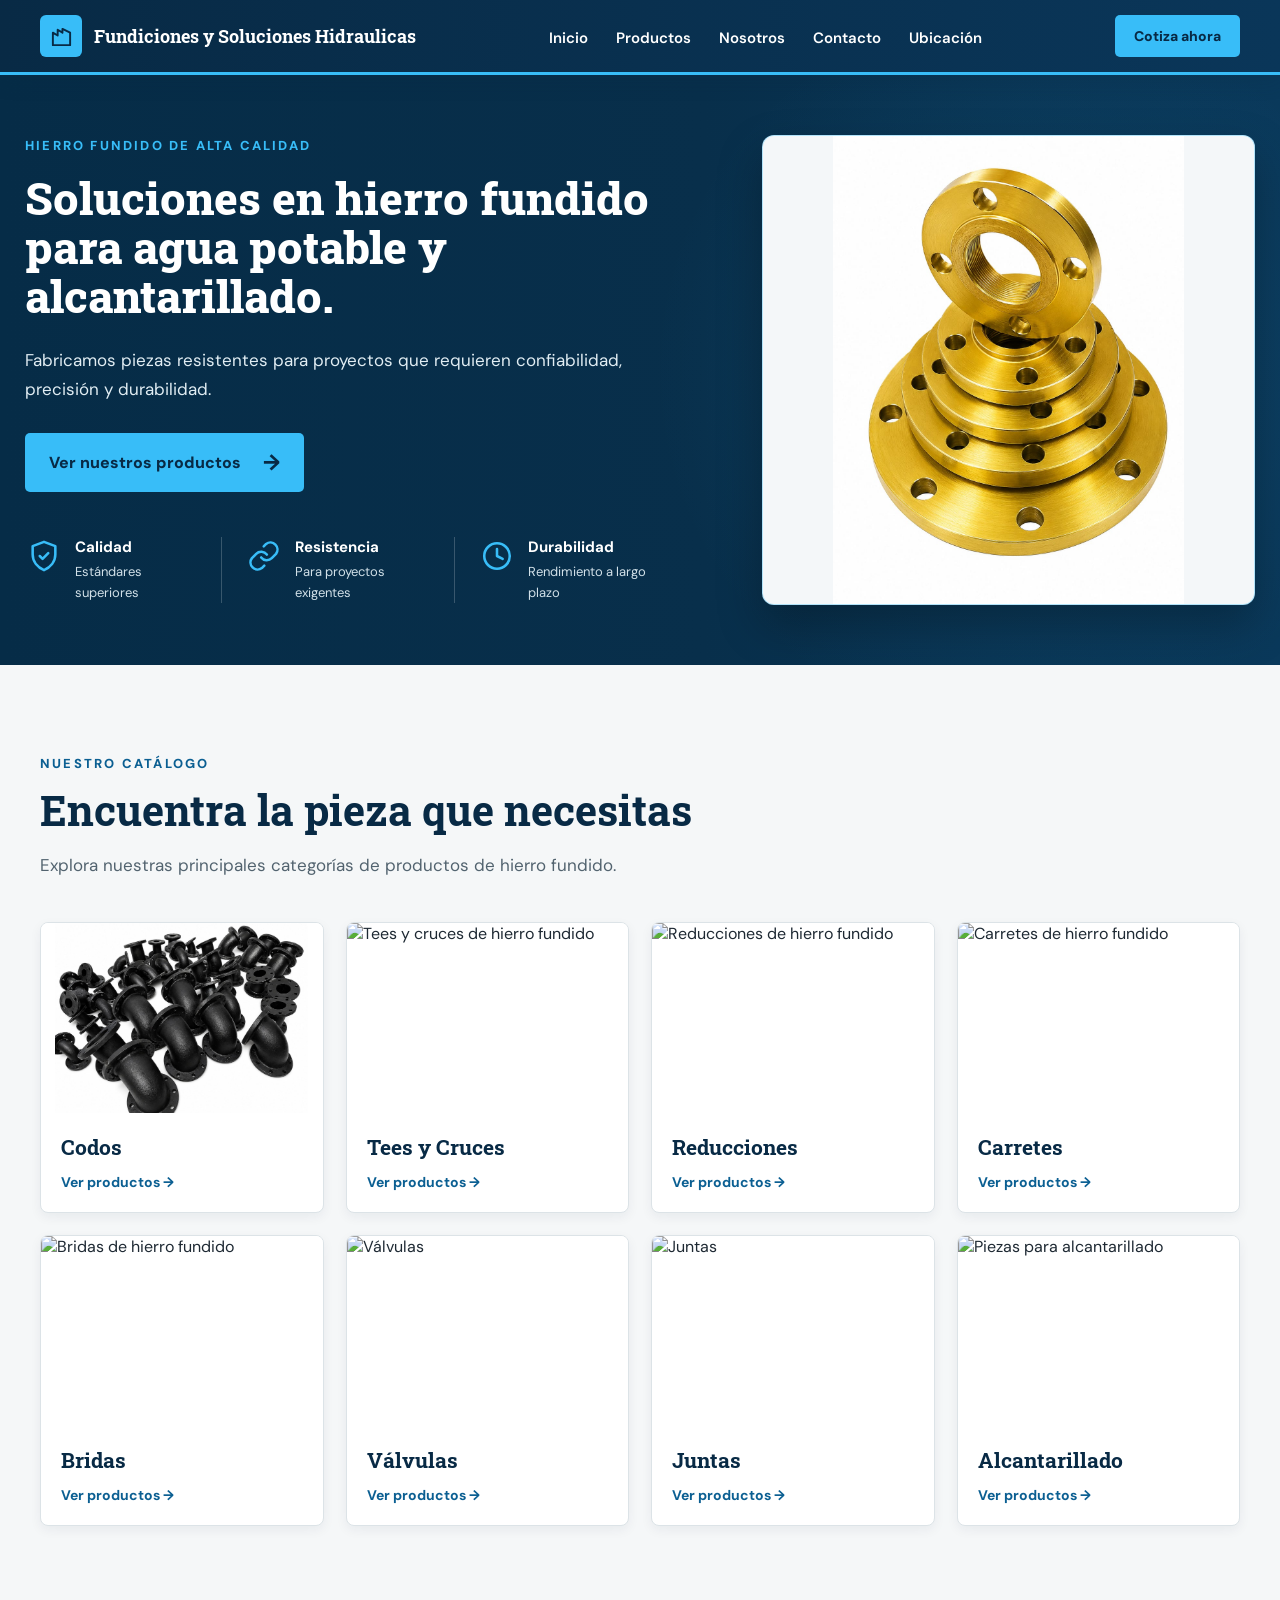
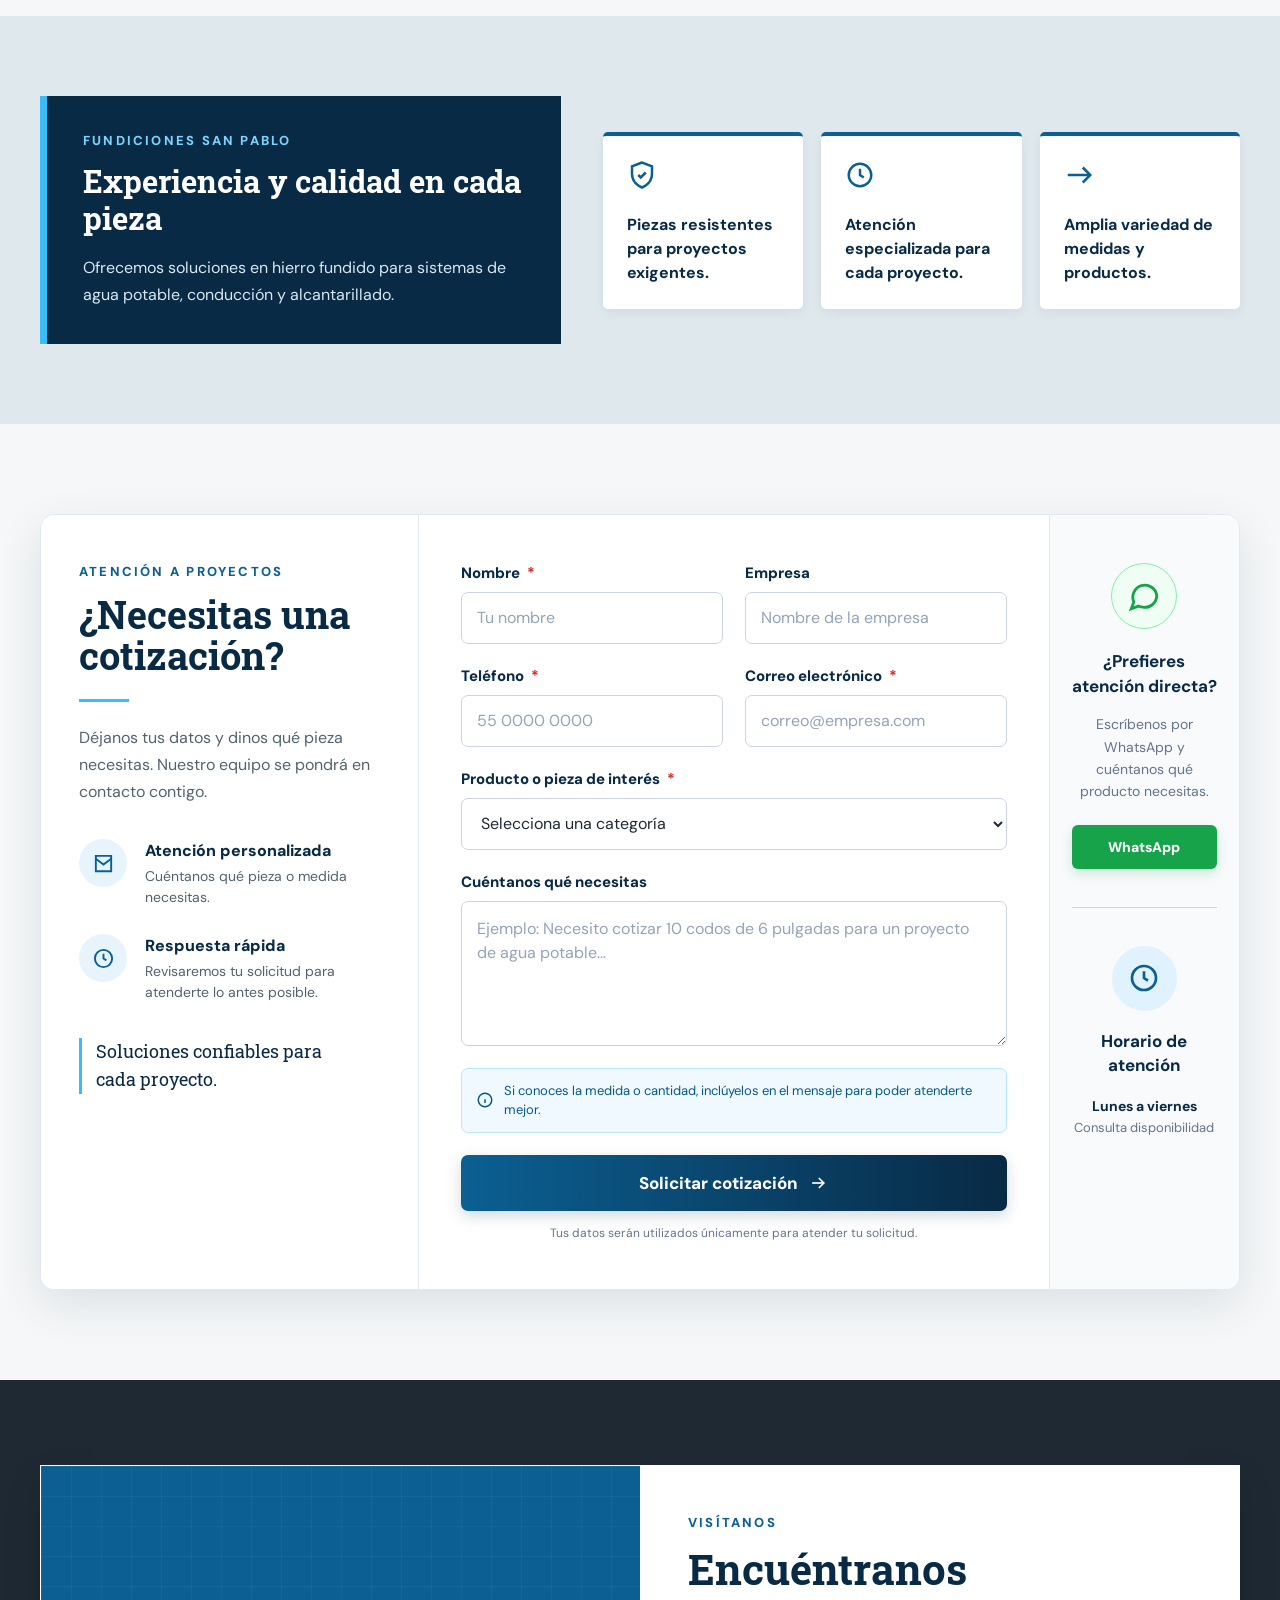
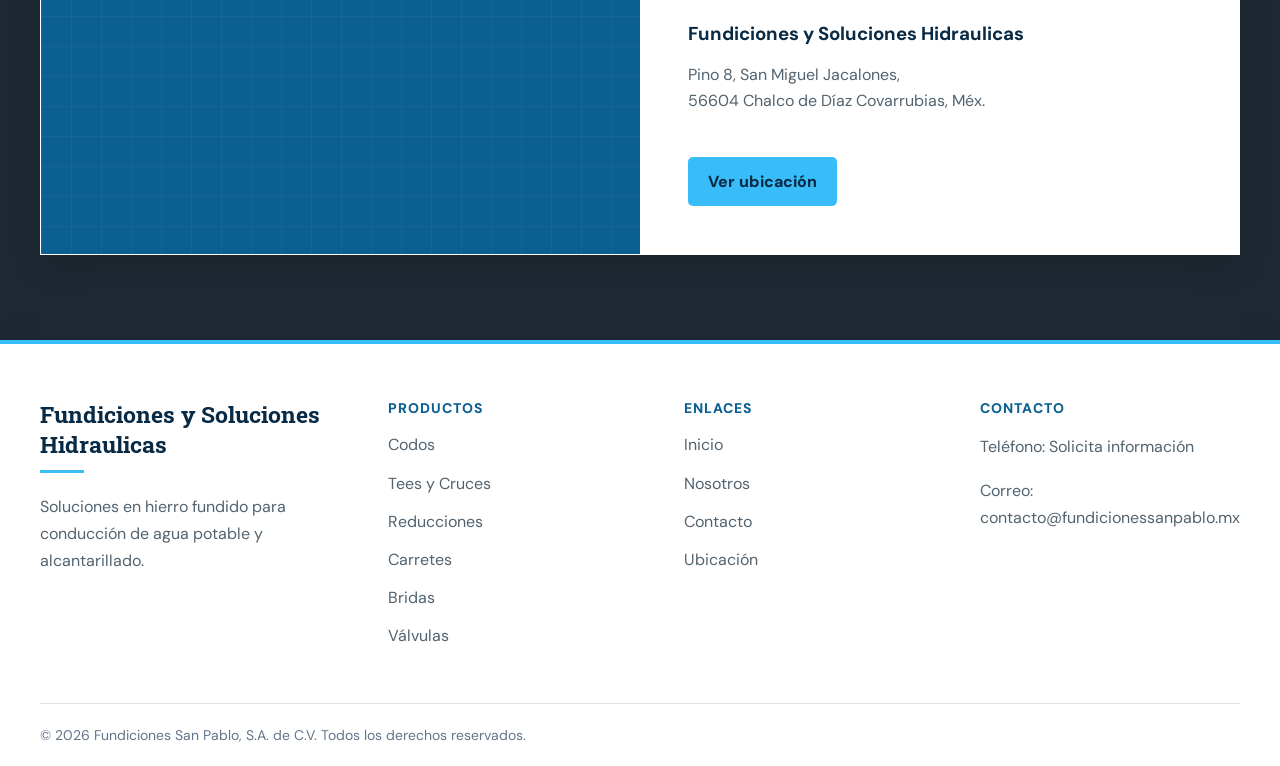
==== index.html @ 9ff3d766 "primer avance" ====
<!DOCTYPE html>
<html lang="es">

<head>
    <meta charset="UTF-8">
    <meta name="viewport" content="width=device-width, initial-scale=1.0">

    <title>Fundiciones y Soluciones Hidraulicas</title>

    <link rel="preconnect" href="https://fonts.googleapis.com">
    <link rel="preconnect" href="https://fonts.gstatic.com" crossorigin>

    <link href="https://fonts.googleapis.com/css2?family=DM+Sans:wght@400;500;600;700;800&family=Roboto+Slab:wght@600;700;800&display=swap"
        rel="stylesheet">

    <link rel="stylesheet" href="styles.css">
</head>


<body>


<!-- =====================================================
     NAVEGACIÓN
===================================================== -->

<header class="site-header">

    <nav class="navbar">

        <a href="#inicio" class="brand">

            <div class="brand-icon">

                <svg xmlns="http://www.w3.org/2000/svg"
                    fill="none"
                    viewBox="0 0 24 24"
                    stroke="currentColor"
                    stroke-width="2">

                    <path
                        stroke-linecap="round"
                        stroke-linejoin="round"
                        d="M3 21V8l5 3V5l5 3V4l8 4v13H3z"
                    />

                </svg>

            </div>

            <span class="brand-name">
                Fundiciones y Soluciones Hidraulicas
            </span>

        </a>


        <div class="desktop-menu">

            <a href="#inicio">
                Inicio
            </a>

            <a href="#productos">
                Productos
            </a>

            <a href="#nosotros">
                Nosotros
            </a>

            <a href="#contacto">
                Contacto
            </a>

            <a href="#ubicacion">
                Ubicación
            </a>

        </div>


        <a href="#contacto" class="btn-cotizacion">
            Cotiza ahora
        </a>


        <button
            class="menu-button"
            id="menu-button"
            aria-label="Abrir menú">

            <svg xmlns="http://www.w3.org/2000/svg"
                fill="none"
                viewBox="0 0 24 24"
                stroke="currentColor"
                stroke-width="2">

                <path
                    stroke-linecap="round"
                    d="M4 6h16M4 12h16M4 18h16"
                />

            </svg>

        </button>

    </nav>


    <div class="mobile-menu" id="mobile-menu">

        <a href="#inicio">
            Inicio
        </a>

        <a href="#productos">
            Productos
        </a>

        <a href="#nosotros">
            Nosotros
        </a>

        <a href="#contacto">
            Contacto
        </a>

        <a href="#ubicacion">
            Ubicación
        </a>

    </div>

</header>



<!-- =====================================================
     PORTADA / HERO
===================================================== -->

<section id="inicio" class="hero">

    <div class="hero-overlay"></div>


    <div class="hero-container">


        <!-- TEXTO -->

        <div class="hero-content">

            <p class="hero-eyebrow">
                HIERRO FUNDIDO DE ALTA CALIDAD
            </p>


            <h1>
                Soluciones en hierro fundido para
                agua potable y alcantarillado.
            </h1>


            <p class="hero-description">

                Fabricamos piezas resistentes para proyectos
                que requieren confiabilidad, precisión
                y durabilidad.

            </p>


            <a href="#productos" class="hero-button">

                Ver nuestros productos

                <span>
                    →
                </span>

            </a>



            <!-- BENEFICIOS -->

            <div class="hero-benefits">


                <div class="hero-benefit">

                    <div class="benefit-icon">

                        <svg viewBox="0 0 24 24">

                            <path
                                d="M12 2 4 5v6c0 5 3.5 9 8 11 4.5-2 8-6 8-11V5z"
                            />

                            <path
                                d="m9 12 2 2 4-4"
                            />

                        </svg>

                    </div>


                    <div>

                        <strong>
                            Calidad
                        </strong>

                        <p>
                            Estándares superiores
                        </p>

                    </div>

                </div>



                <div class="hero-benefit">

                    <div class="benefit-icon">

                        <svg viewBox="0 0 24 24">

                            <path
                                d="M10 13a5 5 0 0 0 7.5.5l3-3a5 5 0 0 0-7-7l-1.7 1.7"
                            />

                            <path
                                d="M14 11a5 5 0 0 0-7.5-.5l-3 3a5 5 0 0 0 7 7l1.7-1.7"
                            />

                        </svg>

                    </div>


                    <div>

                        <strong>
                            Resistencia
                        </strong>

                        <p>
                            Para proyectos exigentes
                        </p>

                    </div>

                </div>



                <div class="hero-benefit">

                    <div class="benefit-icon">

                        <svg viewBox="0 0 24 24">

                            <circle
                                cx="12"
                                cy="12"
                                r="9"
                            />

                            <path
                                d="M12 7v5l4 2"
                            />

                        </svg>

                    </div>


                    <div>

                        <strong>
                            Durabilidad
                        </strong>

                        <p>
                            Rendimiento a largo plazo
                        </p>

                    </div>

                </div>


            </div>

        </div>



        <!-- IMAGEN -->

        <div class="hero-bg">

            <img
                src="imagenes/portada.jpeg"
                alt="Bridas industriales Fundiciones San Pablo"
            >

        </div>


    </div>

</section>



<!-- =====================================================
     PRODUCTOS
===================================================== -->

<section id="productos" class="productos">

    <div class="container">


        <div class="section-header">

            <p class="section-eyebrow">
                Nuestro catálogo
            </p>

            <h2>
                Encuentra la pieza que necesitas
            </h2>

            <p>
                Explora nuestras principales categorías
                de productos de hierro fundido.
            </p>

        </div>



        <div class="category-grid">


            <!-- CODOS -->

            <a
                class="category-card"
                href="catalogo.html#conexiones-codos-de-90">

                <img
                    src="imagenes/codos.jpeg"
                    alt="Codos de hierro fundido"
                >

                <div class="category-info">

                    <h3>
                        Codos
                    </h3>

                    <span>
                        Ver productos →
                    </span>

                </div>

            </a>



            <!-- TEES Y CRUCES -->

            <a
                class="category-card"
                href="catalogo.html#conexiones-tees-rectas">

                <img
                    src="imagenes/tees.jpeg"
                    alt="Tees y cruces de hierro fundido"
                >

                <div class="category-info">

                    <h3>
                        Tees y Cruces
                    </h3>

                    <span>
                        Ver productos →
                    </span>

                </div>

            </a>



            <!-- REDUCCIONES -->

            <a
                class="category-card"
                href="catalogo.html#conexiones-reducciones-concentricas">

                <img
                    src="imagenes/reducciones.jpeg"
                    alt="Reducciones de hierro fundido"
                >

                <div class="category-info">

                    <h3>
                        Reducciones
                    </h3>

                    <span>
                        Ver productos →
                    </span>

                </div>

            </a>



            <!-- CARRETES -->

            <a
                class="category-card"
                href="catalogo.html#conexiones-carretes-cortos">

                <img
                    src="imagenes/carretes.jpeg"
                    alt="Carretes de hierro fundido"
                >

                <div class="category-info">

                    <h3>
                        Carretes
                    </h3>

                    <span>
                        Ver productos →
                    </span>

                </div>

            </a>



            <!-- BRIDAS -->

            <a
                class="category-card"
                href="catalogo.html#conexiones-bridas">

                <img
                    src="imagenes/bridas.jpeg"
                    alt="Bridas de hierro fundido"
                >

                <div class="category-info">

                    <h3>
                        Bridas
                    </h3>

                    <span>
                        Ver productos →
                    </span>

                </div>

            </a>



            <!-- VÁLVULAS -->

            <a
                class="category-card"
                href="catalogo.html#valvulas">

                <img
                    src="imagenes/valvulas.jpeg"
                    alt="Válvulas"
                >

                <div class="category-info">

                    <h3>
                        Válvulas
                    </h3>

                    <span>
                        Ver productos →
                    </span>

                </div>

            </a>



            <!-- JUNTAS -->

            <a
                class="category-card"
                href="catalogo.html#conexiones-juntas-gibault">

                <img
                    src="imagenes/juntas.jpeg"
                    alt="Juntas"
                >

                <div class="category-info">

                    <h3>
                        Juntas
                    </h3>

                    <span>
                        Ver productos →
                    </span>

                </div>

            </a>



            <!-- ALCANTARILLADO -->

            <a
                class="category-card"
                href="catalogo.html#pozos-coladeras-y-accesorios">

                <img
                    src="imagenes/alcantarillado.jpeg"
                    alt="Piezas para alcantarillado"
                >

                <div class="category-info">

                    <h3>
                        Alcantarillado
                    </h3>

                    <span>
                        Ver productos →
                    </span>

                </div>

            </a>


        </div>

    </div>

</section>



<!-- =====================================================
     NOSOTROS
===================================================== -->

<section id="nosotros" class="nosotros">

    <div class="container nosotros-container">


        <div class="nosotros-main">

            <p class="section-eyebrow">
                Fundiciones San Pablo
            </p>

            <h2>
                Experiencia y calidad en cada pieza
            </h2>

            <p>
                Ofrecemos soluciones en hierro fundido
                para sistemas de agua potable,
                conducción y alcantarillado.
            </p>

        </div>



        <div class="beneficios">


            <div class="beneficio">

                <svg
                    width="30"
                    height="30"
                    viewBox="0 0 24 24"
                    fill="none"
                    stroke="currentColor"
                    stroke-width="2">

                    <path
                        d="M12 2 4 5v6c0 5 3.5 9 8 11 4.5-2 8-6 8-11V5z"
                    />

                    <path
                        d="m9 12 2 2 4-4"
                    />

                </svg>

                <p>
                    Piezas resistentes para proyectos exigentes.
                </p>

            </div>



            <div class="beneficio">

                <svg
                    width="30"
                    height="30"
                    viewBox="0 0 24 24"
                    fill="none"
                    stroke="currentColor"
                    stroke-width="2">

                    <circle
                        cx="12"
                        cy="12"
                        r="9"
                    />

                    <path
                        d="M12 7v5l3 2"
                    />

                </svg>

                <p>
                    Atención especializada para cada proyecto.
                </p>

            </div>



            <div class="beneficio">

                <svg
                    width="30"
                    height="30"
                    viewBox="0 0 24 24"
                    fill="none"
                    stroke="currentColor"
                    stroke-width="2">

                    <path
                        d="M3 12h18"
                    />

                    <path
                        d="m15 6 6 6-6 6"
                    />

                </svg>

                <p>
                    Amplia variedad de medidas y productos.
                </p>

            </div>


        </div>

    </div>

</section>



<!-- =====================================================
     CONTACTO
===================================================== -->

<section id="contacto" class="contacto">

    <div class="container">


        <div class="cotizacion-card">


            <!-- INFORMACIÓN -->

            <div class="cotizacion-info">

                <p class="section-eyebrow">
                    Atención a proyectos
                </p>

                <h2>
                    ¿Necesitas una cotización?
                </h2>

                <div class="title-line"></div>


                <p class="cotizacion-intro">

                    Déjanos tus datos y dinos qué pieza
                    necesitas. Nuestro equipo se pondrá
                    en contacto contigo.

                </p>



                <div class="contact-benefit">

                    <div class="contact-benefit-icon">

                        <svg
                            viewBox="0 0 24 24"
                            fill="none"
                            stroke="currentColor"
                            stroke-width="2">

                            <path
                                d="M4 4h16v16H4z"
                            />

                            <path
                                d="m4 7 8 6 8-6"
                            />

                        </svg>

                    </div>


                    <div>

                        <h3>
                            Atención personalizada
                        </h3>

                        <p>
                            Cuéntanos qué pieza o medida necesitas.
                        </p>

                    </div>

                </div>



                <div class="contact-benefit">

                    <div class="contact-benefit-icon">

                        <svg
                            viewBox="0 0 24 24"
                            fill="none"
                            stroke="currentColor"
                            stroke-width="2">

                            <circle
                                cx="12"
                                cy="12"
                                r="9"
                            />

                            <path
                                d="M12 7v5l3 2"
                            />

                        </svg>

                    </div>


                    <div>

                        <h3>
                            Respuesta rápida
                        </h3>

                        <p>
                            Revisaremos tu solicitud para
                            atenderte lo antes posible.
                        </p>

                    </div>

                </div>



                <div class="contact-phrase">

                    <span></span>

                    <p>
                        Soluciones confiables para cada proyecto.
                    </p>

                </div>

            </div>



            <!-- FORMULARIO -->

            <div class="cotizacion-form-area">


                <form
                    class="quote-form"
                    id="quote-form">


                    <div class="form-group">

                        <label for="nombre">

                            Nombre

                            <span>
                                *
                            </span>

                        </label>

                        <input
                            type="text"
                            id="nombre"
                            name="nombre"
                            placeholder="Tu nombre"
                            required
                        >

                    </div>



                    <div class="form-group">

                        <label for="empresa">
                            Empresa
                        </label>

                        <input
                            type="text"
                            id="empresa"
                            name="empresa"
                            placeholder="Nombre de la empresa"
                        >

                    </div>



                    <div class="form-group">

                        <label for="telefono">

                            Teléfono

                            <span>
                                *
                            </span>

                        </label>

                        <input
                            type="tel"
                            id="telefono"
                            name="telefono"
                            placeholder="55 0000 0000"
                            required
                        >

                    </div>



                    <div class="form-group">

                        <label for="correo">

                            Correo electrónico

                            <span>
                                *
                            </span>

                        </label>

                        <input
                            type="email"
                            id="correo"
                            name="correo"
                            placeholder="correo@empresa.com"
                            required
                        >

                    </div>



                    <div class="form-group full">

                        <label for="producto">

                            Producto o pieza de interés

                            <span>
                                *
                            </span>

                        </label>


                        <select
                            id="producto"
                            name="producto"
                            required>

                            <option value="">
                                Selecciona una categoría
                            </option>

                            <option value="Codos">
                                Codos
                            </option>

                            <option value="Tees y Cruces">
                                Tees y Cruces
                            </option>

                            <option value="Reducciones">
                                Reducciones
                            </option>

                            <option value="Carretes">
                                Carretes
                            </option>

                            <option value="Bridas">
                                Bridas
                            </option>

                            <option value="Válvulas">
                                Válvulas
                            </option>

                            <option value="Juntas">
                                Juntas
                            </option>

                            <option value="Alcantarillado">
                                Alcantarillado
                            </option>

                            <option value="Otro">
                                Otro producto
                            </option>

                        </select>

                    </div>



                    <div class="form-group full">

                        <label for="mensaje">
                            Cuéntanos qué necesitas
                        </label>

                        <textarea
                            id="mensaje"
                            name="mensaje"
                            placeholder="Ejemplo: Necesito cotizar 10 codos de 6 pulgadas para un proyecto de agua potable..."
                        ></textarea>

                    </div>



                    <div class="form-help full">

                        <svg
                            viewBox="0 0 24 24"
                            fill="none"
                            stroke="currentColor"
                            stroke-width="2">

                            <circle
                                cx="12"
                                cy="12"
                                r="9"
                            />

                            <path
                                d="M12 11v5"
                            />

                            <path
                                d="M12 8h.01"
                            />

                        </svg>

                        <p>
                            Si conoces la medida o cantidad,
                            inclúyelos en el mensaje para
                            poder atenderte mejor.
                        </p>

                    </div>



                    <div class="full">

                        <button
                            type="submit"
                            class="btn-submit">

                            Solicitar cotización

                            <svg
                                viewBox="0 0 24 24"
                                fill="none"
                                stroke="currentColor"
                                stroke-width="2">

                                <path
                                    d="M5 12h14"
                                />

                                <path
                                    d="m13 6 6 6-6 6"
                                />

                            </svg>

                        </button>


                        <p class="privacy-message">

                            Tus datos serán utilizados únicamente
                            para atender tu solicitud.

                        </p>

                    </div>


                </form>


            </div>



            <!-- WHATSAPP -->

            <aside class="contact-sidebar">


                <div class="whatsapp-box">

                    <div class="whatsapp-icon">

                        <svg
                            viewBox="0 0 24 24"
                            fill="none"
                            stroke="currentColor"
                            stroke-width="2">

                            <path
                                d="M21 11.5a8.4 8.4 0 0 1-9 8.5 9.5 9.5 0 0 1-4-.9L3 21l1.8-4.8A8.5 8.5 0 1 1 21 11.5z"
                            />

                        </svg>

                    </div>


                    <h3>
                        ¿Prefieres atención directa?
                    </h3>

                    <p>
                        Escríbenos por WhatsApp y cuéntanos
                        qué producto necesitas.
                    </p>


                    <a href="#" class="btn-whatsapp">
                        WhatsApp
                    </a>

                </div>



                <div class="sidebar-divider"></div>



                <div class="schedule-box">

                    <div class="schedule-icon">

                        <svg
                            viewBox="0 0 24 24"
                            fill="none"
                            stroke="currentColor"
                            stroke-width="2">

                            <circle
                                cx="12"
                                cy="12"
                                r="9"
                            />

                            <path
                                d="M12 7v5l3 2"
                            />

                        </svg>

                    </div>


                    <h3>
                        Horario de atención
                    </h3>

                    <strong>
                        Lunes a viernes
                    </strong>

                    <p>
                        Consulta disponibilidad
                    </p>

                </div>


            </aside>


        </div>

    </div>

</section>



<!-- =====================================================
     UBICACIÓN
===================================================== -->

<section id="ubicacion" class="ubicacion">

    <div class="container ubicacion-container">


<div class="map-placeholder">

    <iframe
        src="https://www.google.com/maps?q=Pino+8,+San+Miguel+Jacalones,+56604+Chalco+de+D%C3%ADaz+Covarrubias,+M%C3%A9x.&output=embed"
        width="100%"
        height="100%"
        style="border:0;"
        allowfullscreen=""
        loading="lazy"
        referrerpolicy="no-referrer-when-downgrade">
    </iframe>

</div>



        <div class="ubicacion-info">

            <p class="section-eyebrow">
                Visítanos
            </p>

            <h2>
                Encuéntranos
            </h2>

            <h3>
                Fundiciones y Soluciones Hidraulicas 
            </h3>

<p>
    Pino 8, San Miguel Jacalones,<br>
    56604 Chalco de Díaz Covarrubias, Méx.
</p>

            <a
                href="#"
                class="btn-primary">

                Ver ubicación

            </a>

        </div>


    </div>

</section>



<!-- =====================================================
     FOOTER
===================================================== -->

<footer class="site-footer">

    <div class="container footer-grid">


        <div>

            <h2>
                Fundiciones y Soluciones Hidraulicas
            </h2>

            <p>
                Soluciones en hierro fundido para
                conducción de agua potable y alcantarillado.
            </p>

        </div>



        <div>

            <h3>
                Productos
            </h3>

            <ul>

                <li>
                    <a href="catalogo.html#conexiones-codos-de-90">
                        Codos
                    </a>
                </li>

                <li>
                    <a href="catalogo.html#conexiones-tees-rectas">
                        Tees y Cruces
                    </a>
                </li>

                <li>
                    <a href="catalogo.html#conexiones-reducciones-concentricas">
                        Reducciones
                    </a>
                </li>

                <li>
                    <a href="catalogo.html#conexiones-carretes-cortos">
                        Carretes
                    </a>
                </li>

                <li>
                    <a href="catalogo.html#conexiones-bridas">
                        Bridas
                    </a>
                </li>

                <li>
                    <a href="catalogo.html#valvulas">
                        Válvulas
                    </a>
                </li>

            </ul>

        </div>



        <div>

            <h3>
                Enlaces
            </h3>

            <ul>

                <li>
                    <a href="#inicio">
                        Inicio
                    </a>
                </li>

                <li>
                    <a href="#nosotros">
                        Nosotros
                    </a>
                </li>

                <li>
                    <a href="#contacto">
                        Contacto
                    </a>
                </li>

                <li>
                    <a href="#ubicacion">
                        Ubicación
                    </a>
                </li>

            </ul>

        </div>



        <div>

            <h3>
                Contacto
            </h3>

            <p>
                Teléfono: Solicita información
            </p>

            <p>
                Correo:
                contacto@fundicionessanpablo.mx
            </p>

        </div>


    </div>



    <div class="footer-bottom">

        <p>
            © 2026 Fundiciones San Pablo, S.A. de C.V.
            Todos los derechos reservados.
        </p>

    </div>

</footer>



<!-- =====================================================
     JAVASCRIPT
===================================================== -->

<script>

const menuButton =
    document.getElementById("menu-button");

const mobileMenu =
    document.getElementById("mobile-menu");


if (menuButton && mobileMenu) {

    menuButton.addEventListener(
        "click",
        function () {

            mobileMenu.classList.toggle(
                "active"
            );

        }
    );


    document
        .querySelectorAll(".mobile-menu a")
        .forEach(function (link) {

            link.addEventListener(
                "click",
                function () {

                    mobileMenu.classList.remove(
                        "active"
                    );

                }
            );

        });

}



const quoteForm =
    document.getElementById("quote-form");


if (quoteForm) {

    quoteForm.addEventListener(
        "submit",
        function (event) {

            event.preventDefault();

            alert(
                "Gracias. Tu solicitud de cotización ha sido registrada."
            );

        }
    );

}

</script>


</body>

</html>
---- styles.css ----
/* =========================================================
   FUNDICIONES SAN PABLO
   STYLES.CSS COMPLETO
========================================================= */


/* =========================================================
   VARIABLES
========================================================= */

:root {
    --navy: #082A45;
    --navy-light: #0A3659;
    --blue: #0B5F92;
    --blue-light: #1687E8;
    --sky: #38BDF8;
    --sky-light: #E8F4FB;
    --steel: #1E2933;
    --gray: #52636F;
    --gray-light: #64748B;
    --background: #F5F7F8;
    --line: #DCE3E7;
    --white: #FFFFFF;
    --green: #16A34A;
    --green-dark: #15803D;
}


/* =========================================================
   RESET
========================================================= */

* {
    box-sizing: border-box;
}

html {
    scroll-behavior: smooth;
}

body {
    margin: 0;
    font-family: "DM Sans", sans-serif;
    color: var(--steel);
    background: var(--background);
}

img {
    display: block;
    max-width: 100%;
}

a {
    text-decoration: none;
    color: inherit;
}

button,
input,
textarea,
select {
    font: inherit;
}

button {
    cursor: pointer;
}

.container {
    width: min(1200px, calc(100% - 40px));
    margin: 0 auto;
}

.hidden {
    display: none !important;
}


/* =========================================================
   NAVEGACIÓN
========================================================= */

.site-header {
    position: sticky;
    top: 0;
    z-index: 1000;

    background: linear-gradient(
        90deg,
        #082A45 0%,
        #0A3659 100%
    );

    border-bottom: 3px solid var(--sky);

    box-shadow:
        0 5px 20px rgba(8, 42, 69, 0.18);
}

.navbar {
    width: min(1200px, calc(100% - 40px));
    min-height: 72px;
    margin: 0 auto;

    display: flex;
    align-items: center;
    justify-content: space-between;

    gap: 25px;
}


/* MARCA */

.brand {
    display: flex;
    align-items: center;
    gap: 12px;

    color: white;
}

.brand-icon {
    width: 42px;
    height: 42px;

    display: flex;
    align-items: center;
    justify-content: center;

    border-radius: 6px;

    background: var(--sky);
    color: var(--navy);
}

.brand-icon svg {
    width: 23px;
    height: 23px;
}

.brand-name {
    font-family: "Roboto Slab", serif;
    font-size: 18px;
    font-weight: 700;
}


/* MENÚ */

.desktop-menu {
    display: flex;
    align-items: center;
    gap: 28px;
}

.desktop-menu a {
    position: relative;

    padding: 26px 0 23px;

    color: white;

    font-size: 15px;
    font-weight: 600;

    transition: color 0.2s ease;
}

.desktop-menu a::after {
    content: "";

    position: absolute;
    left: 0;
    right: 0;
    bottom: 16px;

    height: 2px;

    transform: scaleX(0);

    background: var(--sky);

    transition: transform 0.2s ease;
}

.desktop-menu a:hover {
    color: #7DD3FC;
}

.desktop-menu a:hover::after {
    transform: scaleX(1);
}


/* BOTÓN COTIZAR */

.btn-cotizacion {
    display: inline-flex;
    align-items: center;
    justify-content: center;

    padding: 12px 19px;

    border-radius: 5px;

    background: var(--sky);
    color: var(--navy);

    font-size: 14px;
    font-weight: 800;

    transition:
        background 0.2s ease,
        transform 0.2s ease;
}

.btn-cotizacion:hover {
    background: #7DD3FC;
    transform: translateY(-2px);
}


/* MENÚ MÓVIL */

.menu-button {
    display: none;

    padding: 8px;

    border: 0;

    background: transparent;
    color: white;
}

.menu-button svg {
    width: 27px;
    height: 27px;
}

.mobile-menu {
    display: none;
    flex-direction: column;

    gap: 14px;

    padding: 18px 20px 24px;

    border-top: 1px solid rgba(255, 255, 255, 0.12);

    background: var(--navy);
}

.mobile-menu a {
    padding: 7px 0;

    color: white;

    font-weight: 600;
}

.mobile-menu a:hover {
    color: var(--sky);
}


/* =========================================================
   HERO / PORTADA
========================================================= */

.hero {
    position: relative;

    width: 100%;
    min-height: 590px;

    overflow: hidden;

    background: linear-gradient(
        90deg,
        #062C47 0%,
        #082F4B 55%,
        #0A395B 100%
    );
}


/* EFECTO DE FONDO */

.hero-overlay {
    position: absolute;
    inset: 0;

    z-index: 1;

    pointer-events: none;

    background: radial-gradient(
        circle at 80% 50%,
        rgba(56, 189, 248, 0.10),
        transparent 35%
    );
}


/* GRID PRINCIPAL */

.hero-container {
    position: relative;
    z-index: 2;

    width: min(1280px, calc(100% - 50px));
    min-height: 590px;

    margin: 0 auto;

    display: grid;

    grid-template-columns:
        1.15fr
        0.85fr;

    align-items: center;

    gap: 70px;
}


/* CONTENIDO */

.hero-content {
    width: 100%;
    max-width: 690px;
}


/* TEXTO SUPERIOR */

.hero-eyebrow {
    margin: 0 0 20px;

    color: var(--sky);

    font-size: 13px;
    font-weight: 800;

    text-transform: uppercase;

    letter-spacing: 2.2px;
}


/* TÍTULO */

.hero-content h1 {
    margin: 0 0 25px;

    color: white;

    font-family: "Roboto Slab", serif;

    font-size: clamp(
        40px,
        3.5vw,
        56px
    );

    font-weight: 800;

    line-height: 1.09;
}


/* DESCRIPCIÓN */

.hero-description {
    max-width: 610px;

    margin: 0 0 30px;

    color: #E1EDF3;

    font-size: 17px;

    line-height: 1.7;
}


/* BOTÓN HERO */

.hero-button {
    display: inline-flex;

    align-items: center;
    justify-content: center;

    gap: 22px;

    padding: 15px 24px;

    border-radius: 5px;

    background: var(--sky);

    color: var(--navy);

    font-size: 16px;
    font-weight: 800;

    transition:
        background 0.25s ease,
        transform 0.25s ease,
        box-shadow 0.25s ease;
}

.hero-button span {
    font-size: 22px;
}

.hero-button:hover {
    background: #65CBF6;

    transform: translateY(-2px);

    box-shadow:
        0 10px 25px rgba(0, 0, 0, 0.25);
}


/* =========================================================
   IMAGEN HERO
========================================================= */

.hero-bg {
    position: relative;

    width: 100%;
    height: 470px;

    z-index: 2;

    display: flex;
    align-items: center;
    justify-content: center;

    overflow: hidden;

    border: 1px solid rgba(56, 189, 248, 0.35);
    border-radius: 12px;

    background: #F4F7F9;

    box-shadow:
        0 20px 45px rgba(0, 0, 0, 0.28);
}

.hero-bg img {
    position: static;

    width: 100%;
    height: 100%;

    transform: none;

    object-fit: contain;
    object-position: center;
}


/* =========================================================
   BENEFICIOS HERO
========================================================= */

.hero-benefits {
    display: flex;
    align-items: stretch;

    margin-top: 45px;
}

.hero-benefit {
    display: flex;
    align-items: flex-start;

    gap: 12px;

    min-width: 170px;

    padding: 0 23px;

    border-right:
        1px solid rgba(255, 255, 255, 0.20);
}

.hero-benefit:first-child {
    padding-left: 0;
}

.hero-benefit:last-child {
    border-right: none;
}

.benefit-icon {
    width: 38px;
    height: 38px;

    flex-shrink: 0;

    display: flex;
    align-items: center;
    justify-content: center;
}

.benefit-icon svg {
    width: 34px;
    height: 34px;

    fill: none;

    stroke: var(--sky);

    stroke-width: 1.8;

    stroke-linecap: round;
    stroke-linejoin: round;
}

.hero-benefit strong {
    display: block;

    margin-bottom: 5px;

    color: white;

    font-size: 15px;
}

.hero-benefit p {
    margin: 0;

    color: #D1E0E8;

    font-size: 13px;

    line-height: 1.55;
}


/* =========================================================
   TÍTULOS GENERALES
========================================================= */

.section-eyebrow {
    margin: 0 0 14px;

    color: var(--blue);

    font-size: 13px;
    font-weight: 800;

    text-transform: uppercase;

    letter-spacing: 0.17em;
}

.section-header {
    max-width: 720px;

    margin-bottom: 42px;
}

.section-header h2,
.catalogo-interno h2,
.contacto h2,
.ubicacion h2 {
    margin: 0;

    font-family: "Roboto Slab", serif;

    color: var(--navy);

    font-size: clamp(
        30px,
        4vw,
        42px
    );

    line-height: 1.15;
}

.section-header p:last-child {
    margin-top: 17px;

    color: var(--gray);

    font-size: 17px;

    line-height: 1.7;
}


/* =========================================================
   PRODUCTOS
========================================================= */

.productos {
    padding: 90px 0;

    background: var(--background);
}

.category-grid {
    display: grid;

    grid-template-columns:
        repeat(4, 1fr);

    gap: 22px;
}

.category-card {
    position: relative;

    overflow: hidden;

    padding: 0;

    border: 1px solid var(--line);

    border-radius: 8px;

    background: white;

    text-align: left;

    box-shadow:
        0 4px 12px rgba(8, 42, 69, 0.06);

    transition:
        transform 0.25s ease,
        box-shadow 0.25s ease,
        border-color 0.25s ease;
}

.category-card:hover {
    transform: translateY(-6px);

    border-color: #B7D6E8;

    box-shadow:
        0 15px 30px rgba(8, 42, 69, 0.13);
}

.category-card img {
    width: 100%;
    height: 190px;

    object-fit: contain;

    background: white;

    transition: transform 0.35s ease;
}

.category-card:hover img {
    transform: scale(1.04);
}

.category-info {
    padding: 20px;
}

.category-info h3 {
    margin: 0;

    color: var(--navy);

    font-family: "Roboto Slab", serif;

    font-size: 21px;
}

.category-info span {
    display: inline-block;

    margin-top: 12px;

    color: var(--blue);

    font-size: 14px;
    font-weight: 700;
}


/* =========================================================
   CATÁLOGO INTERNO
========================================================= */

.catalogo-interno {
    padding: 80px 0;

    background: white;
}

.btn-back {
    padding: 11px 17px;

    border: 1px solid #CBD5E1;

    border-radius: 5px;

    background: white;

    color: var(--navy);

    font-weight: 700;

    transition:
        background 0.2s ease,
        border-color 0.2s ease;
}

.btn-back:hover {
    border-color: var(--blue);

    background: #F0F9FF;
}

.breadcrumb {
    margin: 28px 0 12px;

    color: #64748B;

    font-size: 14px;
}

#catalog-description {
    max-width: 700px;

    color: var(--gray);

    line-height: 1.7;
}


/* BUSCADOR */

.search-box {
    max-width: 650px;

    display: flex;
    align-items: center;

    gap: 10px;

    margin-top: 30px;

    padding: 0 15px;

    border: 1px solid #CBD5E1;

    border-radius: 7px;

    background: white;

    transition:
        border-color 0.2s ease,
        box-shadow 0.2s ease;
}

.search-box:focus-within {
    border-color: var(--blue);

    box-shadow:
        0 0 0 4px rgba(11, 95, 146, 0.08);
}

.search-box svg {
    width: 19px;

    color: var(--blue);
}

.search-box input {
    width: 100%;

    padding: 15px 0;

    border: 0;

    outline: none;

    background: transparent;
}


/* FILTROS */

.filters {
    display: flex;
    flex-wrap: wrap;

    gap: 10px;

    margin-top: 20px;
}

.filters button {
    padding: 10px 16px;

    border: 1px solid #CBD5E1;

    border-radius: 5px;

    background: white;

    color: var(--navy);

    font-size: 14px;
    font-weight: 700;
}

.filters button:hover {
    border-color: var(--blue);

    background: var(--sky-light);
}


/* PRODUCT GRID */

.product-grid {
    display: grid;

    grid-template-columns:
        repeat(4, 1fr);

    gap: 22px;

    margin-top: 36px;
}

.product-card {
    overflow: hidden;

    border: 1px solid var(--line);

    border-radius: 8px;

    background: white;

    box-shadow:
        0 4px 12px rgba(8, 42, 69, 0.05);
}

.product-card img {
    width: 100%;
    height: 190px;

    object-fit: contain;

    background: white;
}

.product-info {
    padding: 20px;
}

.product-info h3 {
    margin: 0;

    color: var(--navy);

    font-family: "Roboto Slab", serif;

    font-size: 20px;
}

.product-info p {
    color: #475569;

    line-height: 1.5;
}

.detail-button {
    margin-top: 8px;

    padding: 10px 15px;

    border: 0;

    border-radius: 5px;

    background: var(--blue);

    color: white;

    font-weight: 700;
}

.detail-button:hover {
    background: var(--navy);
}

.no-results {
    margin-top: 30px;

    text-align: center;

    color: #64748B;

    font-weight: 600;
}


/* =========================================================
   NOSOTROS
========================================================= */

.nosotros {
    padding: 80px 0;

    background: #DFE8ED;
}

.nosotros-container {
    display: grid;

    grid-template-columns:
        0.9fr
        1.1fr;

    gap: 42px;

    align-items: center;
}

.nosotros-main {
    padding: 36px;

    border-left:
        7px solid var(--sky);

    background: var(--navy);

    color: white;
}

.nosotros-main .section-eyebrow {
    color: #7DD3FC;
}

.nosotros-main h2 {
    margin: 12px 0;

    font-family: "Roboto Slab", serif;

    font-size: 31px;

    line-height: 1.2;
}

.nosotros-main p:last-child {
    margin-bottom: 0;

    color: #D9E8F0;

    line-height: 1.7;
}

.beneficios {
    display: grid;

    grid-template-columns:
        repeat(3, 1fr);

    gap: 18px;
}

.beneficio {
    min-height: 170px;

    padding: 24px;

    border-top:
        4px solid var(--blue);

    border-radius: 5px;

    background: white;

    box-shadow:
        0 4px 12px rgba(8, 42, 69, 0.06);
}

.beneficio svg {
    color: var(--blue);
}

.beneficio p {
    margin: 18px 0 0;

    color: var(--navy);

    font-weight: 700;

    line-height: 1.5;
}


/* =========================================================
   CONTACTO
========================================================= */

.contacto {
    padding: 90px 0;

    background: #F5F7F8;
}

.cotizacion-card {
    display: grid;

    grid-template-columns:
        minmax(260px, 0.9fr)
        minmax(500px, 1.5fr)
        minmax(190px, 0.45fr);

    overflow: hidden;

    border: 1px solid #E2E8F0;

    border-radius: 14px;

    background: white;

    box-shadow:
        0 15px 45px rgba(8, 42, 69, 0.10);
}


/* INFORMACIÓN IZQUIERDA */

.cotizacion-info {
    padding: 48px 38px;

    background: white;

    border-right:
        1px solid #E2E8F0;
}

.cotizacion-info h2 {
    max-width: 360px;

    margin: 0;

    color: var(--navy);

    font-family: "Roboto Slab", serif;

    font-size: clamp(
        34px,
        3vw,
        47px
    );

    line-height: 1.08;
}

.title-line {
    width: 50px;
    height: 3px;

    margin: 22px 0;

    background: var(--sky);
}

.cotizacion-intro {
    margin: 0 0 34px;

    color: var(--gray);

    font-size: 16px;

    line-height: 1.7;
}

.contact-benefit {
    display: grid;

    grid-template-columns:
        50px 1fr;

    gap: 16px;

    align-items: start;

    margin-bottom: 26px;
}

.contact-benefit-icon {
    width: 48px;
    height: 48px;

    display: flex;
    align-items: center;
    justify-content: center;

    border-radius: 50%;

    background: #E8F4FB;

    color: var(--blue);
}

.contact-benefit-icon svg {
    width: 23px;
    height: 23px;
}

.contact-benefit h3 {
    margin: 1px 0 5px;

    color: var(--navy);

    font-size: 16px;
    font-weight: 800;
}

.contact-benefit p {
    margin: 0;

    color: var(--gray);

    font-size: 14px;

    line-height: 1.5;
}

.contact-phrase {
    display: flex;

    align-items: stretch;

    gap: 14px;

    margin-top: 35px;
}

.contact-phrase span {
    display: block;

    width: 3px;

    background: var(--sky);
}

.contact-phrase p {
    max-width: 230px;

    margin: 0;

    color: var(--navy);

    font-family: "Roboto Slab", serif;

    font-size: 18px;

    line-height: 1.55;
}


/* =========================================================
   FORMULARIO
========================================================= */

.cotizacion-form-area {
    padding: 48px 42px;

    background: white;
}

.quote-form {
    display: grid;

    grid-template-columns:
        repeat(2, 1fr);

    gap: 22px;
}

.form-group {
    display: flex;

    flex-direction: column;
}

.form-group.full,
.full {
    grid-column:
        1 / -1;
}

.form-group label {
    display: flex;

    align-items: center;

    gap: 7px;

    margin-bottom: 9px;

    color: var(--navy);

    font-size: 15px;

    font-weight: 800;
}

.form-group label span {
    color: #DC2626;
}

.form-group input,
.form-group select,
.form-group textarea {
    width: 100%;

    border: 1px solid #CBD5E1;

    border-radius: 7px;

    background: white;

    color: var(--steel);

    outline: none;

    transition:
        border-color 0.2s ease,
        box-shadow 0.2s ease,
        background 0.2s ease;
}

.form-group input,
.form-group select {
    height: 52px;

    padding: 0 15px;
}

.form-group textarea {
    min-height: 145px;

    padding: 15px;

    resize: vertical;

    line-height: 1.5;
}

.form-group input::placeholder,
.form-group textarea::placeholder {
    color: #94A3B8;
}

.form-group input:focus,
.form-group select:focus,
.form-group textarea:focus {
    border-color: var(--blue);

    background: #FBFDFF;

    box-shadow:
        0 0 0 4px rgba(11, 95, 146, 0.08);
}


/* AYUDA */

.form-help {
    display: flex;

    align-items: center;

    gap: 10px;

    padding: 12px 14px;

    border: 1px solid #BAE6FD;

    border-radius: 7px;

    background: #F0F9FF;

    color: #075985;
}

.form-help svg {
    width: 18px;
    min-width: 18px;
}

.form-help p {
    margin: 0;

    font-size: 13px;

    line-height: 1.5;
}


/* BOTÓN */

.btn-submit {
    width: 100%;

    min-height: 56px;

    display: flex;

    align-items: center;
    justify-content: center;

    gap: 10px;

    border: 0;

    border-radius: 7px;

    background: linear-gradient(
        90deg,
        var(--blue),
        var(--navy)
    );

    color: white;

    font-size: 17px;

    font-weight: 800;

    box-shadow:
        0 5px 15px rgba(8, 42, 69, 0.18);

    transition:
        transform 0.2s ease,
        box-shadow 0.2s ease;
}

.btn-submit:hover {
    transform: translateY(-2px);

    box-shadow:
        0 9px 23px rgba(8, 42, 69, 0.24);
}

.btn-submit svg {
    width: 20px;
}

.privacy-message {
    margin: 14px 0 0;

    text-align: center;

    color: #64748B;

    font-size: 12px;
}


/* =========================================================
   WHATSAPP
========================================================= */

.contact-sidebar {
    padding: 48px 22px;

    border-left:
        1px solid #E2E8F0;

    background: #F8FAFC;

    text-align: center;
}

.whatsapp-box {
    display: flex;

    flex-direction: column;

    align-items: center;
}

.whatsapp-icon {
    width: 66px;
    height: 66px;

    display: flex;

    align-items: center;
    justify-content: center;

    margin-bottom: 20px;

    border:
        1px solid #86EFAC;

    border-radius: 50%;

    background: #F0FDF4;

    color: var(--green);
}

.whatsapp-icon svg {
    width: 34px;
    height: 34px;
}

.whatsapp-box h3,
.schedule-box h3 {
    margin: 0;

    color: var(--navy);

    font-size: 17px;

    line-height: 1.45;
}

.whatsapp-box p {
    margin: 15px 0 22px;

    color: #64748B;

    font-size: 14px;

    line-height: 1.6;
}

.btn-whatsapp {
    width: 100%;

    display: flex;

    align-items: center;
    justify-content: center;

    padding: 13px 12px;

    border-radius: 6px;

    background: var(--green);

    color: white;

    font-size: 14px;

    font-weight: 800;

    box-shadow:
        0 5px 12px rgba(22, 163, 74, 0.18);

    transition:
        transform 0.2s ease,
        background 0.2s ease;
}

.btn-whatsapp:hover {
    background: var(--green-dark);

    transform: translateY(-2px);
}

.sidebar-divider {
    height: 1px;

    margin: 38px 0;

    background: #CBD5E1;
}

.schedule-box {
    display: flex;

    flex-direction: column;

    align-items: center;
}

.schedule-icon {
    width: 65px;
    height: 65px;

    display: flex;

    align-items: center;
    justify-content: center;

    margin-bottom: 18px;

    border-radius: 50%;

    background: #E0F2FE;

    color: var(--blue);
}

.schedule-icon svg {
    width: 32px;
    height: 32px;
}

.schedule-box strong {
    margin-top: 19px;

    color: var(--navy);

    font-size: 14px;
}

.schedule-box p {
    margin: 4px 0 0;

    color: #64748B;

    font-size: 13px;
}


/* =========================================================
   BENEFICIOS CONTACTO
========================================================= */

.contact-features {
    display: grid;

    grid-template-columns:
        repeat(4, 1fr);

    margin-top: 22px;

    padding: 22px 25px;

    border:
        1px solid #E2E8F0;

    border-radius: 10px;

    background: white;

    box-shadow:
        0 8px 25px rgba(8, 42, 69, 0.06);
}

.contact-feature {
    display: flex;

    align-items: center;
    justify-content: center;

    gap: 13px;

    padding: 4px 22px;

    border-right:
        1px solid #E2E8F0;
}

.contact-feature:last-child {
    border-right: 0;
}

.contact-feature > div {
    width: 43px;
    height: 43px;

    min-width: 43px;

    display: flex;

    align-items: center;
    justify-content: center;

    border-radius: 50%;

    background: #E8F4FB;

    color: var(--blue);
}

.contact-feature svg {
    width: 21px;
}

.contact-feature section {
    display: flex;

    flex-direction: column;
}

.contact-feature strong {
    color: var(--navy);

    font-size: 14px;
}

.contact-feature span {
    margin-top: 3px;

    color: #64748B;

    font-size: 12px;
}


/* =========================================================
   UBICACIÓN
========================================================= */

.ubicacion {
    padding: 85px 0;

    background: var(--steel);
}

.ubicacion-container {
    display: grid;

    grid-template-columns:
        1fr 1fr;

    overflow: hidden;

    border:
        1px solid rgba(255, 255, 255, 0.15);

    background: white;

    box-shadow:
        0 15px 35px rgba(0, 0, 0, 0.12);
}

.map-placeholder {
    position: relative;

    min-height: 380px;

    display: flex;

    align-items: center;
    justify-content: center;

    background:
        linear-gradient(
            rgba(255, 255, 255, 0.04) 1px,
            transparent 1px
        ),
        linear-gradient(
            90deg,
            rgba(255, 255, 255, 0.04) 1px,
            transparent 1px
        ),
        var(--blue);

    background-size:
        30px 30px;
}

.map-icon {
    width: 90px;
    height: 90px;

    display: flex;

    align-items: center;
    justify-content: center;

    border: 4px solid white;

    border-radius: 50%;

    background: var(--sky);

    color: var(--navy);
}

.map-icon svg {
    width: 38px;
    height: 38px;
}

.map-placeholder > p {
    position: absolute;

    left: 20px;
    right: 20px;
    bottom: 20px;

    margin: 0;

    padding: 14px;

    background:
        rgba(8, 42, 69, 0.94);

    color: white;

    font-weight: 600;
}

.ubicacion-info {
    padding: 48px;

    background: white;
}

.ubicacion-info h3 {
    margin: 28px 0 8px;

    color: var(--navy);
}

.ubicacion-info p:not(.section-eyebrow) {
    color: var(--gray);

    line-height: 1.6;
}


/* BOTÓN GENÉRICO */

.btn-primary {
    display: inline-flex;

    align-items: center;
    justify-content: center;

    width: fit-content;

    margin-top: 28px;

    padding: 14px 20px;

    border-radius: 5px;

    background: var(--sky);

    color: var(--navy);

    font-weight: 800;

    transition:
        background 0.2s ease,
        transform 0.2s ease;
}

.btn-primary:hover {
    background: #7DD3FC;

    transform: translateY(-2px);
}


/* =========================================================
   FOOTER
========================================================= */

.site-footer {
    padding: 55px 0 0;

    background: white;

    color: var(--navy);

    border-top:
        4px solid var(--sky);

    box-shadow:
        0 -8px 28px rgba(8, 42, 69, 0.06);
}

.footer-grid {
    display: grid;

    grid-template-columns:
        1.2fr
        1fr
        1fr
        1fr;

    gap: 40px;
}

.footer-grid h2,
.footer-grid h3 {
    margin-top: 0;

    font-family: "Roboto Slab", serif;
}

.footer-grid h2 {
    position: relative;

    padding-bottom: 14px;

    color: var(--navy);

    font-size: 23px;
}

.footer-grid h2::after {
    content: "";

    position: absolute;

    left: 0;
    bottom: 0;

    width: 44px;
    height: 3px;

    background: var(--sky);
}

.footer-grid h3 {
    color: var(--blue);

    font-family: "DM Sans", sans-serif;

    font-size: 14px;

    font-weight: 800;

    text-transform: uppercase;

    letter-spacing: 0.08em;
}

.footer-grid p,
.footer-grid li,
.footer-grid a {
    color: var(--gray);

    line-height: 1.7;
}

.footer-grid ul {
    margin: 0;

    padding: 0;

    list-style: none;
}

.footer-grid li {
    margin-bottom: 7px;
}

.footer-grid a {
    display: inline-block;

    margin-bottom: 4px;

    transition:
        color 0.2s ease,
        transform 0.2s ease;
}

.footer-grid a:hover {
    color: var(--blue);

    transform: translateX(3px);
}

.footer-bottom {
    width: min(
        1200px,
        calc(100% - 40px)
    );

    margin: 42px auto 0;

    padding: 22px 0;

    border-top:
        1px solid var(--line);
}

.footer-bottom p {
    margin: 0;

    color: #64748B;

    font-size: 14px;
}


/* =========================================================
   RESPONSIVE 1150PX
========================================================= */

@media (max-width: 1150px) {

    .cotizacion-card {
        grid-template-columns:
            0.8fr
            1.4fr;
    }

    .contact-sidebar {
        grid-column:
            1 / -1;

        display: grid;

        grid-template-columns:
            1fr
            1px
            1fr;

        gap: 30px;

        align-items: center;

        padding: 30px;
    }

    .sidebar-divider {
        width: 1px;
        height: 150px;

        margin: 0;

        justify-self: center;
    }

    .btn-whatsapp {
        max-width: 260px;
    }

    .contact-features {
        grid-template-columns:
            repeat(2, 1fr);

        gap: 20px;
    }

    .contact-feature {
        border-right: 0;
    }

}


/* =========================================================
   RESPONSIVE 1024PX
========================================================= */

@media (max-width: 1024px) {

    .desktop-menu,
    .btn-cotizacion {
        display: none;
    }

    .menu-button {
        display: block;
    }

    .mobile-menu.active {
        display: flex;
    }


    /* HERO */

    .hero {
        min-height: auto;
    }

    .hero-container {
        min-height: auto;

        padding: 70px 0;

        grid-template-columns:
            1fr 0.85fr;

        gap: 40px;
    }

    .hero-content h1 {
        font-size: 44px;
    }

    .hero-bg {
        height: 420px;
    }

    .hero-benefits {
        flex-wrap: wrap;

        gap: 22px;
    }

    .hero-benefit {
        padding:
            0 18px;
    }


    /* RESTO */

    .category-grid,
    .product-grid {
        grid-template-columns:
            repeat(2, 1fr);
    }

    .nosotros-container,
    .ubicacion-container {
        grid-template-columns:
            1fr;
    }

    .beneficios {
        grid-template-columns:
            repeat(3, 1fr);
    }

    .footer-grid {
        grid-template-columns:
            repeat(2, 1fr);
    }

}


/* =========================================================
   RESPONSIVE 850PX
========================================================= */

@media (max-width: 850px) {

    .hero-container {
        grid-template-columns:
            1fr;
    }

    .hero-content {
        max-width: 700px;
    }

    .hero-bg {
        width: 100%;
        max-width: 600px;

        height: 450px;

        margin: 0 auto;
    }


    .cotizacion-card {
        grid-template-columns:
            1fr;
    }

    .cotizacion-info {
        border-right: 0;

        border-bottom:
            1px solid #E2E8F0;
    }

    .contact-sidebar {
        grid-column:
            auto;
    }

}


/* =========================================================
   RESPONSIVE 700PX
========================================================= */

@media (max-width: 700px) {

    .container,
    .navbar,
    .hero-container,
    .footer-bottom {
        width: min(
            100% - 28px,
            1200px
        );
    }

    .brand-name {
        font-size: 15px;
    }

    .brand-icon {
        width: 38px;
        height: 38px;
    }


    /* HERO */

    .hero-container {
        padding:
            60px 0 50px;
    }

    .hero-eyebrow {
        font-size: 12px;
    }

    .hero-content h1 {
        font-size: 38px;
    }

    .hero-description {
        font-size: 16px;
    }

    .hero-bg {
        height: 380px;
    }

    .hero-benefits {
        flex-direction: column;

        gap: 20px;

        margin-top: 38px;
    }

    .hero-benefit,
    .hero-benefit:first-child {
        width: 100%;

        padding:
            0 0 18px;

        border-right: 0;

        border-bottom:
            1px solid rgba(255, 255, 255, 0.18);
    }

    .hero-benefit:last-child {
        border-bottom: 0;
    }


    /* RESTO */

    .category-grid,
    .product-grid,
    .beneficios,
    .footer-grid {
        grid-template-columns:
            1fr;
    }

    .productos,
    .catalogo-interno,
    .nosotros,
    .ubicacion {
        padding:
            60px 0;
    }

    .ubicacion-info {
        padding:
            32px 25px;
    }

    .map-placeholder {
        min-height:
            300px;
    }

    .footer-grid {
        gap: 30px;
    }

}


/* =========================================================
   RESPONSIVE 650PX
========================================================= */

@media (max-width: 650px) {

    .contacto {
        padding:
            55px 0;
    }

    .cotizacion-info,
    .cotizacion-form-area {
        padding:
            35px 24px;
    }

    .quote-form {
        grid-template-columns:
            1fr;
    }

    .form-group.full,
    .full {
        grid-column:
            auto;
    }

    .contact-sidebar {
        display: block;
    }

    .sidebar-divider {
        width: 100%;
        height: 1px;

        margin:
            35px 0;
    }

    .contact-features {
        grid-template-columns:
            1fr;

        padding:
            22px;
    }

    .contact-feature {
        justify-content:
            flex-start;

        padding:
            10px;
    }

    .cotizacion-info h2 {
        font-size:
            34px;
    }

}
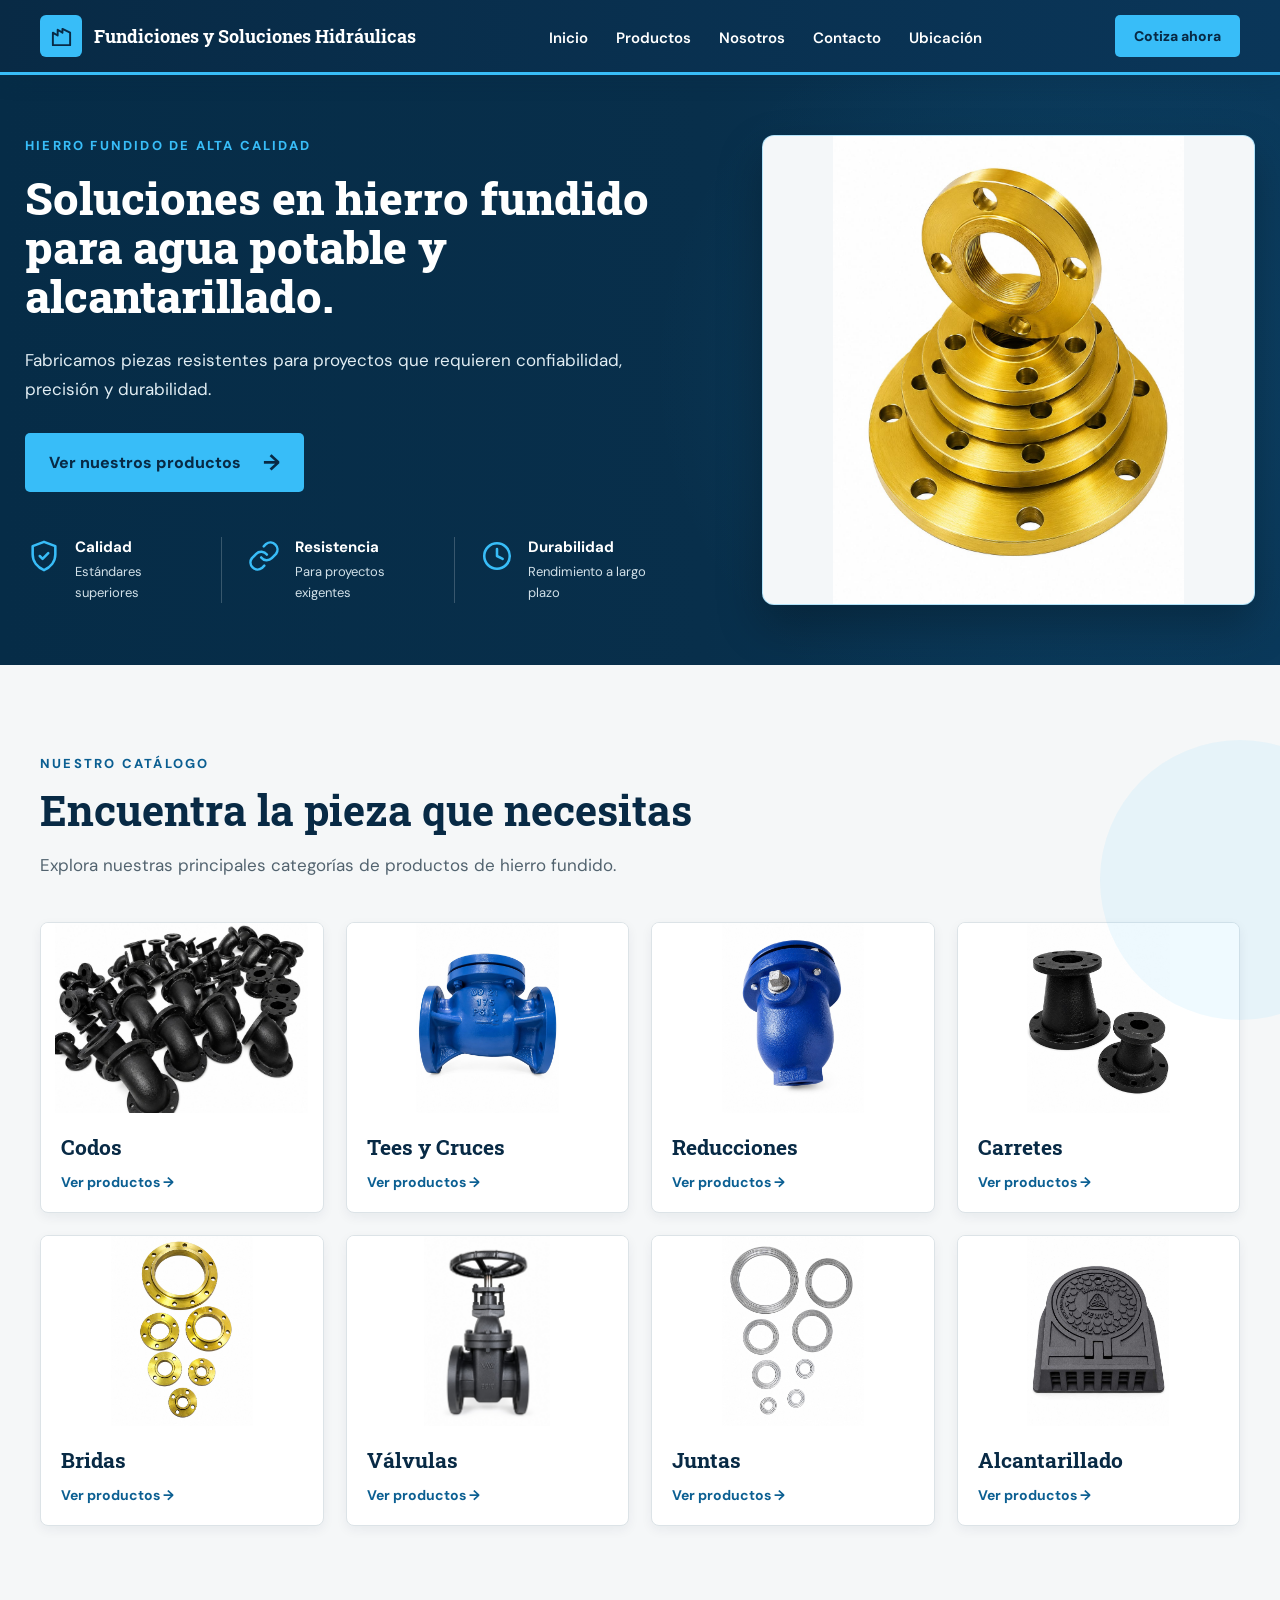
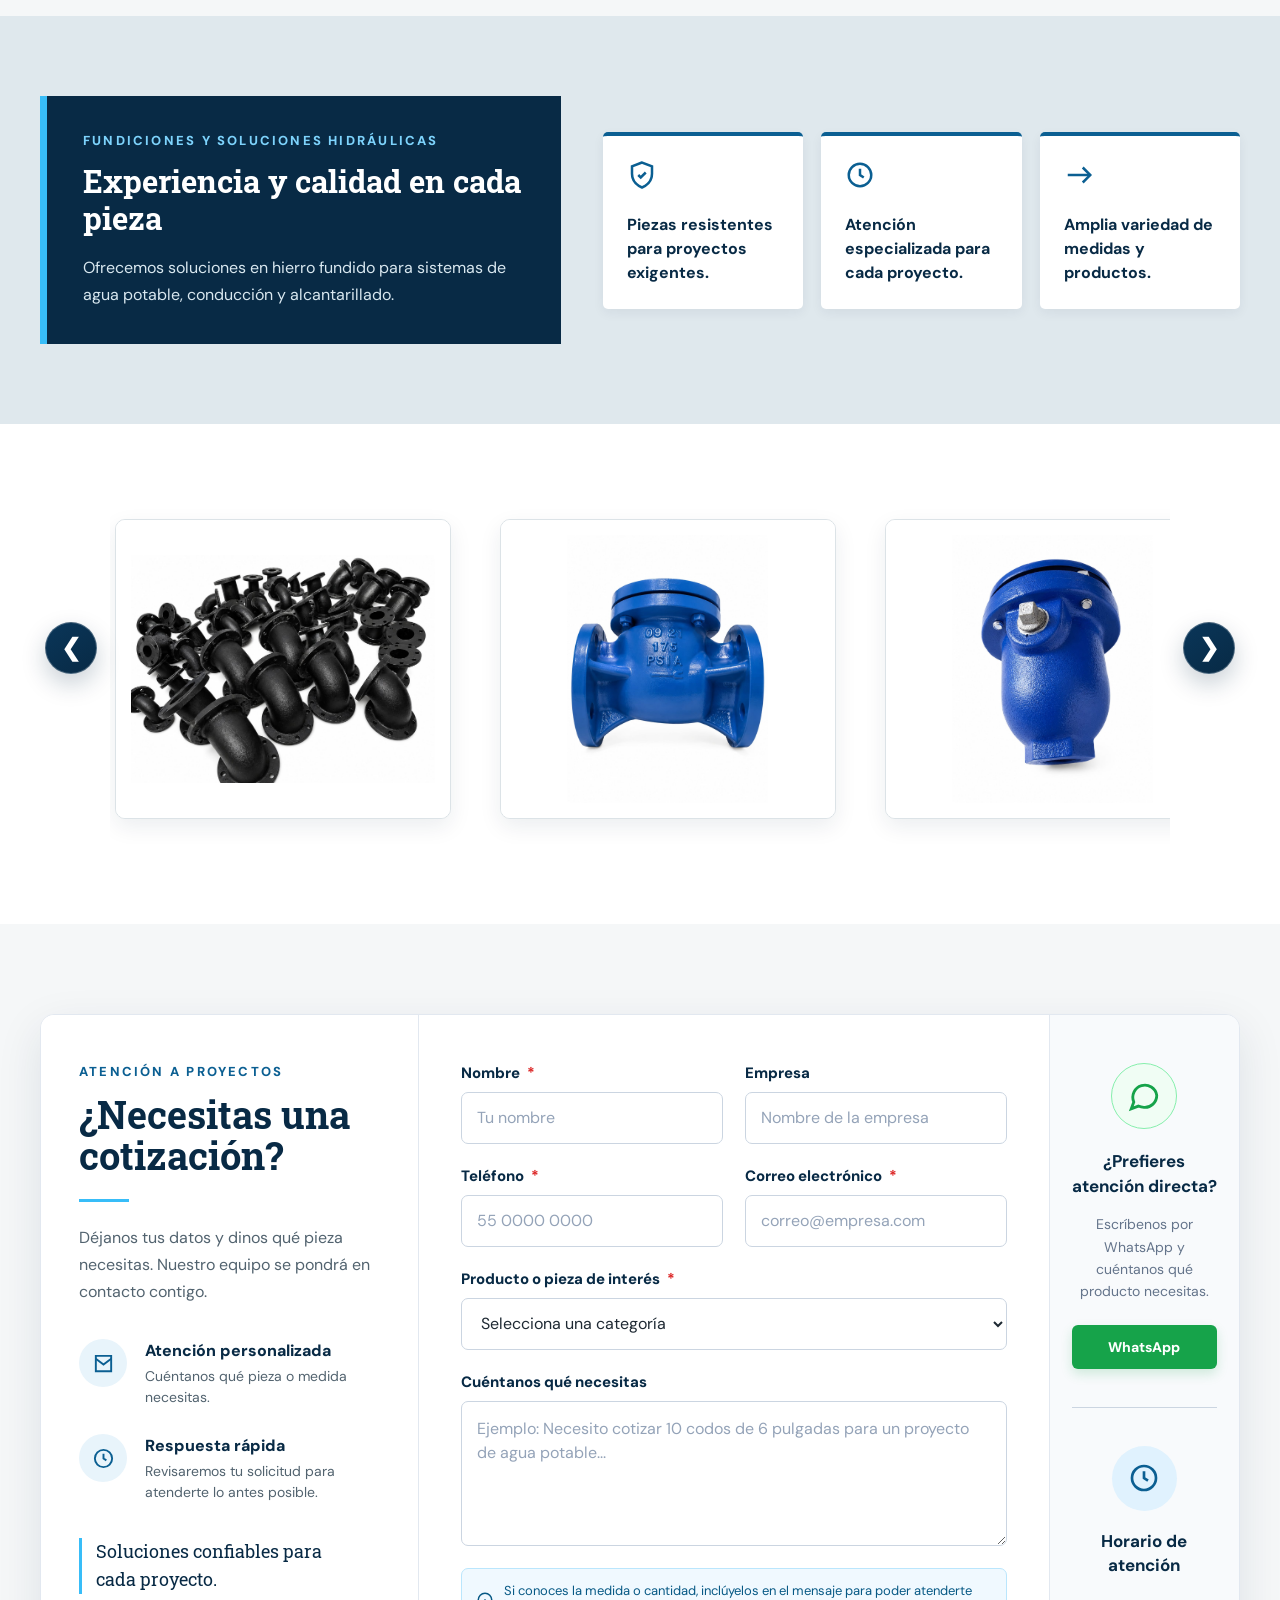
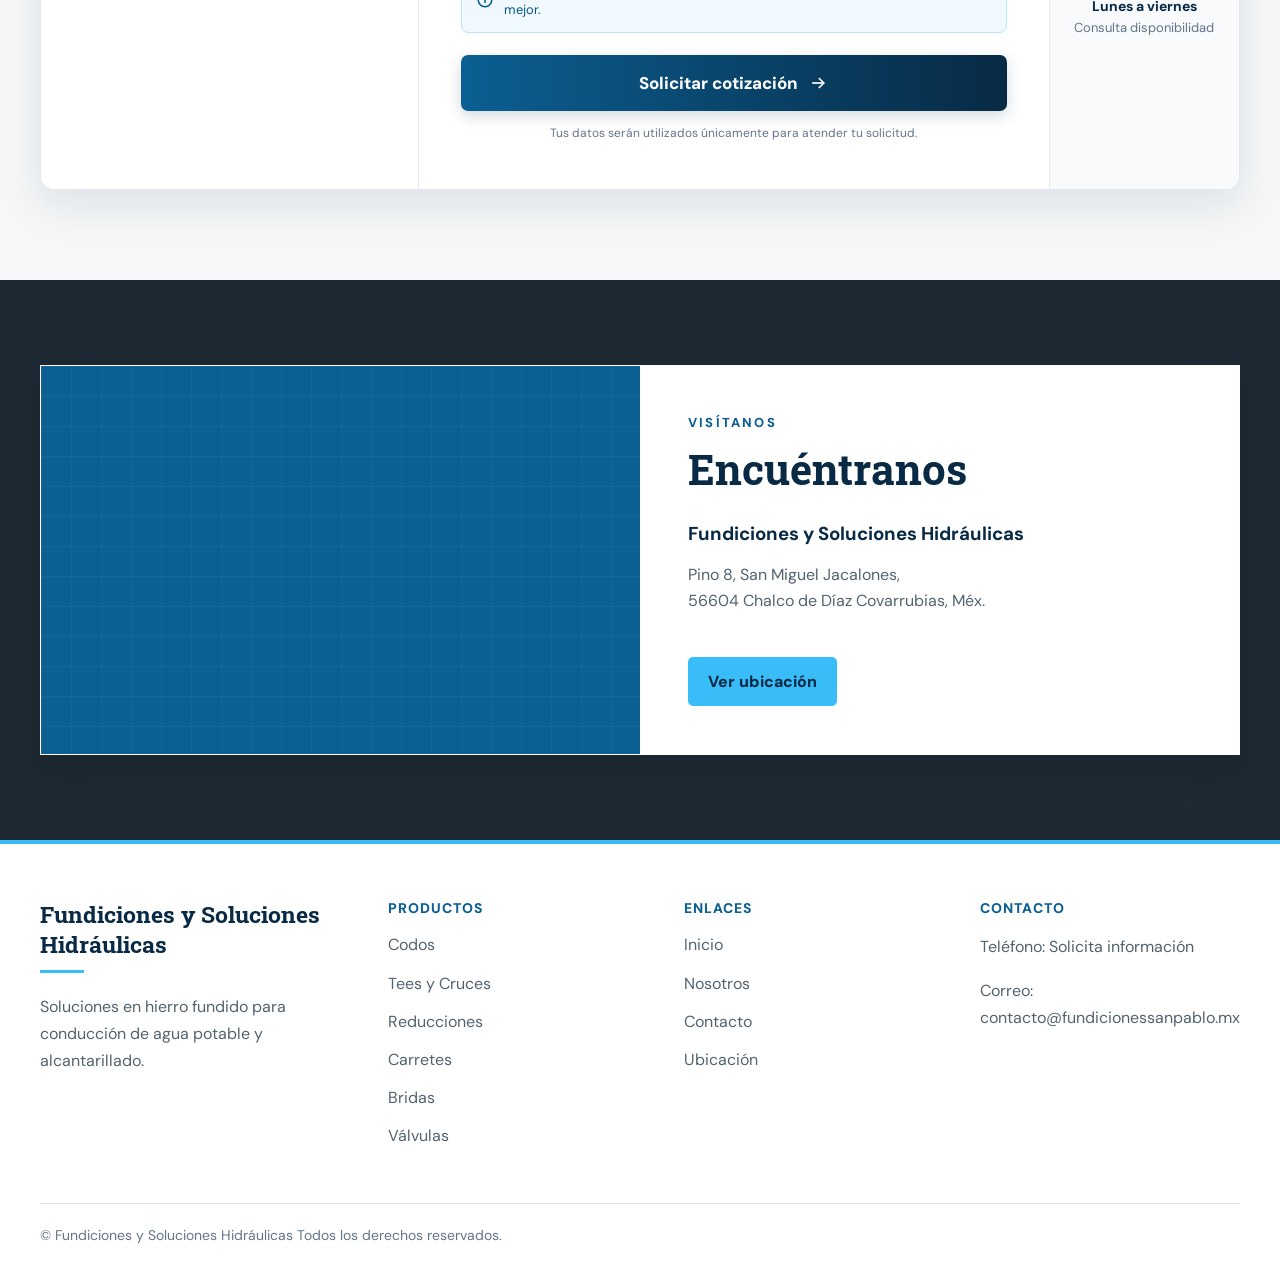
==== commit 3ed8b9ce: "segundo avance" ====
--- a/index.html
+++ b/index.html
@@ -1,1469 +1,590 @@
 <!DOCTYPE html>
 <html lang="es">
-
 <head>
     <meta charset="UTF-8">
     <meta name="viewport" content="width=device-width, initial-scale=1.0">
-
-    <title>Fundiciones y Soluciones Hidraulicas</title>
-
+    <title>Fundiciones y Soluciones Hidr&#225;ulicas</title>
     <link rel="preconnect" href="https://fonts.googleapis.com">
     <link rel="preconnect" href="https://fonts.gstatic.com" crossorigin>
-
     <link href="https://fonts.googleapis.com/css2?family=DM+Sans:wght@400;500;600;700;800&family=Roboto+Slab:wght@600;700;800&display=swap"
         rel="stylesheet">
-
     <link rel="stylesheet" href="styles.css">
 </head>
-
-
 <body>
-
-
-<!-- =====================================================
-     NAVEGACIÓN
-===================================================== -->
-
+<!-- =====================================================
+     NAVEGACI&#211;N
+===================================================== -->
 <header class="site-header">
-
     <nav class="navbar">
-
         <a href="#inicio" class="brand">
-
             <div class="brand-icon">
-
-                <svg xmlns="http://www.w3.org/2000/svg"
-                    fill="none"
-                    viewBox="0 0 24 24"
-                    stroke="currentColor"
-                    stroke-width="2">
-
-                    <path
-                        stroke-linecap="round"
-                        stroke-linejoin="round"
-                        d="M3 21V8l5 3V5l5 3V4l8 4v13H3z"
-                    />
-
+                <svg xmlns="http://www.w3.org/2000/svg" fill="none" viewBox="0 0 24 24" stroke="currentColor" stroke-width="2">
+                    <path stroke-linecap="round" stroke-linejoin="round" d="M3 21V8l5 3V5l5 3V4l8 4v13H3z" />
                 </svg>
-
-            </div>
-
-            <span class="brand-name">
-                Fundiciones y Soluciones Hidraulicas
-            </span>
-
+            </div>
+            <span class="brand-name">Fundiciones y Soluciones Hidr&#225;ulicas</span>
         </a>
-
-
         <div class="desktop-menu">
-
-            <a href="#inicio">
-                Inicio
-            </a>
-
-            <a href="#productos">
-                Productos
-            </a>
-
-            <a href="#nosotros">
-                Nosotros
-            </a>
-
-            <a href="#contacto">
-                Contacto
-            </a>
-
-            <a href="#ubicacion">
-                Ubicación
-            </a>
-
-        </div>
-
-
-        <a href="#contacto" class="btn-cotizacion">
-            Cotiza ahora
-        </a>
-
-
-        <button
-            class="menu-button"
-            id="menu-button"
-            aria-label="Abrir menú">
-
-            <svg xmlns="http://www.w3.org/2000/svg"
-                fill="none"
-                viewBox="0 0 24 24"
-                stroke="currentColor"
-                stroke-width="2">
-
-                <path
-                    stroke-linecap="round"
-                    d="M4 6h16M4 12h16M4 18h16"
-                />
-
+            <a href="#inicio">Inicio</a>
+            <a href="#productos">Productos</a>
+            <a href="#nosotros">Nosotros</a>
+            <a href="#contacto">Contacto</a>
+            <a href="#ubicacion">Ubicaci&#243;n</a>
+        </div>
+        <a href="#contacto" class="btn-cotizacion">Cotiza ahora</a>
+        <button class="menu-button" id="menu-button" aria-label="Abrir men&#250;">
+            <svg xmlns="http://www.w3.org/2000/svg" fill="none" viewBox="0 0 24 24" stroke="currentColor" stroke-width="2">
+                <path stroke-linecap="round" d="M4 6h16M4 12h16M4 18h16" />
             </svg>
-
         </button>
-
     </nav>
-
-
     <div class="mobile-menu" id="mobile-menu">
-
-        <a href="#inicio">
-            Inicio
-        </a>
-
-        <a href="#productos">
-            Productos
-        </a>
-
-        <a href="#nosotros">
-            Nosotros
-        </a>
-
-        <a href="#contacto">
-            Contacto
-        </a>
-
-        <a href="#ubicacion">
-            Ubicación
-        </a>
-
-    </div>
-
+        <a href="#inicio">Inicio</a>
+        <a href="#productos">Productos</a>
+        <a href="#nosotros">Nosotros</a>
+        <a href="#contacto">Contacto</a>
+        <a href="#ubicacion">Ubicaci&#243;n</a>
+    </div>
 </header>
-
-
-
 <!-- =====================================================
      PORTADA / HERO
 ===================================================== -->
-
 <section id="inicio" class="hero">
-
     <div class="hero-overlay"></div>
-
-
     <div class="hero-container">
-
-
         <!-- TEXTO -->
-
         <div class="hero-content">
-
-            <p class="hero-eyebrow">
-                HIERRO FUNDIDO DE ALTA CALIDAD
-            </p>
-
-
-            <h1>
-                Soluciones en hierro fundido para
-                agua potable y alcantarillado.
-            </h1>
-
-
-            <p class="hero-description">
-
-                Fabricamos piezas resistentes para proyectos
-                que requieren confiabilidad, precisión
-                y durabilidad.
-
-            </p>
-
-
+            <p class="hero-eyebrow">HIERRO FUNDIDO DE ALTA CALIDAD</p>
+            <h1>Soluciones en hierro fundido para
+                agua potable y alcantarillado.</h1>
+            <p class="hero-description">Fabricamos piezas resistentes para proyectos
+                que requieren confiabilidad, precisi&#243;n
+                y durabilidad.</p>
             <a href="#productos" class="hero-button">
-
                 Ver nuestros productos
-
-                <span>
-                    →
-                </span>
-
-            </a>
-
-
-
+                <span>&#8594;</span>
+            </a>
             <!-- BENEFICIOS -->
-
             <div class="hero-benefits">
-
-
                 <div class="hero-benefit">
-
                     <div class="benefit-icon">
-
                         <svg viewBox="0 0 24 24">
-
-                            <path
-                                d="M12 2 4 5v6c0 5 3.5 9 8 11 4.5-2 8-6 8-11V5z"
-                            />
-
-                            <path
-                                d="m9 12 2 2 4-4"
-                            />
-
-                        </svg>
-
-                    </div>
-
-
+                            <path d="M12 2 4 5v6c0 5 3.5 9 8 11 4.5-2 8-6 8-11V5z" />
+                            <path d="m9 12 2 2 4-4" />
+                        </svg>
+                    </div>
                     <div>
-
-                        <strong>
-                            Calidad
-                        </strong>
-
-                        <p>
-                            Estándares superiores
-                        </p>
-
-                    </div>
-
-                </div>
-
-
-
+                        <strong>Calidad</strong>
+                        <p>Est&#225;ndares superiores</p>
+                    </div>
+                </div>
                 <div class="hero-benefit">
-
                     <div class="benefit-icon">
-
                         <svg viewBox="0 0 24 24">
-
-                            <path
-                                d="M10 13a5 5 0 0 0 7.5.5l3-3a5 5 0 0 0-7-7l-1.7 1.7"
-                            />
-
-                            <path
-                                d="M14 11a5 5 0 0 0-7.5-.5l-3 3a5 5 0 0 0 7 7l1.7-1.7"
-                            />
-
-                        </svg>
-
-                    </div>
-
-
+                            <path d="M10 13a5 5 0 0 0 7.5.5l3-3a5 5 0 0 0-7-7l-1.7 1.7" />
+                            <path d="M14 11a5 5 0 0 0-7.5-.5l-3 3a5 5 0 0 0 7 7l1.7-1.7" />
+                        </svg>
+                    </div>
                     <div>
-
-                        <strong>
-                            Resistencia
-                        </strong>
-
-                        <p>
-                            Para proyectos exigentes
-                        </p>
-
-                    </div>
-
-                </div>
-
-
-
+                        <strong>Resistencia</strong>
+                        <p>Para proyectos exigentes</p>
+                    </div>
+                </div>
                 <div class="hero-benefit">
-
                     <div class="benefit-icon">
-
                         <svg viewBox="0 0 24 24">
-
-                            <circle
-                                cx="12"
-                                cy="12"
-                                r="9"
-                            />
-
-                            <path
-                                d="M12 7v5l4 2"
-                            />
-
-                        </svg>
-
-                    </div>
-
-
+                            <circle cx="12" cy="12" r="9" />
+                            <path d="M12 7v5l4 2" />
+                        </svg>
+                    </div>
                     <div>
-
-                        <strong>
-                            Durabilidad
-                        </strong>
-
-                        <p>
-                            Rendimiento a largo plazo
-                        </p>
-
-                    </div>
-
-                </div>
-
-
-            </div>
-
-        </div>
-
-
-
+                        <strong>Durabilidad</strong>
+                        <p>Rendimiento a largo plazo</p>
+                    </div>
+                </div>
+            </div>
+        </div>
         <!-- IMAGEN -->
-
         <div class="hero-bg">
-
-            <img
-                src="imagenes/portada.jpeg"
-                alt="Bridas industriales Fundiciones San Pablo"
-            >
-
-        </div>
-
-
-    </div>
-
+            <img src="imagenes/portada.jpeg" alt="Bridas industriales Fundiciones San Pablo">
+        </div>
+    </div>
 </section>
-
-
-
 <!-- =====================================================
      PRODUCTOS
 ===================================================== -->
-
 <section id="productos" class="productos">
-
     <div class="container">
-
-
         <div class="section-header">
-
-            <p class="section-eyebrow">
-                Nuestro catálogo
-            </p>
-
-            <h2>
-                Encuentra la pieza que necesitas
-            </h2>
-
-            <p>
-                Explora nuestras principales categorías
-                de productos de hierro fundido.
-            </p>
-
-        </div>
-
-
-
+            <p class="section-eyebrow">Nuestro cat&#225;logo</p>
+            <h2>Encuentra la pieza que necesitas</h2>
+            <p>Explora nuestras principales categor&#237;as
+                de productos de hierro fundido.</p>
+        </div>
         <div class="category-grid">
-
-
             <!-- CODOS -->
-
-            <a
-                class="category-card"
-                href="catalogo.html#conexiones-codos-de-90">
-
-                <img
-                    src="imagenes/codos.jpeg"
-                    alt="Codos de hierro fundido"
-                >
-
-                <div class="category-info">
-
-                    <h3>
-                        Codos
-                    </h3>
-
-                    <span>
-                        Ver productos →
-                    </span>
-
-                </div>
-
-            </a>
-
-
-
+            <a class="category-card" href="catalogo.html#conexiones-codos-de-90">
+                <img src="imagenes/codos.jpeg" alt="Codos de hierro fundido">
+                <div class="category-info">
+                    <h3>Codos</h3>
+                    <span>Ver productos &#8594;</span>
+                </div>
+            </a>
             <!-- TEES Y CRUCES -->
-
-            <a
-                class="category-card"
-                href="catalogo.html#conexiones-tees-rectas">
-
-                <img
-                    src="imagenes/tees.jpeg"
-                    alt="Tees y cruces de hierro fundido"
-                >
-
-                <div class="category-info">
-
-                    <h3>
-                        Tees y Cruces
-                    </h3>
-
-                    <span>
-                        Ver productos →
-                    </span>
-
-                </div>
-
-            </a>
-
-
-
+            <a class="category-card" href="catalogo.html#conexiones-tees-rectas">
+                <img src="imagenes/tees.jpeg" alt="Tees y cruces de hierro fundido">
+                <div class="category-info">
+                    <h3>Tees y Cruces</h3>
+                    <span>Ver productos &#8594;</span>
+                </div>
+            </a>
             <!-- REDUCCIONES -->
-
-            <a
-                class="category-card"
-                href="catalogo.html#conexiones-reducciones-concentricas">
-
-                <img
-                    src="imagenes/reducciones.jpeg"
-                    alt="Reducciones de hierro fundido"
-                >
-
-                <div class="category-info">
-
-                    <h3>
-                        Reducciones
-                    </h3>
-
-                    <span>
-                        Ver productos →
-                    </span>
-
-                </div>
-
-            </a>
-
-
-
+            <a class="category-card" href="catalogo.html#conexiones-reducciones-concentricas">
+                <img src="imagenes/reducciones.jpeg" alt="Reducciones de hierro fundido">
+                <div class="category-info">
+                    <h3>Reducciones</h3>
+                    <span>Ver productos &#8594;</span>
+                </div>
+            </a>
             <!-- CARRETES -->
-
-            <a
-                class="category-card"
-                href="catalogo.html#conexiones-carretes-cortos">
-
-                <img
-                    src="imagenes/carretes.jpeg"
-                    alt="Carretes de hierro fundido"
-                >
-
-                <div class="category-info">
-
-                    <h3>
-                        Carretes
-                    </h3>
-
-                    <span>
-                        Ver productos →
-                    </span>
-
-                </div>
-
-            </a>
-
-
-
+            <a class="category-card" href="catalogo.html#conexiones-carretes-cortos">
+                <img src="imagenes/carretes.jpeg" alt="Carretes de hierro fundido">
+                <div class="category-info">
+                    <h3>Carretes</h3>
+                    <span>Ver productos &#8594;</span>
+                </div>
+            </a>
             <!-- BRIDAS -->
-
-            <a
-                class="category-card"
-                href="catalogo.html#conexiones-bridas">
-
-                <img
-                    src="imagenes/bridas.jpeg"
-                    alt="Bridas de hierro fundido"
-                >
-
-                <div class="category-info">
-
-                    <h3>
-                        Bridas
-                    </h3>
-
-                    <span>
-                        Ver productos →
-                    </span>
-
-                </div>
-
-            </a>
-
-
-
-            <!-- VÁLVULAS -->
-
-            <a
-                class="category-card"
-                href="catalogo.html#valvulas">
-
-                <img
-                    src="imagenes/valvulas.jpeg"
-                    alt="Válvulas"
-                >
-
-                <div class="category-info">
-
-                    <h3>
-                        Válvulas
-                    </h3>
-
-                    <span>
-                        Ver productos →
-                    </span>
-
-                </div>
-
-            </a>
-
-
-
+            <a class="category-card" href="catalogo.html#conexiones-bridas">
+                <img src="imagenes/bridas.jpeg" alt="Bridas de hierro fundido">
+                <div class="category-info">
+                    <h3>Bridas</h3>
+                    <span>Ver productos &#8594;</span>
+                </div>
+            </a>
+            <!-- V&#193;LVULAS -->
+            <a class="category-card" href="catalogo.html#valvulas">
+                <img src="imagenes/valvulas.jpeg" alt="V&#225;lvulas">
+                <div class="category-info">
+                    <h3>V&#225;lvulas</h3>
+                    <span>Ver productos &#8594;</span>
+                </div>
+            </a>
             <!-- JUNTAS -->
-
-            <a
-                class="category-card"
-                href="catalogo.html#conexiones-juntas-gibault">
-
-                <img
-                    src="imagenes/juntas.jpeg"
-                    alt="Juntas"
-                >
-
-                <div class="category-info">
-
-                    <h3>
-                        Juntas
-                    </h3>
-
-                    <span>
-                        Ver productos →
-                    </span>
-
-                </div>
-
-            </a>
-
-
-
+            <a class="category-card" href="catalogo.html#conexiones-juntas-gibault">
+                <img src="imagenes/juntas.jpeg" alt="Juntas">
+                <div class="category-info">
+                    <h3>Juntas</h3>
+                    <span>Ver productos &#8594;</span>
+                </div>
+            </a>
             <!-- ALCANTARILLADO -->
-
-            <a
-                class="category-card"
-                href="catalogo.html#pozos-coladeras-y-accesorios">
-
-                <img
-                    src="imagenes/alcantarillado.jpeg"
-                    alt="Piezas para alcantarillado"
-                >
-
-                <div class="category-info">
-
-                    <h3>
-                        Alcantarillado
-                    </h3>
-
-                    <span>
-                        Ver productos →
-                    </span>
-
-                </div>
-
-            </a>
-
-
-        </div>
-
-    </div>
-
+            <a class="category-card" href="catalogo.html#pozos-coladeras-y-accesorios">
+                <img src="imagenes/Alcantarillado.jpg" alt="Piezas para alcantarillado">
+                <div class="category-info">
+                    <h3>Alcantarillado</h3>
+                    <span>Ver productos &#8594;</span>
+                </div>
+            </a>
+
+
+        </div>
+    </div>
 </section>
-
-
-
 <!-- =====================================================
      NOSOTROS
 ===================================================== -->
-
 <section id="nosotros" class="nosotros">
-
     <div class="container nosotros-container">
-
-
         <div class="nosotros-main">
-
-            <p class="section-eyebrow">
-                Fundiciones San Pablo
-            </p>
-
-            <h2>
-                Experiencia y calidad en cada pieza
-            </h2>
-
-            <p>
-                Ofrecemos soluciones en hierro fundido
+            <p class="section-eyebrow">Fundiciones y Soluciones Hidr&#225;ulicas</p>
+            <h2>Experiencia y calidad en cada pieza</h2>
+            <p>Ofrecemos soluciones en hierro fundido
                 para sistemas de agua potable,
-                conducción y alcantarillado.
-            </p>
-
-        </div>
-
-
-
+                conducci&#243;n y alcantarillado.</p>
+        </div>
         <div class="beneficios">
-
-
             <div class="beneficio">
-
-                <svg
-                    width="30"
-                    height="30"
-                    viewBox="0 0 24 24"
-                    fill="none"
-                    stroke="currentColor"
-                    stroke-width="2">
-
-                    <path
-                        d="M12 2 4 5v6c0 5 3.5 9 8 11 4.5-2 8-6 8-11V5z"
-                    />
-
-                    <path
-                        d="m9 12 2 2 4-4"
-                    />
-
+                <svg width="30" height="30" viewBox="0 0 24 24" fill="none" stroke="currentColor" stroke-width="2">
+                    <path d="M12 2 4 5v6c0 5 3.5 9 8 11 4.5-2 8-6 8-11V5z" />
+                    <path d="m9 12 2 2 4-4" />
                 </svg>
-
-                <p>
-                    Piezas resistentes para proyectos exigentes.
-                </p>
-
-            </div>
-
-
-
+                <p>Piezas resistentes para proyectos exigentes.</p>
+            </div>
             <div class="beneficio">
-
-                <svg
-                    width="30"
-                    height="30"
-                    viewBox="0 0 24 24"
-                    fill="none"
-                    stroke="currentColor"
-                    stroke-width="2">
-
-                    <circle
-                        cx="12"
-                        cy="12"
-                        r="9"
-                    />
-
-                    <path
-                        d="M12 7v5l3 2"
-                    />
-
+                <svg width="30" height="30" viewBox="0 0 24 24" fill="none" stroke="currentColor" stroke-width="2">
+                    <circle cx="12" cy="12" r="9" />
+                    <path d="M12 7v5l3 2" />
                 </svg>
-
-                <p>
-                    Atención especializada para cada proyecto.
-                </p>
-
-            </div>
-
-
-
+                <p>Atenci&#243;n especializada para cada proyecto.</p>
+            </div>
             <div class="beneficio">
-
-                <svg
-                    width="30"
-                    height="30"
-                    viewBox="0 0 24 24"
-                    fill="none"
-                    stroke="currentColor"
-                    stroke-width="2">
-
-                    <path
-                        d="M3 12h18"
-                    />
-
-                    <path
-                        d="m15 6 6 6-6 6"
-                    />
-
+                <svg width="30" height="30" viewBox="0 0 24 24" fill="none" stroke="currentColor" stroke-width="2">
+                    <path d="M3 12h18" />
+                    <path d="m15 6 6 6-6 6" />
                 </svg>
-
-                <p>
-                    Amplia variedad de medidas y productos.
-                </p>
-
-            </div>
-
-
-        </div>
-
-    </div>
-
+                <p>Amplia variedad de medidas y productos.</p>
+            </div>
+        </div>
+    </div>
 </section>
-
-
-
+<!-- =====================================================
+     CARRUSEL DE PRODUCTOS
+===================================================== -->
+<section class="galeria-productos" aria-label="Galer&#237;a de productos">
+    <div class="container">
+        <div class="carousel">
+            <button class="carousel-btn prev" id="carouselPrev" type="button" aria-label="Imagen anterior">&#10094;</button>
+            <div class="carousel-viewport">
+                <div class="carousel-track" id="carouselTrack">
+                    <div class="carousel-slide"><img src="imagenes/codos.jpeg" alt="Codos de hierro fundido"></div>
+                    <div class="carousel-slide"><img src="imagenes/tees.jpeg" alt="Tees y cruces de hierro fundido"></div>
+                    <div class="carousel-slide"><img src="imagenes/reducciones.jpeg" alt="Reducciones de hierro fundido"></div>
+                    <div class="carousel-slide"><img src="imagenes/carretes.jpeg" alt="Carretes de hierro fundido"></div>
+                    <div class="carousel-slide"><img src="imagenes/bridas.jpeg" alt="Bridas de hierro fundido"></div>
+                    <div class="carousel-slide"><img src="imagenes/valvulas.jpeg" alt="V&#225;lvulas"></div>
+                    <div class="carousel-slide"><img src="imagenes/juntas.jpeg" alt="Juntas"></div>
+                    <div class="carousel-slide"><img src="imagenes/reductor.jpeg" alt="Bridas de hierro fundido"></div>
+                    <div class="carousel-slide"><img src="imagenes/tes2.jpeg " alt="V&#225;lvulas"></div>
+                    <div class="carousel-slide"><img src="imagenes/arnes.jpeg" alt="Juntas"></div>
+
+                </div>
+            </div>
+            <button class="carousel-btn next" id="carouselNext" type="button" aria-label="Imagen siguiente">&#10095;</button>
+        </div>
+    </div>
+</section>
 <!-- =====================================================
      CONTACTO
 ===================================================== -->
-
 <section id="contacto" class="contacto">
-
     <div class="container">
-
-
         <div class="cotizacion-card">
-
-
-            <!-- INFORMACIÓN -->
-
+            <!-- INFORMACI&#211;N -->
             <div class="cotizacion-info">
-
-                <p class="section-eyebrow">
-                    Atención a proyectos
-                </p>
-
-                <h2>
-                    ¿Necesitas una cotización?
-                </h2>
-
+                <p class="section-eyebrow">Atenci&#243;n a proyectos</p>
+                <h2>&#191;Necesitas una cotizaci&#243;n?</h2>
                 <div class="title-line"></div>
-
-
-                <p class="cotizacion-intro">
-
-                    Déjanos tus datos y dinos qué pieza
-                    necesitas. Nuestro equipo se pondrá
-                    en contacto contigo.
-
-                </p>
-
-
-
+                <p class="cotizacion-intro">D&#233;janos tus datos y dinos qu&#233; pieza
+                    necesitas. Nuestro equipo se pondr&#225;
+                    en contacto contigo.</p>
                 <div class="contact-benefit">
-
                     <div class="contact-benefit-icon">
-
-                        <svg
-                            viewBox="0 0 24 24"
-                            fill="none"
-                            stroke="currentColor"
-                            stroke-width="2">
-
-                            <path
-                                d="M4 4h16v16H4z"
-                            />
-
-                            <path
-                                d="m4 7 8 6 8-6"
-                            />
-
-                        </svg>
-
-                    </div>
-
-
+                        <svg viewBox="0 0 24 24" fill="none" stroke="currentColor" stroke-width="2">
+                            <path d="M4 4h16v16H4z" />
+                            <path d="m4 7 8 6 8-6" />
+                        </svg>
+                    </div>
                     <div>
-
-                        <h3>
-                            Atención personalizada
-                        </h3>
-
-                        <p>
-                            Cuéntanos qué pieza o medida necesitas.
-                        </p>
-
-                    </div>
-
-                </div>
-
-
-
+                        <h3>Atenci&#243;n personalizada</h3>
+                        <p>Cu&#233;ntanos qu&#233; pieza o medida necesitas.</p>
+                    </div>
+                </div>
                 <div class="contact-benefit">
-
                     <div class="contact-benefit-icon">
-
-                        <svg
-                            viewBox="0 0 24 24"
-                            fill="none"
-                            stroke="currentColor"
-                            stroke-width="2">
-
-                            <circle
-                                cx="12"
-                                cy="12"
-                                r="9"
-                            />
-
-                            <path
-                                d="M12 7v5l3 2"
-                            />
-
-                        </svg>
-
-                    </div>
-
-
+                        <svg viewBox="0 0 24 24" fill="none" stroke="currentColor" stroke-width="2">
+                            <circle cx="12" cy="12" r="9" />
+                            <path d="M12 7v5l3 2" />
+                        </svg>
+                    </div>
                     <div>
-
-                        <h3>
-                            Respuesta rápida
-                        </h3>
-
-                        <p>
-                            Revisaremos tu solicitud para
-                            atenderte lo antes posible.
-                        </p>
-
-                    </div>
-
-                </div>
-
-
-
+                        <h3>Respuesta r&#225;pida</h3>
+                        <p>Revisaremos tu solicitud para
+                            atenderte lo antes posible.</p>
+                    </div>
+                </div>
                 <div class="contact-phrase">
-
                     <span></span>
-
-                    <p>
-                        Soluciones confiables para cada proyecto.
-                    </p>
-
-                </div>
-
-            </div>
-
-
-
+                    <p>Soluciones confiables para cada proyecto.</p>
+                </div>
+            </div>
             <!-- FORMULARIO -->
-
             <div class="cotizacion-form-area">
-
-
                 <form
                     class="quote-form"
                     id="quote-form">
-
-
                     <div class="form-group">
-
                         <label for="nombre">
-
                             Nombre
-
-                            <span>
-                                *
-                            </span>
-
+                            <span>*</span>
                         </label>
-
-                        <input
-                            type="text"
-                            id="nombre"
-                            name="nombre"
-                            placeholder="Tu nombre"
-                            required
-                        >
-
-                    </div>
-
-
-
+                        <input type="text" id="nombre" name="nombre" placeholder="Tu nombre" required>
+                    </div>
                     <div class="form-group">
-
                         <label for="empresa">
                             Empresa
                         </label>
-
-                        <input
-                            type="text"
-                            id="empresa"
-                            name="empresa"
-                            placeholder="Nombre de la empresa"
-                        >
-
-                    </div>
-
-
-
+                        <input type="text" id="empresa" name="empresa" placeholder="Nombre de la empresa">
+                    </div>
                     <div class="form-group">
-
                         <label for="telefono">
-
-                            Teléfono
-
-                            <span>
-                                *
-                            </span>
-
+                            Tel&#233;fono
+                            <span>*</span>
                         </label>
-
-                        <input
-                            type="tel"
-                            id="telefono"
-                            name="telefono"
-                            placeholder="55 0000 0000"
-                            required
-                        >
-
-                    </div>
-
-
-
+                        <input type="tel" id="telefono" name="telefono" placeholder="55 0000 0000" required>
+                    </div>
                     <div class="form-group">
-
                         <label for="correo">
-
-                            Correo electrónico
-
-                            <span>
-                                *
-                            </span>
-
+                            Correo electr&#243;nico
+                            <span>*</span>
                         </label>
-
-                        <input
-                            type="email"
-                            id="correo"
-                            name="correo"
-                            placeholder="correo@empresa.com"
-                            required
-                        >
-
-                    </div>
-
-
-
+                        <input type="email" id="correo" name="correo" placeholder="correo@empresa.com" required>
+                    </div>
                     <div class="form-group full">
-
                         <label for="producto">
-
-                            Producto o pieza de interés
-
-                            <span>
-                                *
-                            </span>
-
+                            Producto o pieza de inter&#233;s
+                            <span>*</span>
                         </label>
-
-
-                        <select
-                            id="producto"
-                            name="producto"
-                            required>
-
-                            <option value="">
-                                Selecciona una categoría
-                            </option>
-
-                            <option value="Codos">
-                                Codos
-                            </option>
-
-                            <option value="Tees y Cruces">
-                                Tees y Cruces
-                            </option>
-
-                            <option value="Reducciones">
-                                Reducciones
-                            </option>
-
-                            <option value="Carretes">
-                                Carretes
-                            </option>
-
-                            <option value="Bridas">
-                                Bridas
-                            </option>
-
-                            <option value="Válvulas">
-                                Válvulas
-                            </option>
-
-                            <option value="Juntas">
-                                Juntas
-                            </option>
-
-                            <option value="Alcantarillado">
-                                Alcantarillado
-                            </option>
-
-                            <option value="Otro">
-                                Otro producto
-                            </option>
-
+                        <select id="producto" name="producto" required>
+                            <option value="">Selecciona una categor&#237;a</option>
+                            <option value="Codos">Codos</option>
+                            <option value="Tees y Cruces">Tees y Cruces</option>
+                            <option value="Reducciones">Reducciones</option>
+                            <option value="Carretes">Carretes</option>
+                            <option value="Bridas">Bridas</option>
+                            <option value="V&#225;lvulas">V&#225;lvulas</option>
+                            <option value="Juntas">Juntas</option>
+                            <option value="Alcantarillado">Alcantarillado</option>
+                            <option value="Otro">Otro producto</option>
                         </select>
-
-                    </div>
-
-
-
+                    </div>
                     <div class="form-group full">
-
                         <label for="mensaje">
-                            Cuéntanos qué necesitas
+                            Cu&#233;ntanos qu&#233; necesitas
                         </label>
-
-                        <textarea
-                            id="mensaje"
-                            name="mensaje"
-                            placeholder="Ejemplo: Necesito cotizar 10 codos de 6 pulgadas para un proyecto de agua potable..."
-                        ></textarea>
-
-                    </div>
-
-
-
+                        <textarea id="mensaje" name="mensaje" placeholder="Ejemplo: Necesito cotizar 10 codos de 6 pulgadas para un proyecto de agua potable..."></textarea>
+                    </div>
                     <div class="form-help full">
-
-                        <svg
-                            viewBox="0 0 24 24"
-                            fill="none"
-                            stroke="currentColor"
-                            stroke-width="2">
-
-                            <circle
-                                cx="12"
-                                cy="12"
-                                r="9"
-                            />
-
-                            <path
-                                d="M12 11v5"
-                            />
-
-                            <path
-                                d="M12 8h.01"
-                            />
-
-                        </svg>
-
-                        <p>
-                            Si conoces la medida o cantidad,
-                            inclúyelos en el mensaje para
-                            poder atenderte mejor.
-                        </p>
-
-                    </div>
-
-
-
+                        <svg viewBox="0 0 24 24" fill="none" stroke="currentColor" stroke-width="2">
+                            <circle cx="12" cy="12" r="9" />
+                            <path d="M12 11v5" />
+                            <path d="M12 8h.01" />
+                        </svg>
+                        <p>Si conoces la medida o cantidad,
+                            incl&#250;yelos en el mensaje para
+                            poder atenderte mejor.</p>
+                    </div>
                     <div class="full">
-
-                        <button
-                            type="submit"
-                            class="btn-submit">
-
-                            Solicitar cotización
-
-                            <svg
-                                viewBox="0 0 24 24"
-                                fill="none"
-                                stroke="currentColor"
-                                stroke-width="2">
-
-                                <path
-                                    d="M5 12h14"
-                                />
-
-                                <path
-                                    d="m13 6 6 6-6 6"
-                                />
-
+                        <button type="submit" class="btn-submit">
+                            Solicitar cotizaci&#243;n
+                            <svg viewBox="0 0 24 24" fill="none" stroke="currentColor" stroke-width="2">
+                                <path d="M5 12h14" />
+                                <path d="m13 6 6 6-6 6" />
                             </svg>
-
                         </button>
-
-
-                        <p class="privacy-message">
-
-                            Tus datos serán utilizados únicamente
-                            para atender tu solicitud.
-
-                        </p>
-
-                    </div>
-
-
+                        <p class="privacy-message">Tus datos ser&#225;n utilizados &#250;nicamente
+                            para atender tu solicitud.</p>
+                    </div>
                 </form>
-
-
-            </div>
-
-
-
+            </div>
             <!-- WHATSAPP -->
-
             <aside class="contact-sidebar">
-
-
                 <div class="whatsapp-box">
-
                     <div class="whatsapp-icon">
-
-                        <svg
-                            viewBox="0 0 24 24"
-                            fill="none"
-                            stroke="currentColor"
-                            stroke-width="2">
-
-                            <path
-                                d="M21 11.5a8.4 8.4 0 0 1-9 8.5 9.5 9.5 0 0 1-4-.9L3 21l1.8-4.8A8.5 8.5 0 1 1 21 11.5z"
-                            />
-
-                        </svg>
-
-                    </div>
-
-
-                    <h3>
-                        ¿Prefieres atención directa?
-                    </h3>
-
-                    <p>
-                        Escríbenos por WhatsApp y cuéntanos
-                        qué producto necesitas.
-                    </p>
-
-
-                    <a href="#" class="btn-whatsapp">
-                        WhatsApp
-                    </a>
-
-                </div>
-
-
-
+                        <svg viewBox="0 0 24 24" fill="none" stroke="currentColor" stroke-width="2">
+                            <path d="M21 11.5a8.4 8.4 0 0 1-9 8.5 9.5 9.5 0 0 1-4-.9L3 21l1.8-4.8A8.5 8.5 0 1 1 21 11.5z" />
+                        </svg>
+                    </div>
+                    <h3>&#191;Prefieres atenci&#243;n directa?</h3>
+                    <p>Escr&#237;benos por WhatsApp y cu&#233;ntanos
+                        qu&#233; producto necesitas.</p>
+     <a href="https://wa.me/525549945784"
+   class="btn-whatsapp"
+   target="_blank"
+   rel="noopener">
+    WhatsApp
+</a>
+                </div>
                 <div class="sidebar-divider"></div>
-
-
-
                 <div class="schedule-box">
-
                     <div class="schedule-icon">
-
-                        <svg
-                            viewBox="0 0 24 24"
-                            fill="none"
-                            stroke="currentColor"
-                            stroke-width="2">
-
-                            <circle
-                                cx="12"
-                                cy="12"
-                                r="9"
-                            />
-
-                            <path
-                                d="M12 7v5l3 2"
-                            />
-
-                        </svg>
-
-                    </div>
-
-
-                    <h3>
-                        Horario de atención
-                    </h3>
-
-                    <strong>
-                        Lunes a viernes
-                    </strong>
-
-                    <p>
-                        Consulta disponibilidad
-                    </p>
-
-                </div>
-
-
+                        <svg viewBox="0 0 24 24" fill="none" stroke="currentColor" stroke-width="2">
+                            <circle cx="12" cy="12" r="9" />
+                            <path d="M12 7v5l3 2" />
+                        </svg>
+                    </div>
+                    <h3>Horario de atenci&#243;n</h3>
+                    <strong>Lunes a viernes</strong>
+                    <p>Consulta disponibilidad</p>
+                </div>
             </aside>
-
-
-        </div>
-
-    </div>
-
+        </div>
+    </div>
 </section>
-
-
-
-<!-- =====================================================
-     UBICACIÓN
-===================================================== -->
-
+<!-- =====================================================
+     UBICACI&#211;N
+===================================================== -->
 <section id="ubicacion" class="ubicacion">
-
     <div class="container ubicacion-container">
-
-
 <div class="map-placeholder">
-
-    <iframe
-        src="https://www.google.com/maps?q=Pino+8,+San+Miguel+Jacalones,+56604+Chalco+de+D%C3%ADaz+Covarrubias,+M%C3%A9x.&output=embed"
-        width="100%"
-        height="100%"
-        style="border:0;"
-        allowfullscreen=""
-        loading="lazy"
-        referrerpolicy="no-referrer-when-downgrade">
+    <iframe src="https://www.google.com/maps?q=Pino+8,+San+Miguel+Jacalones,+56604+Chalco+de+D%C3%ADaz+Covarrubias,+M%C3%A9x.&output=embed" width="100%" height="100%" style="border:0;" allowfullscreen="" loading="lazy" referrerpolicy="no-referrer-when-downgrade">
     </iframe>
-
 </div>
-
-
-
         <div class="ubicacion-info">
-
-            <p class="section-eyebrow">
-                Visítanos
-            </p>
-
-            <h2>
-                Encuéntranos
-            </h2>
-
-            <h3>
-                Fundiciones y Soluciones Hidraulicas 
-            </h3>
-
+            <p class="section-eyebrow">Vis&#237;tanos</p>
+            <h2>Encu&#233;ntranos</h2>
+            <h3>Fundiciones y Soluciones Hidr&#225;ulicas</h3>
 <p>
-    Pino 8, San Miguel Jacalones,<br>
-    56604 Chalco de Díaz Covarrubias, Méx.
-</p>
-
-            <a
-                href="#"
-                class="btn-primary">
-
-                Ver ubicación
-
-            </a>
-
-        </div>
-
-
-    </div>
-
+    Pino 8, San Miguel Jacalones,<br>56604 Chalco de D&#237;az Covarrubias, M&#233;x.</p>
+            <a href="https://www.google.com/maps/search/?api=1&query=Pino+8,+San+Miguel+Jacalones,+56604+Chalco+de+D%C3%ADaz+Covarrubias,+M%C3%A9x." class="btn-primary" target="_blank" rel="noopener">Ver ubicaci&#243;n</a>
+        </div>
+    </div>
 </section>
-
-
-
 <!-- =====================================================
      FOOTER
 ===================================================== -->
-
 <footer class="site-footer">
-
     <div class="container footer-grid">
-
-
         <div>
-
-            <h2>
-                Fundiciones y Soluciones Hidraulicas
-            </h2>
-
-            <p>
-                Soluciones en hierro fundido para
-                conducción de agua potable y alcantarillado.
-            </p>
-
-        </div>
-
-
-
+            <h2>Fundiciones y Soluciones Hidr&#225;ulicas</h2>
+            <p>Soluciones en hierro fundido para
+                conducci&#243;n de agua potable y alcantarillado.</p>
+        </div>
         <div>
-
-            <h3>
-                Productos
-            </h3>
-
+            <h3>Productos</h3>
             <ul>
-
-                <li>
-                    <a href="catalogo.html#conexiones-codos-de-90">
-                        Codos
-                    </a>
-                </li>
-
-                <li>
-                    <a href="catalogo.html#conexiones-tees-rectas">
-                        Tees y Cruces
-                    </a>
-                </li>
-
-                <li>
-                    <a href="catalogo.html#conexiones-reducciones-concentricas">
-                        Reducciones
-                    </a>
-                </li>
-
-                <li>
-                    <a href="catalogo.html#conexiones-carretes-cortos">
-                        Carretes
-                    </a>
-                </li>
-
-                <li>
-                    <a href="catalogo.html#conexiones-bridas">
-                        Bridas
-                    </a>
-                </li>
-
-                <li>
-                    <a href="catalogo.html#valvulas">
-                        Válvulas
-                    </a>
-                </li>
-
+                <li>
+                    <a href="catalogo.html#conexiones-codos-de-90">Codos</a>
+                </li>
+                <li>
+                    <a href="catalogo.html#conexiones-tees-rectas">Tees y Cruces</a>
+                </li>
+                <li>
+                    <a href="catalogo.html#conexiones-reducciones-concentricas">Reducciones</a>
+                </li>
+                <li>
+                    <a href="catalogo.html#conexiones-carretes-cortos">Carretes</a>
+                </li>
+                <li>
+                    <a href="catalogo.html#conexiones-bridas">Bridas</a>
+                </li>
+                <li>
+                    <a href="catalogo.html#valvulas">V&#225;lvulas</a>
+                </li>
             </ul>
-
-        </div>
-
-
-
+        </div>
         <div>
-
-            <h3>
-                Enlaces
-            </h3>
-
+            <h3>Enlaces</h3>
             <ul>
-
-                <li>
-                    <a href="#inicio">
-                        Inicio
-                    </a>
-                </li>
-
-                <li>
-                    <a href="#nosotros">
-                        Nosotros
-                    </a>
-                </li>
-
-                <li>
-                    <a href="#contacto">
-                        Contacto
-                    </a>
-                </li>
-
-                <li>
-                    <a href="#ubicacion">
-                        Ubicación
-                    </a>
-                </li>
-
+                <li>
+                    <a href="#inicio">Inicio</a>
+                </li>
+                <li>
+                    <a href="#nosotros">Nosotros</a>
+                </li>
+                <li>
+                    <a href="#contacto">Contacto</a>
+                </li>
+                <li>
+                    <a href="#ubicacion">Ubicaci&#243;n</a>
+                </li>
             </ul>
-
-        </div>
-
-
-
+        </div>
         <div>
-
-            <h3>
-                Contacto
-            </h3>
-
-            <p>
-                Teléfono: Solicita información
-            </p>
-
-            <p>
-                Correo:
-                contacto@fundicionessanpablo.mx
-            </p>
-
-        </div>
-
-
-    </div>
-
-
-
+            <h3>Contacto</h3>
+            <p>Tel&#233;fono: Solicita informaci&#243;n</p>
+            <p>Correo:
+                contacto@fundicionessanpablo.mx</p>
+        </div>
+    </div>
     <div class="footer-bottom">
-
-        <p>
-            © 2026 Fundiciones San Pablo, S.A. de C.V.
-            Todos los derechos reservados.
-        </p>
-
-    </div>
-
+        <p>&#169; Fundiciones y Soluciones Hidr&#225;ulicas
+            Todos los derechos reservados.</p>
+    </div>
 </footer>
-
-
-
 <!-- =====================================================
      JAVASCRIPT
 ===================================================== -->
-
 <script>
-
-const menuButton =
-    document.getElementById("menu-button");
-
-const mobileMenu =
-    document.getElementById("mobile-menu");
-
-
+const menuButton = document.getElementById("menu-button");
+const mobileMenu = document.getElementById("mobile-menu");
 if (menuButton && mobileMenu) {
-
-    menuButton.addEventListener(
-        "click",
-        function () {
-
-            mobileMenu.classList.toggle(
-                "active"
-            );
-
-        }
+    menuButton.addEventListener("click", () => mobileMenu.classList.toggle("active"));
+    document.querySelectorAll(".mobile-menu a").forEach(link =>
+        link.addEventListener("click", () => mobileMenu.classList.remove("active"))
     );
-
-
-    document
-        .querySelectorAll(".mobile-menu a")
-        .forEach(function (link) {
-
-            link.addEventListener(
-                "click",
-                function () {
-
-                    mobileMenu.classList.remove(
-                        "active"
-                    );
-
-                }
-            );
-
-        });
-
-}
-
-
-
-const quoteForm =
-    document.getElementById("quote-form");
-
+}
+
+
+const quoteForm = document.getElementById("quote-form");
 
 if (quoteForm) {
-
-    quoteForm.addEventListener(
-        "submit",
-        function (event) {
-
-            event.preventDefault();
-
-            alert(
-                "Gracias. Tu solicitud de cotización ha sido registrada."
-            );
-
-        }
-    );
-
-}
-
+    quoteForm.addEventListener("submit", function (event) {
+        event.preventDefault();
+
+        const nombre = document.getElementById("nombre").value.trim();
+        const empresa = document.getElementById("empresa").value.trim();
+        const telefono = document.getElementById("telefono").value.trim();
+        const correo = document.getElementById("correo").value.trim();
+        const producto = document.getElementById("producto").value;
+        const mensaje = document.getElementById("mensaje").value.trim();
+
+        const WHATSAPP_NUMBER = "525549945784";
+
+        const texto = `Hola, quiero solicitar una cotizacion.
+
+Nombre: ${nombre}
+Empresa: ${empresa || "No indicada"}
+Telefono: ${telefono}
+Correo: ${correo}
+Producto: ${producto}
+Mensaje: ${mensaje || "Sin mensaje adicional"}`;
+
+        const url = `https://wa.me/${WHATSAPP_NUMBER}?text=${encodeURIComponent(texto)}`;
+
+        window.open(url, "_blank");
+    });
+}
+
+
+
+
+
+/* Carrusel autom\u00E1tico */
+const carouselTrack = document.getElementById("carouselTrack");
+const carouselSlides = [...document.querySelectorAll(".carousel-slide")];
+const carouselPrev = document.getElementById("carouselPrev");
+const carouselNext = document.getElementById("carouselNext");
+let carouselIndex = 0;
+let carouselTimer;
+function visibleSlides() {
+    if (window.innerWidth <= 650) return 1;
+    if (window.innerWidth <= 950) return 2;
+    return 3;
+}
+function maxCarouselIndex() {
+    return Math.max(0, carouselSlides.length - visibleSlides());
+}
+function moveCarousel() {
+    if (!carouselTrack || !carouselSlides.length) return;
+    if (carouselIndex > maxCarouselIndex()) carouselIndex = 0;
+    const slide = carouselSlides[0];
+    const styles = getComputedStyle(carouselTrack);
+    const gap = parseFloat(styles.columnGap || styles.gap) || 20;
+    const slideWidth = slide.getBoundingClientRect().width;
+    carouselTrack.style.transform =
+        `translateX(-${carouselIndex * (slideWidth + gap)}px)`;
+}
+function nextSlide() {
+    carouselIndex = carouselIndex >= maxCarouselIndex() ? 0 : carouselIndex + 1;
+    moveCarousel();
+}
+function prevSlide() {
+    carouselIndex = carouselIndex <= 0 ? maxCarouselIndex() : carouselIndex - 1;
+    moveCarousel();
+}
+function startCarousel() {
+    clearInterval(carouselTimer);
+    carouselTimer = setInterval(nextSlide, 3000);
+}
+carouselNext?.addEventListener("click", () => { nextSlide(); startCarousel(); });
+carouselPrev?.addEventListener("click", () => { prevSlide(); startCarousel(); });
+window.addEventListener("resize", () => {
+    carouselIndex = 0;
+    moveCarousel();
+});
+moveCarousel();
+startCarousel();
 </script>
-
-
 </body>
-
-</html>+</html>
--- a/styles.css
+++ b/styles.css
@@ -2258,4 +2258,516 @@
             34px;
     }
 
+}
+
+/* =========================================================
+   CARRUSEL DE PRODUCTOS
+========================================================= */
+
+.galeria-productos {
+    padding: 80px 0;
+    background: #ffffff;
+}
+
+.galeria-header {
+    max-width: 700px;
+    margin-bottom: 36px;
+}
+
+.galeria-header h2 {
+    margin: 0;
+    color: var(--navy);
+    font-family: "Roboto Slab", serif;
+    font-size: clamp(30px, 4vw, 42px);
+}
+
+.galeria-header p:last-child {
+    margin-top: 15px;
+    color: var(--gray);
+    font-size: 16px;
+    line-height: 1.7;
+}
+
+
+/* CONTENEDOR */
+
+.carousel {
+    position: relative;
+    display: flex;
+    align-items: center;
+    gap: 18px;
+}
+
+
+/* VENTANA */
+
+.carousel-viewport {
+    width: 100%;
+    overflow: hidden;
+}
+
+
+/* PISTA */
+
+.carousel-track {
+    display: flex;
+    transition: transform 0.6s ease;
+}
+
+
+/* TARJETA */
+
+.carousel-slide {
+    flex: 0 0 calc(33.333% - 14px);
+    margin-right: 21px;
+
+    overflow: hidden;
+
+    border: 1px solid #DCE3E7;
+    border-radius: 10px;
+
+    background: white;
+
+    box-shadow:
+        0 8px 22px rgba(8, 42, 69, 0.08);
+}
+
+
+/* IMAGEN */
+
+.carousel-slide img {
+    width: 100%;
+    height: 260px;
+
+    object-fit: contain;
+
+    background: #F8FAFC;
+
+    padding: 15px;
+}
+
+
+/* TEXTO */
+
+.carousel-caption {
+    padding: 20px;
+}
+
+.carousel-caption h3 {
+    margin: 0 0 8px;
+
+    color: var(--navy);
+
+    font-family: "Roboto Slab", serif;
+
+    font-size: 21px;
+}
+
+.carousel-caption p {
+    margin: 0;
+
+    color: var(--gray);
+
+    font-size: 14px;
+
+    line-height: 1.5;
+}
+
+
+/* BOTONES */
+
+.carousel-btn {
+    width: 46px;
+    height: 46px;
+
+    flex-shrink: 0;
+
+    border: none;
+    border-radius: 50%;
+
+    background: var(--navy);
+
+    color: white;
+
+    font-size: 23px;
+
+    cursor: pointer;
+
+    transition:
+        background 0.2s ease,
+        transform 0.2s ease;
+}
+
+.carousel-btn:hover {
+    background: var(--blue);
+    transform: scale(1.06);
+}
+
+
+/* PUNTOS */
+
+.carousel-dots {
+    display: flex;
+    justify-content: center;
+
+    gap: 8px;
+
+    margin-top: 25px;
+}
+
+.carousel-dot {
+    width: 9px;
+    height: 9px;
+
+    border: none;
+    border-radius: 50%;
+
+    background: #CBD5E1;
+
+    cursor: pointer;
+}
+
+.carousel-dot.active {
+    width: 24px;
+
+    border-radius: 999px;
+
+    background: var(--sky);
+}
+
+
+/* TABLET */
+
+@media (max-width: 950px) {
+
+    .carousel-slide {
+        flex-basis: calc(50% - 11px);
+    }
+
+}
+
+
+/* CELULAR */
+
+@media (max-width: 650px) {
+
+    .galeria-productos {
+        padding: 60px 0;
+    }
+
+    .carousel {
+        gap: 8px;
+    }
+
+    .carousel-slide {
+        flex-basis: 100%;
+        margin-right: 0;
+    }
+
+    .carousel-slide img {
+        height: 230px;
+    }
+
+    .carousel-btn {
+        width: 38px;
+        height: 38px;
+
+        font-size: 18px;
+    }
+
+}
+
+.carousel-slide {
+    flex: 0 0 calc(33.333% - 14px);
+    margin-right: 21px;
+
+    height: 300px;
+
+    overflow: hidden;
+
+    background: #ffffff;
+
+    border: 1px solid #dce3e7;
+    border-radius: 10px;
+
+    box-shadow: 0 8px 22px rgba(8, 42, 69, 0.08);
+}
+
+.carousel-slide img {
+    width: 100%;
+    height: 100%;
+
+    display: block;
+
+    object-fit: contain;
+
+    padding: 15px;
+
+    background: #ffffff;
+}
+
+/* =========================================================
+   CARRUSEL DE PRODUCTOS - ESTILO MEJORADO
+========================================================= */
+
+/* =====================================================
+   CARRUSEL DE PRODUCTOS
+===================================================== */
+
+.carousel-section {
+    position: relative;
+    padding: 60px 0;
+    background: #ffffff;
+    overflow: hidden;
+}
+
+/* Elimina figuras decorativas del fondo */
+.carousel-section::before,
+.carousel-section::after {
+    display: none !important;
+    content: none !important;
+}
+
+.carousel-container {
+    position: relative;
+    max-width: 1200px;
+    margin: 0 auto;
+    padding: 0 70px;
+}
+
+.carousel-viewport {
+    width: 100%;
+    overflow: hidden;
+    padding: 15px 5px 25px;
+}
+
+.carousel-track {
+    display: flex;
+    gap: 28px;
+    transition: transform 0.6s ease;
+}
+
+/* TARJETA */
+.carousel-item {
+    flex: 0 0 calc((100% - 56px) / 3);
+    height: 320px;
+    background: #ffffff;
+    border: 2px solid #d8e2e8;
+    border-radius: 16px;
+    overflow: hidden;
+    box-shadow: 0 8px 22px rgba(8, 48, 73, 0.10);
+    transition: border-color 0.3s ease,
+                box-shadow 0.3s ease,
+                transform 0.3s ease;
+}
+
+/* Efecto al pasar el mouse */
+.carousel-item:hover {
+    border-color: #28b6e8;
+    box-shadow: 0 12px 30px rgba(8, 48, 73, 0.17);
+    transform: translateY(-5px);
+}
+
+/* IMAGEN */
+.carousel-item img {
+    width: 100%;
+    height: 100%;
+    display: block;
+    object-fit: contain;
+    padding: 18px;
+    background: #ffffff;
+}
+
+/* BOTONES */
+.carousel-btn {
+    position: absolute;
+    top: 50%;
+    transform: translateY(-50%);
+    width: 48px;
+    height: 48px;
+    border: 1px solid #d2dde4;
+    border-radius: 50%;
+    background: #ffffff;
+    color: #083049;
+    font-size: 28px;
+    font-weight: bold;
+    cursor: pointer;
+    z-index: 10;
+    box-shadow: 0 5px 15px rgba(8, 48, 73, 0.12);
+    transition: all 0.25s ease;
+}
+
+.carousel-btn:hover {
+    background: #083049;
+    color: #ffffff;
+    border-color: #083049;
+    transform: translateY(-50%) scale(1.08);
+}
+
+.carousel-btn.prev {
+    left: 5px;
+}
+
+.carousel-btn.next {
+    right: 5px;
+}
+
+/* TABLET */
+@media (max-width: 900px) {
+    .carousel-container {
+        padding: 0 60px;
+    }
+
+    .carousel-item {
+        flex: 0 0 calc((100% - 28px) / 2);
+        height: 290px;
+    }
+}
+
+/* CELULAR */
+@media (max-width: 600px) {
+    .carousel-section {
+        padding: 40px 0;
+    }
+
+    .carousel-container {
+        padding: 0 50px;
+    }
+
+    .carousel-track {
+        gap: 18px;
+    }
+
+    .carousel-item {
+        flex: 0 0 100%;
+        height: 280px;
+        border-radius: 12px;
+    }
+
+    .carousel-btn {
+        width: 40px;
+        height: 40px;
+        font-size: 23px;
+    }
+}
+
+
+
+
+
+
+
+
+
+
+
+
+
+
+
+
+
+
+/* FLECHAS */
+
+.carousel-btn {
+    position: relative;
+    z-index: 5;
+
+    width: 52px;
+    height: 52px;
+
+    flex-shrink: 0;
+
+    display: grid;
+    place-items: center;
+
+    border: 1px solid rgba(255,255,255,.25);
+    border-radius: 50%;
+
+    background:
+        linear-gradient(145deg, #0a3659, #082a45);
+
+    color: white;
+
+    font-size: 24px;
+    font-weight: 700;
+
+    cursor: pointer;
+
+    box-shadow:
+        0 10px 24px rgba(8, 42, 69, .22);
+
+    transition:
+        transform .2s ease,
+        background .2s ease,
+        box-shadow .2s ease;
+}
+
+.carousel-btn:hover {
+    transform: scale(1.08);
+    background: linear-gradient(145deg, #0b5f92, #0a3659);
+
+    box-shadow:
+        0 14px 30px rgba(8, 42, 69, .28);
+}
+
+
+/* DETALLE DECORATIVO DE FONDO */
+
+.galeria-productos::after {
+    content: "";
+    position: absolute;
+    width: 280px;
+    height: 280px;
+    right: -100px;
+    bottom: -120px;
+
+    border-radius: 50%;
+
+    background: rgba(56, 189, 248, .08);
+
+    pointer-events: none;
+}
+
+
+/* TABLET */
+
+@media (max-width: 950px) {
+
+    .carousel-slide {
+        flex: 0 0 calc((100% - 22px) / 2);
+        height: 300px;
+    }
+
+}
+
+
+/* CELULAR */
+
+@media (max-width: 650px) {
+
+    .galeria-productos {
+        padding: 60px 0;
+    }
+
+    .carousel {
+        gap: 8px;
+    }
+
+    .carousel-slide {
+        flex: 0 0 100%;
+        height: 280px;
+    }
+
+    .carousel-btn {
+        width: 42px;
+        height: 42px;
+        font-size: 19px;
+    }
+
+    .carousel-viewport {
+        padding: 12px 2px 20px;
+    }
+
 }
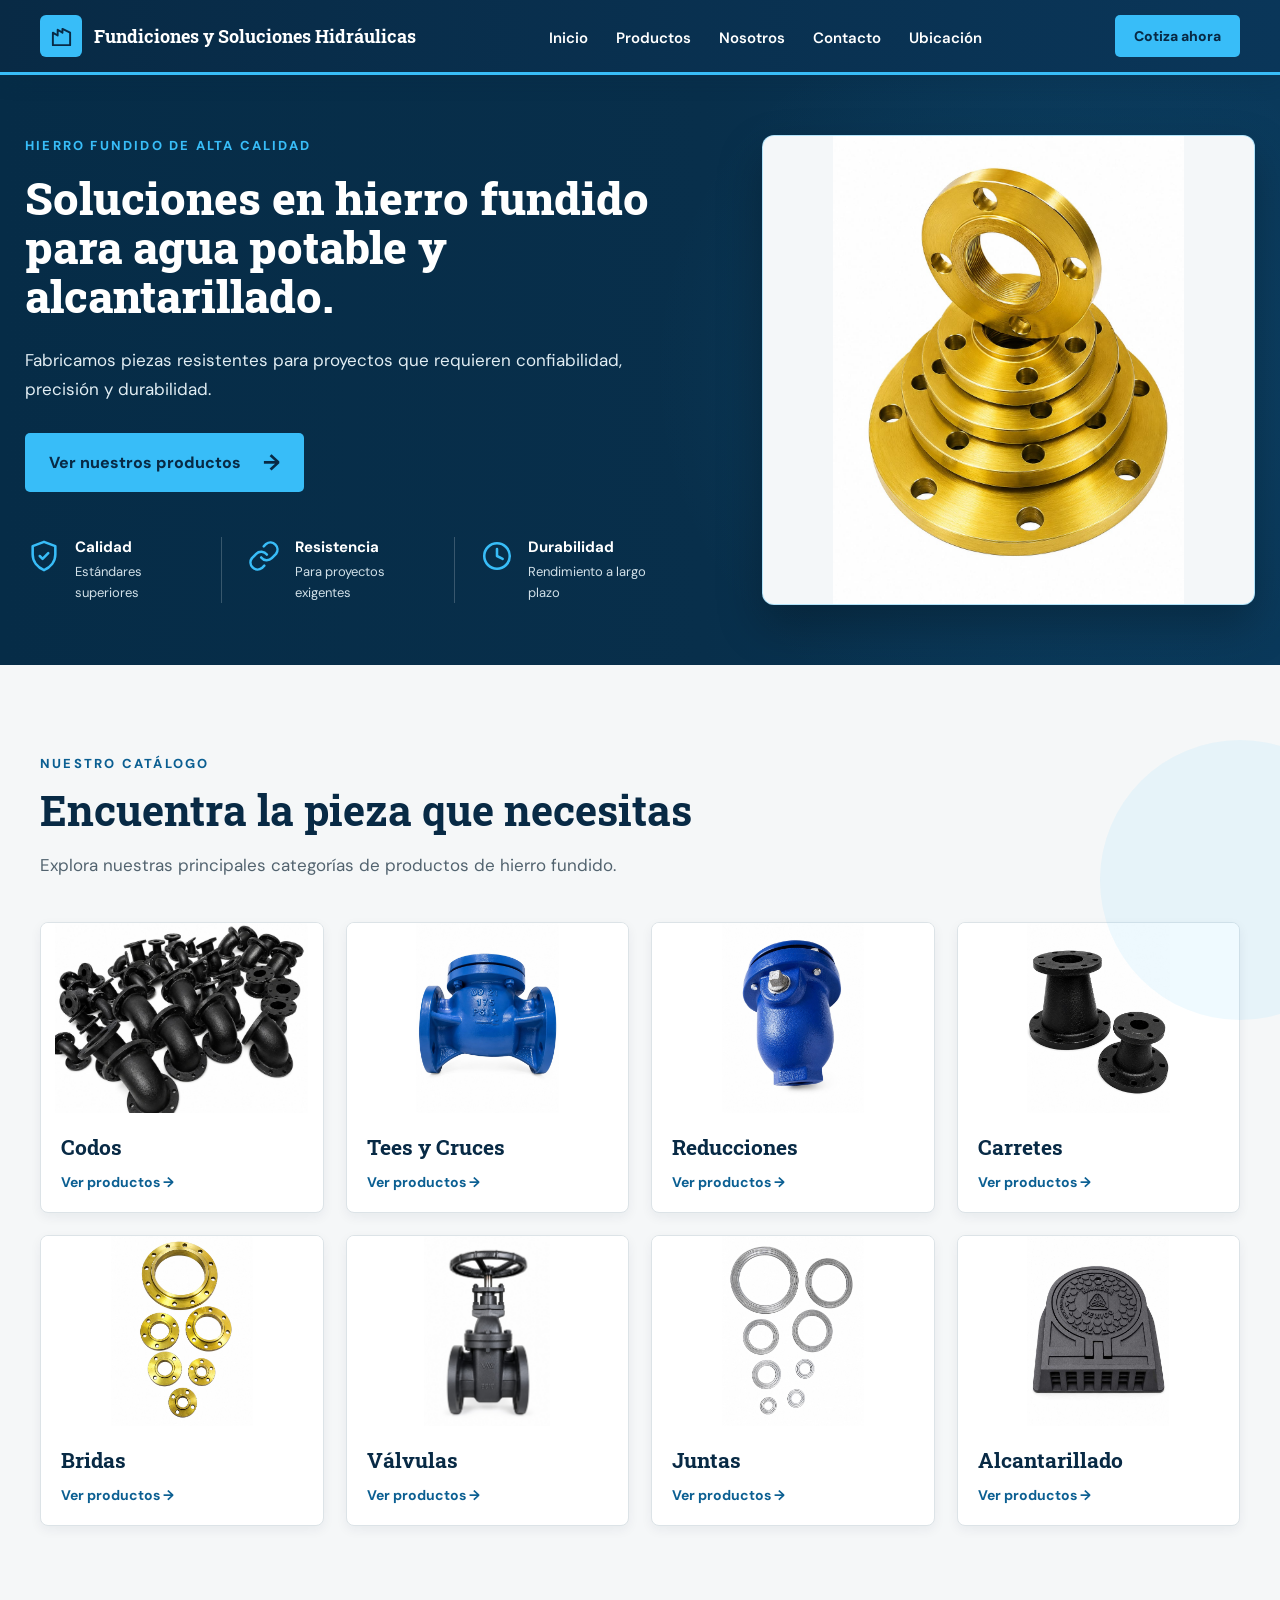
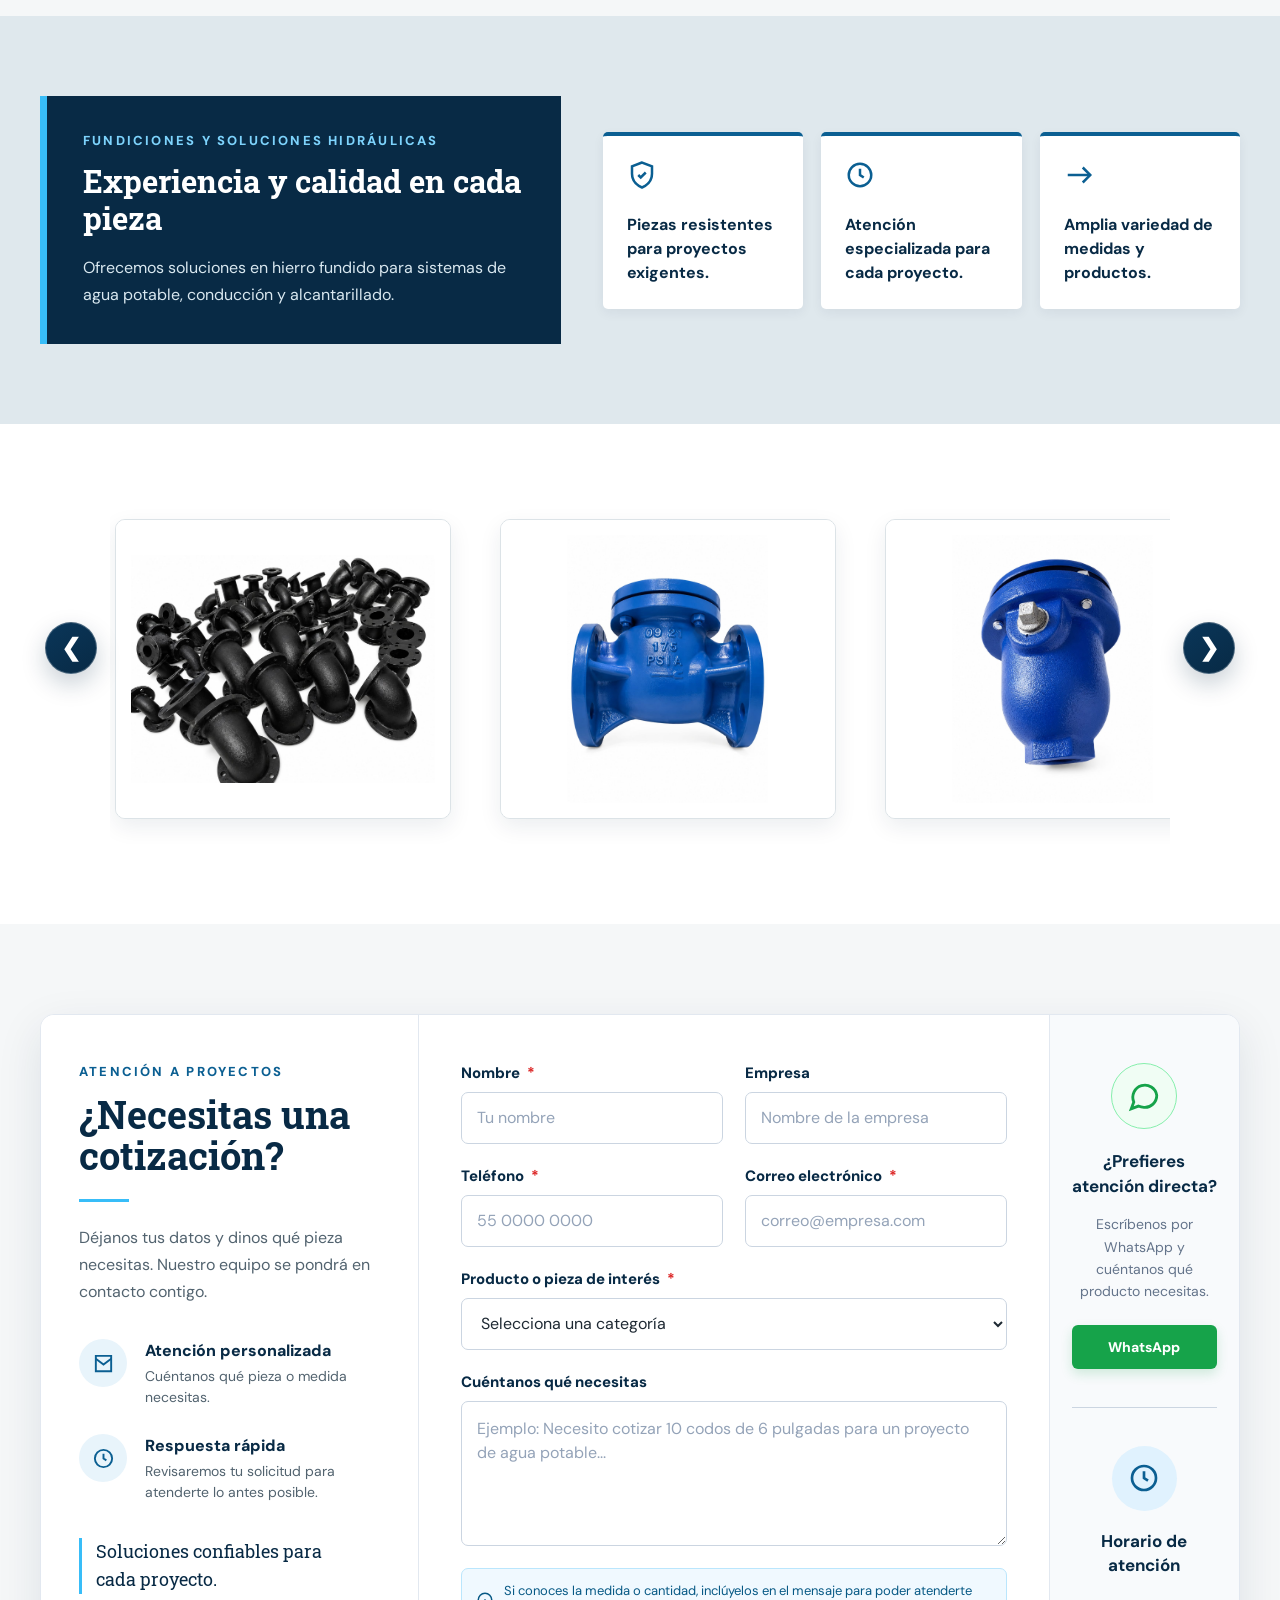
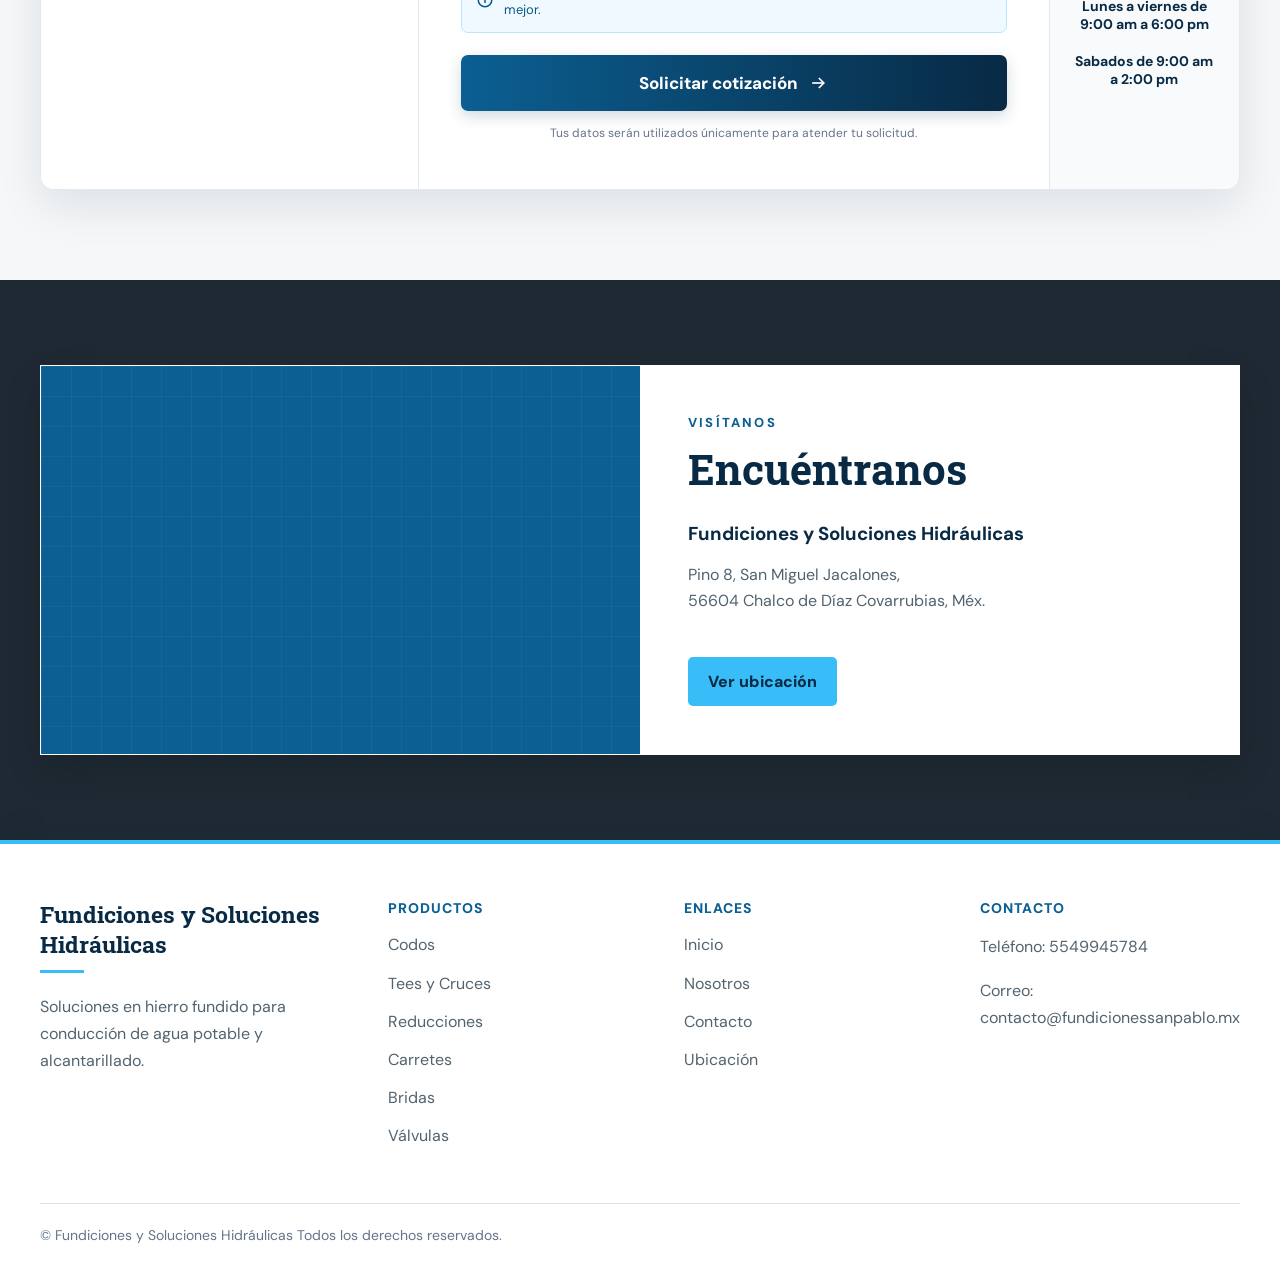
==== commit 5f92f1af: "tercer cambio" ====
--- a/index.html
+++ b/index.html
@@ -404,8 +404,9 @@
                         </svg>
                     </div>
                     <h3>Horario de atenci&#243;n</h3>
-                    <strong>Lunes a viernes</strong>
-                    <p>Consulta disponibilidad</p>
+                    <strong>Lunes a viernes de 9:00 am a 6:00 pm</strong>
+                     <strong>Sabados de 9:00 am a 2:00 pm </strong>
+          
                 </div>
             </aside>
         </div>
@@ -482,7 +483,7 @@
         </div>
         <div>
             <h3>Contacto</h3>
-            <p>Tel&#233;fono: Solicita informaci&#243;n</p>
+            <p>Tel&#233;fono: 5549945784</p>
             <p>Correo:
                 contacto@fundicionessanpablo.mx</p>
         </div>
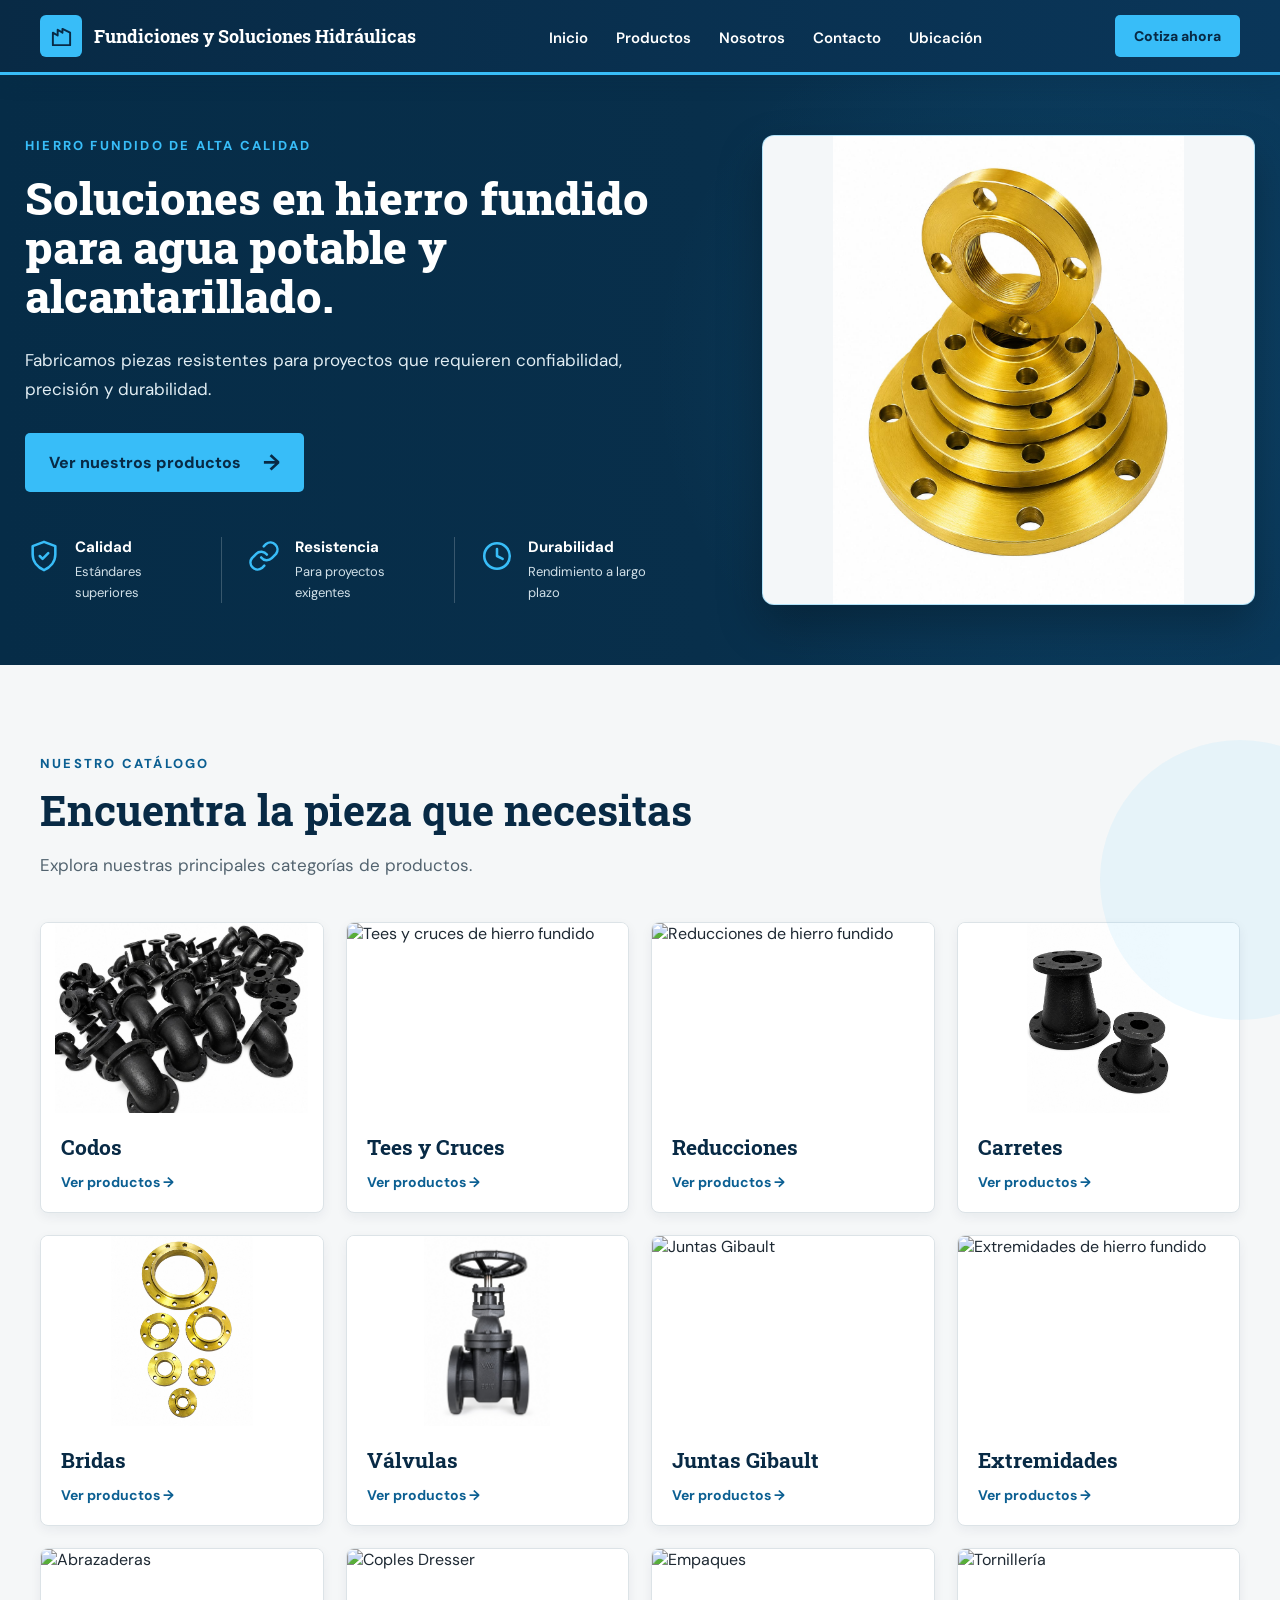
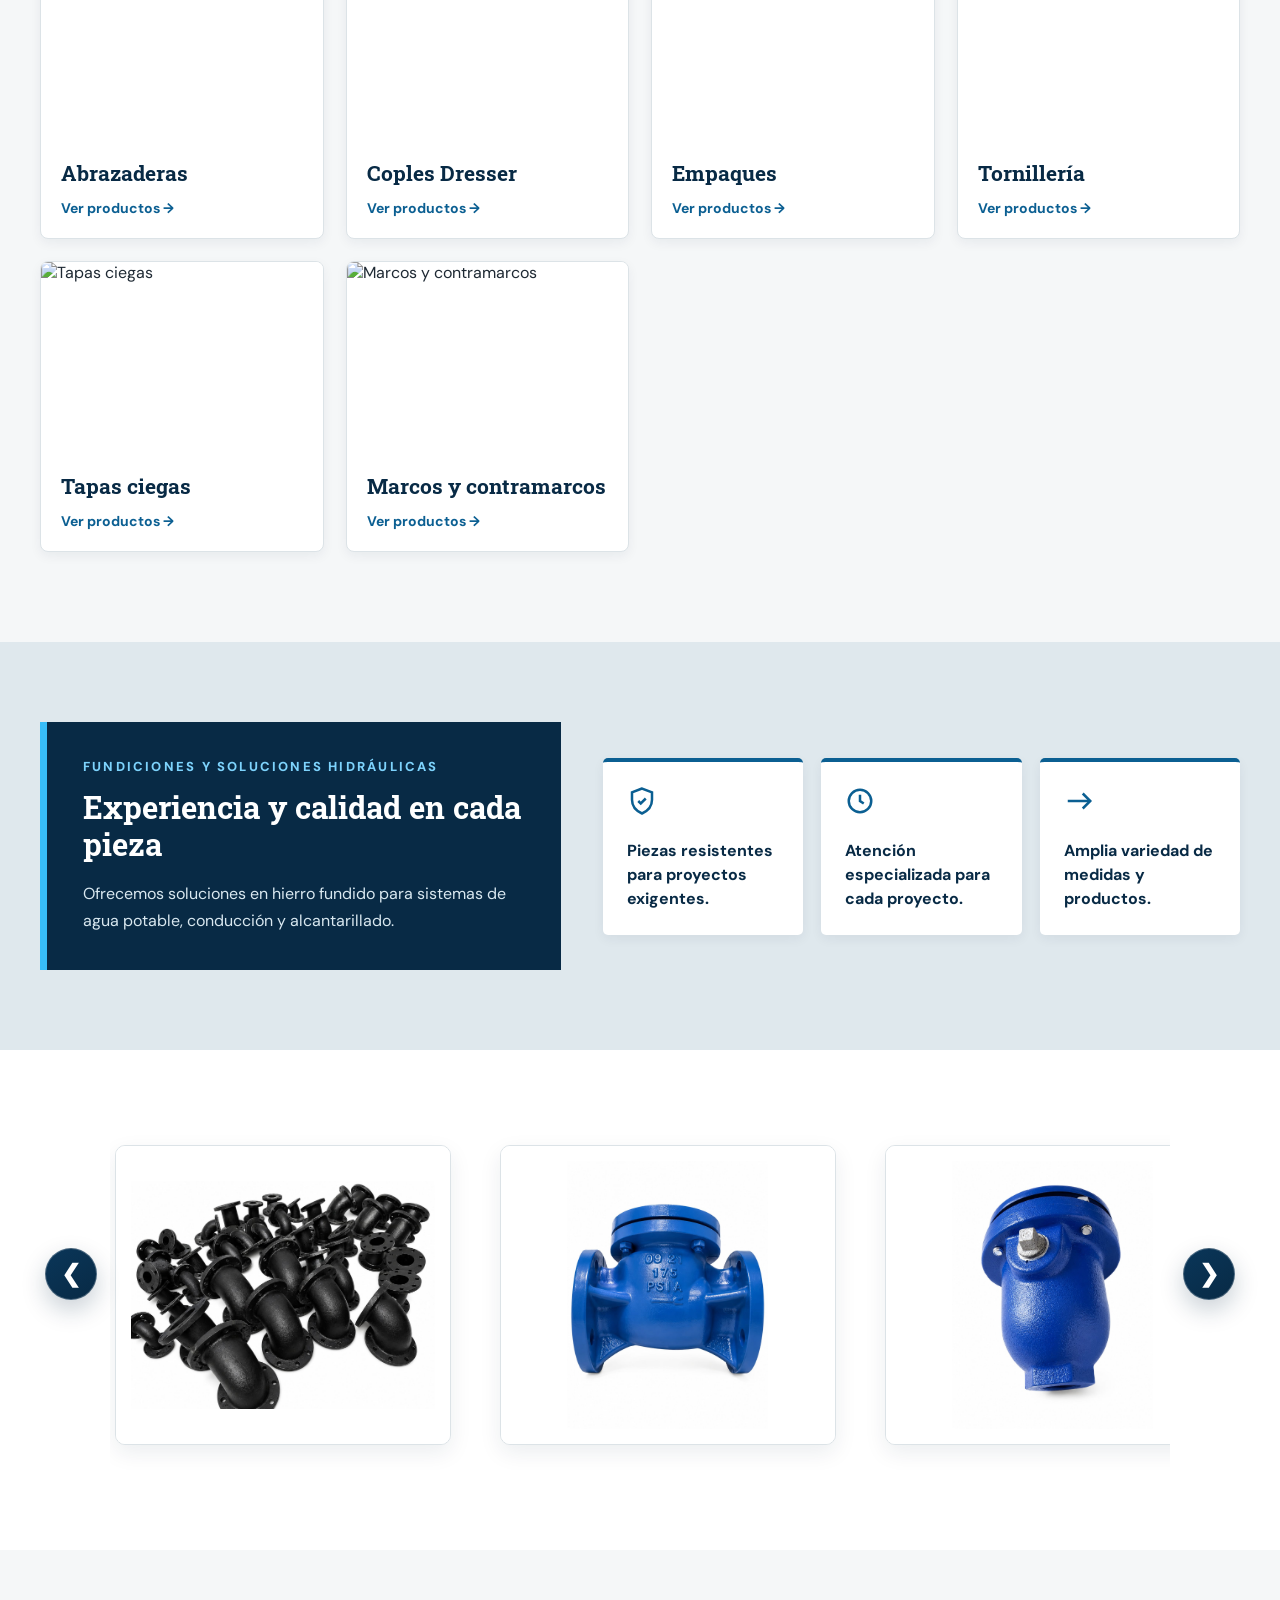
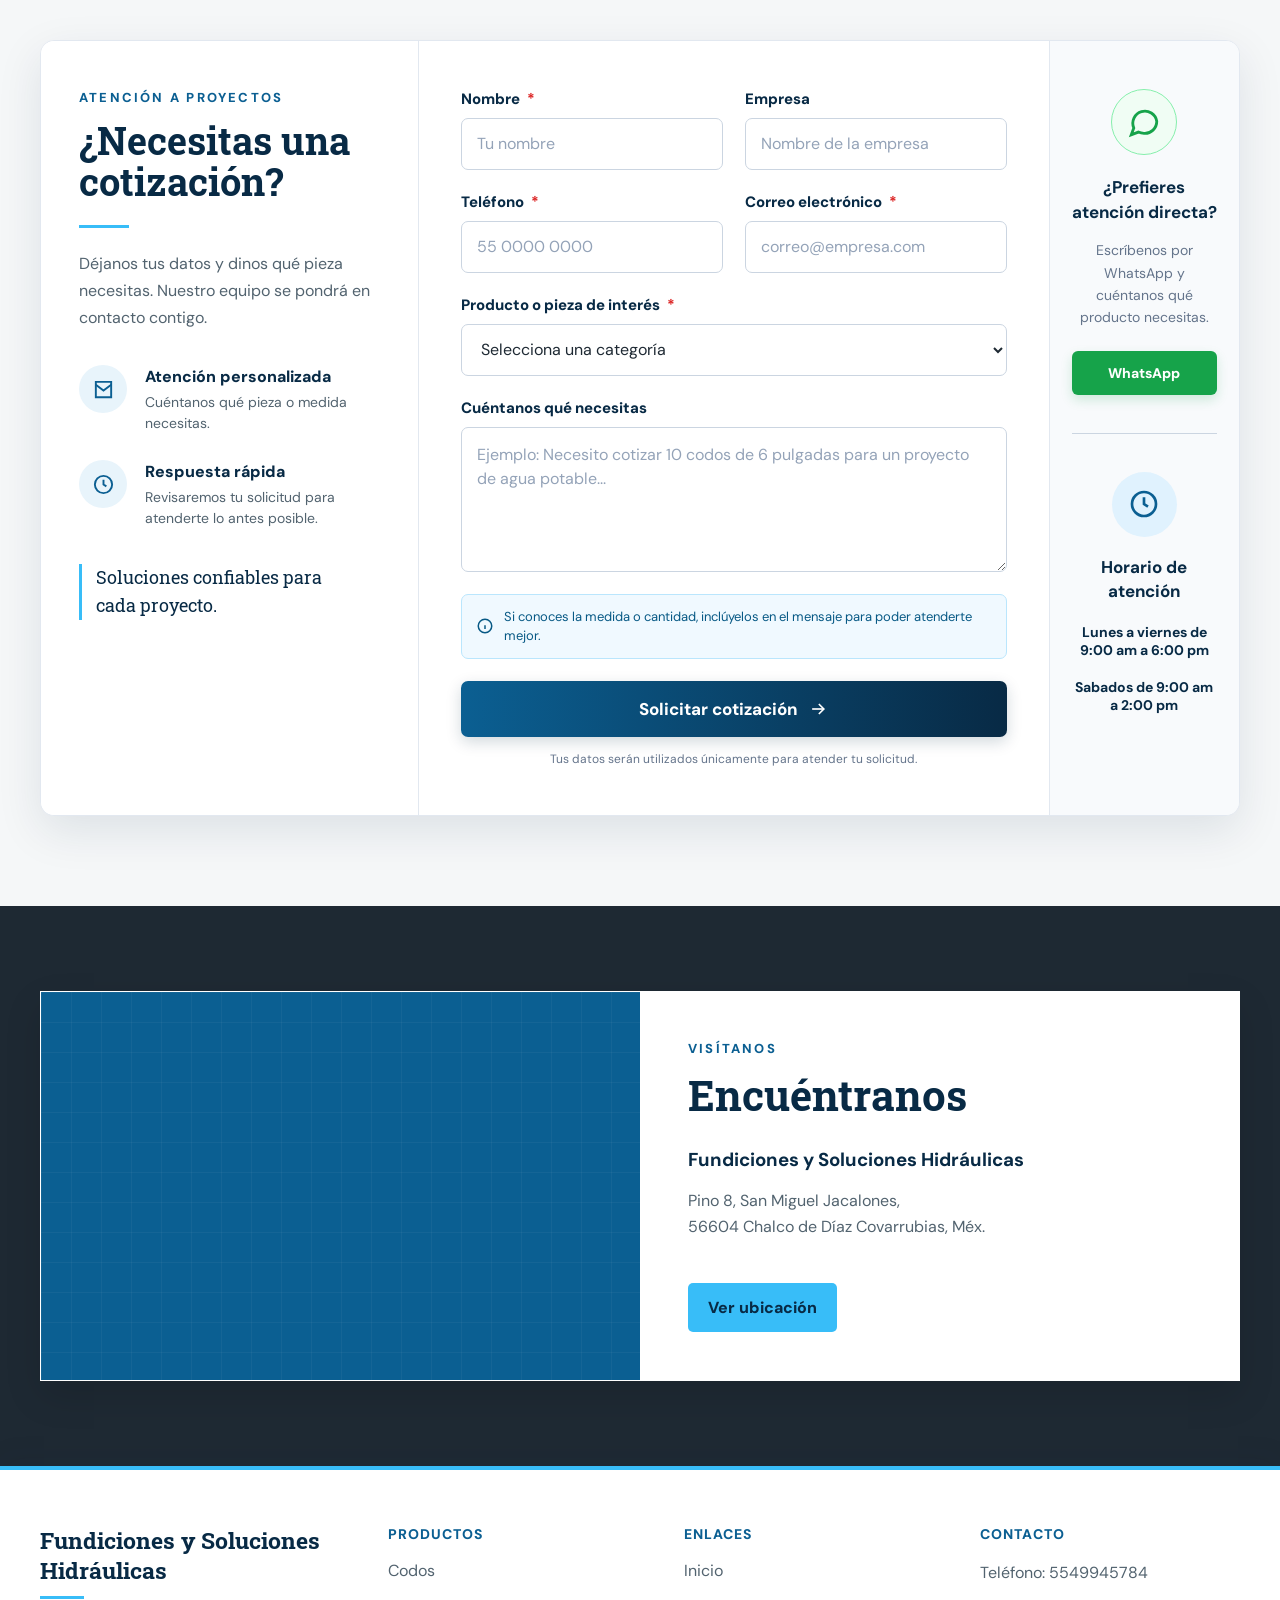
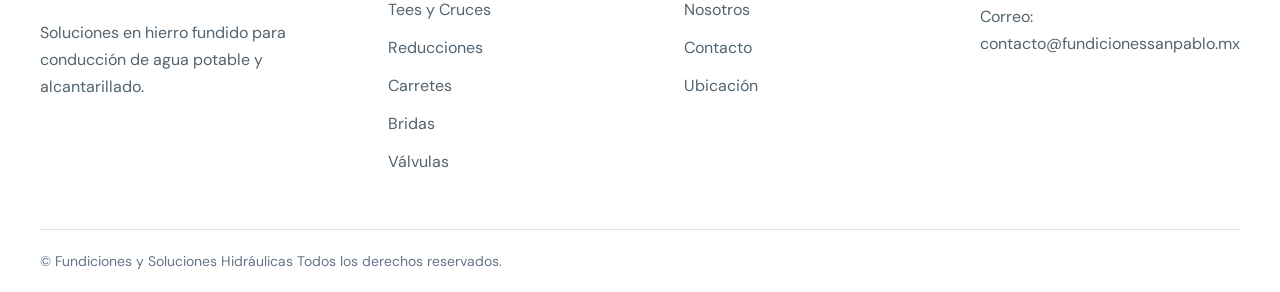
==== commit 272c74e6: "luis" ====
--- a/index.html
+++ b/index.html
@@ -1,547 +1,534 @@
 <!DOCTYPE html>
 <html lang="es">
 <head>
-    <meta charset="UTF-8">
-    <meta name="viewport" content="width=device-width, initial-scale=1.0">
-    <title>Fundiciones y Soluciones Hidr&#225;ulicas</title>
-    <link rel="preconnect" href="https://fonts.googleapis.com">
-    <link rel="preconnect" href="https://fonts.gstatic.com" crossorigin>
-    <link href="https://fonts.googleapis.com/css2?family=DM+Sans:wght@400;500;600;700;800&family=Roboto+Slab:wght@600;700;800&display=swap"
-        rel="stylesheet">
-    <link rel="stylesheet" href="styles.css">
+<meta charset="UTF-8">
+<meta name="viewport" content="width=device-width, initial-scale=1.0">
+<title>Fundiciones y Soluciones Hidráulicas</title>
+<link rel="preconnect" href="https://fonts.googleapis.com">
+<link rel="preconnect" href="https://fonts.gstatic.com" crossorigin>
+<link href="https://fonts.googleapis.com/css2?family=DM+Sans:wght@400;500;600;700;800&family=Roboto+Slab:wght@600;700;800&display=swap"
+rel="stylesheet">
+<link rel="stylesheet" href="styles.css">
 </head>
 <body>
-<!-- =====================================================
-     NAVEGACI&#211;N
-===================================================== -->
 <header class="site-header">
-    <nav class="navbar">
-        <a href="#inicio" class="brand">
-            <div class="brand-icon">
-                <svg xmlns="http://www.w3.org/2000/svg" fill="none" viewBox="0 0 24 24" stroke="currentColor" stroke-width="2">
-                    <path stroke-linecap="round" stroke-linejoin="round" d="M3 21V8l5 3V5l5 3V4l8 4v13H3z" />
-                </svg>
-            </div>
-            <span class="brand-name">Fundiciones y Soluciones Hidr&#225;ulicas</span>
-        </a>
-        <div class="desktop-menu">
-            <a href="#inicio">Inicio</a>
-            <a href="#productos">Productos</a>
-            <a href="#nosotros">Nosotros</a>
-            <a href="#contacto">Contacto</a>
-            <a href="#ubicacion">Ubicaci&#243;n</a>
-        </div>
-        <a href="#contacto" class="btn-cotizacion">Cotiza ahora</a>
-        <button class="menu-button" id="menu-button" aria-label="Abrir men&#250;">
-            <svg xmlns="http://www.w3.org/2000/svg" fill="none" viewBox="0 0 24 24" stroke="currentColor" stroke-width="2">
-                <path stroke-linecap="round" d="M4 6h16M4 12h16M4 18h16" />
-            </svg>
-        </button>
-    </nav>
-    <div class="mobile-menu" id="mobile-menu">
-        <a href="#inicio">Inicio</a>
-        <a href="#productos">Productos</a>
-        <a href="#nosotros">Nosotros</a>
-        <a href="#contacto">Contacto</a>
-        <a href="#ubicacion">Ubicaci&#243;n</a>
-    </div>
+<nav class="navbar">
+<a href="#inicio" class="brand">
+<div class="brand-icon">
+<svg xmlns="http://www.w3.org/2000/svg" fill="none" viewBox="0 0 24 24" stroke="currentColor" stroke-width="2">
+<path stroke-linecap="round" stroke-linejoin="round" d="M3 21V8l5 3V5l5 3V4l8 4v13H3z" />
+</svg>
+</div>
+<span class="brand-name">Fundiciones y Soluciones Hidráulicas</span>
+</a>
+<div class="desktop-menu">
+<a href="#inicio">Inicio</a>
+<a href="#productos">Productos</a>
+<a href="#nosotros">Nosotros</a>
+<a href="#contacto">Contacto</a>
+<a href="#ubicacion">Ubicación</a>
+</div>
+<a href="#contacto" class="btn-cotizacion">Cotiza ahora</a>
+<button class="menu-button" id="menu-button" aria-label="Abrir menú">
+<svg xmlns="http://www.w3.org/2000/svg" fill="none" viewBox="0 0 24 24" stroke="currentColor" stroke-width="2">
+<path stroke-linecap="round" d="M4 6h16M4 12h16M4 18h16" />
+</svg>
+</button>
+</nav>
+<div class="mobile-menu" id="mobile-menu">
+<a href="#inicio">Inicio</a>
+<a href="#productos">Productos</a>
+<a href="#nosotros">Nosotros</a>
+<a href="#contacto">Contacto</a>
+<a href="#ubicacion">Ubicación</a>
+</div>
 </header>
-<!-- =====================================================
-     PORTADA / HERO
-===================================================== -->
 <section id="inicio" class="hero">
-    <div class="hero-overlay"></div>
-    <div class="hero-container">
-        <!-- TEXTO -->
-        <div class="hero-content">
-            <p class="hero-eyebrow">HIERRO FUNDIDO DE ALTA CALIDAD</p>
-            <h1>Soluciones en hierro fundido para
-                agua potable y alcantarillado.</h1>
-            <p class="hero-description">Fabricamos piezas resistentes para proyectos
-                que requieren confiabilidad, precisi&#243;n
-                y durabilidad.</p>
-            <a href="#productos" class="hero-button">
-                Ver nuestros productos
-                <span>&#8594;</span>
-            </a>
-            <!-- BENEFICIOS -->
-            <div class="hero-benefits">
-                <div class="hero-benefit">
-                    <div class="benefit-icon">
-                        <svg viewBox="0 0 24 24">
-                            <path d="M12 2 4 5v6c0 5 3.5 9 8 11 4.5-2 8-6 8-11V5z" />
-                            <path d="m9 12 2 2 4-4" />
-                        </svg>
-                    </div>
-                    <div>
-                        <strong>Calidad</strong>
-                        <p>Est&#225;ndares superiores</p>
-                    </div>
-                </div>
-                <div class="hero-benefit">
-                    <div class="benefit-icon">
-                        <svg viewBox="0 0 24 24">
-                            <path d="M10 13a5 5 0 0 0 7.5.5l3-3a5 5 0 0 0-7-7l-1.7 1.7" />
-                            <path d="M14 11a5 5 0 0 0-7.5-.5l-3 3a5 5 0 0 0 7 7l1.7-1.7" />
-                        </svg>
-                    </div>
-                    <div>
-                        <strong>Resistencia</strong>
-                        <p>Para proyectos exigentes</p>
-                    </div>
-                </div>
-                <div class="hero-benefit">
-                    <div class="benefit-icon">
-                        <svg viewBox="0 0 24 24">
-                            <circle cx="12" cy="12" r="9" />
-                            <path d="M12 7v5l4 2" />
-                        </svg>
-                    </div>
-                    <div>
-                        <strong>Durabilidad</strong>
-                        <p>Rendimiento a largo plazo</p>
-                    </div>
-                </div>
-            </div>
-        </div>
-        <!-- IMAGEN -->
-        <div class="hero-bg">
-            <img src="imagenes/portada.jpeg" alt="Bridas industriales Fundiciones San Pablo">
-        </div>
-    </div>
+<div class="hero-overlay"></div>
+<div class="hero-container">
+<div class="hero-content">
+<p class="hero-eyebrow">HIERRO FUNDIDO DE ALTA CALIDAD</p>
+<h1>Soluciones en hierro fundido para
+agua potable y alcantarillado.</h1>
+<p class="hero-description">Fabricamos piezas resistentes para proyectos
+que requieren confiabilidad, precisión
+y durabilidad.</p>
+<a href="#productos" class="hero-button">
+Ver nuestros productos
+<span>→</span>
+</a>
+<div class="hero-benefits">
+<div class="hero-benefit">
+<div class="benefit-icon">
+<svg viewBox="0 0 24 24">
+<path d="M12 2 4 5v6c0 5 3.5 9 8 11 4.5-2 8-6 8-11V5z" />
+<path d="m9 12 2 2 4-4" />
+</svg>
+</div>
+<div>
+<strong>Calidad</strong>
+<p>Estándares superiores</p>
+</div>
+</div>
+<div class="hero-benefit">
+<div class="benefit-icon">
+<svg viewBox="0 0 24 24">
+<path d="M10 13a5 5 0 0 0 7.5.5l3-3a5 5 0 0 0-7-7l-1.7 1.7" />
+<path d="M14 11a5 5 0 0 0-7.5-.5l-3 3a5 5 0 0 0 7 7l1.7-1.7" />
+</svg>
+</div>
+<div>
+<strong>Resistencia</strong>
+<p>Para proyectos exigentes</p>
+</div>
+</div>
+<div class="hero-benefit">
+<div class="benefit-icon">
+<svg viewBox="0 0 24 24">
+<circle cx="12" cy="12" r="9" />
+<path d="M12 7v5l4 2" />
+</svg>
+</div>
+<div>
+<strong>Durabilidad</strong>
+<p>Rendimiento a largo plazo</p>
+</div>
+</div>
+</div>
+</div>
+<div class="hero-bg">
+<img src="imagenes/portada.jpeg" alt="Bridas industriales Fundiciones San Pablo">
+</div>
+</div>
 </section>
-<!-- =====================================================
-     PRODUCTOS
-===================================================== -->
 <section id="productos" class="productos">
-    <div class="container">
-        <div class="section-header">
-            <p class="section-eyebrow">Nuestro cat&#225;logo</p>
-            <h2>Encuentra la pieza que necesitas</h2>
-            <p>Explora nuestras principales categor&#237;as
-                de productos de hierro fundido.</p>
-        </div>
-        <div class="category-grid">
-            <!-- CODOS -->
-            <a class="category-card" href="catalogo.html#conexiones-codos-de-90">
-                <img src="imagenes/codos.jpeg" alt="Codos de hierro fundido">
-                <div class="category-info">
-                    <h3>Codos</h3>
-                    <span>Ver productos &#8594;</span>
-                </div>
-            </a>
-            <!-- TEES Y CRUCES -->
-            <a class="category-card" href="catalogo.html#conexiones-tees-rectas">
-                <img src="imagenes/tees.jpeg" alt="Tees y cruces de hierro fundido">
-                <div class="category-info">
-                    <h3>Tees y Cruces</h3>
-                    <span>Ver productos &#8594;</span>
-                </div>
-            </a>
-            <!-- REDUCCIONES -->
-            <a class="category-card" href="catalogo.html#conexiones-reducciones-concentricas">
-                <img src="imagenes/reducciones.jpeg" alt="Reducciones de hierro fundido">
-                <div class="category-info">
-                    <h3>Reducciones</h3>
-                    <span>Ver productos &#8594;</span>
-                </div>
-            </a>
-            <!-- CARRETES -->
-            <a class="category-card" href="catalogo.html#conexiones-carretes-cortos">
-                <img src="imagenes/carretes.jpeg" alt="Carretes de hierro fundido">
-                <div class="category-info">
-                    <h3>Carretes</h3>
-                    <span>Ver productos &#8594;</span>
-                </div>
-            </a>
-            <!-- BRIDAS -->
-            <a class="category-card" href="catalogo.html#conexiones-bridas">
-                <img src="imagenes/bridas.jpeg" alt="Bridas de hierro fundido">
-                <div class="category-info">
-                    <h3>Bridas</h3>
-                    <span>Ver productos &#8594;</span>
-                </div>
-            </a>
-            <!-- V&#193;LVULAS -->
-            <a class="category-card" href="catalogo.html#valvulas">
-                <img src="imagenes/valvulas.jpeg" alt="V&#225;lvulas">
-                <div class="category-info">
-                    <h3>V&#225;lvulas</h3>
-                    <span>Ver productos &#8594;</span>
-                </div>
-            </a>
-            <!-- JUNTAS -->
-            <a class="category-card" href="catalogo.html#conexiones-juntas-gibault">
-                <img src="imagenes/juntas.jpeg" alt="Juntas">
-                <div class="category-info">
-                    <h3>Juntas</h3>
-                    <span>Ver productos &#8594;</span>
-                </div>
-            </a>
-            <!-- ALCANTARILLADO -->
-            <a class="category-card" href="catalogo.html#pozos-coladeras-y-accesorios">
-                <img src="imagenes/Alcantarillado.jpg" alt="Piezas para alcantarillado">
-                <div class="category-info">
-                    <h3>Alcantarillado</h3>
-                    <span>Ver productos &#8594;</span>
-                </div>
-            </a>
-
-
-        </div>
-    </div>
+<div class="container">
+<div class="section-header">
+<p class="section-eyebrow">Nuestro catálogo</p>
+<h2>Encuentra la pieza que necesitas</h2>
+<p>Explora nuestras principales categorías de productos.</p>
+</div>
+<div class="category-grid">
+<a class="category-card" href="catalogo.html#conexiones-codos-de-90">
+<img src="imagenes/codos.jpeg" alt="Codos de hierro fundido">
+<div class="category-info">
+<h3>Codos</h3>
+<span>Ver productos →</span>
+</div>
+</a>
+<a class="category-card" href="catalogo.html#conexiones-tees-rectas">
+<img src="imagenes/" alt="Tees y cruces de hierro fundido">
+<div class="category-info">
+<h3>Tees y Cruces</h3>
+<span>Ver productos →</span>
+</div>
+</a>
+<a class="category-card" href="catalogo.html#conexiones-reducciones-concentricas">
+<img src="imagenes/" alt="Reducciones de hierro fundido">
+<div class="category-info">
+<h3>Reducciones</h3>
+<span>Ver productos →</span>
+</div>
+</a>
+<a class="category-card" href="catalogo.html#conexiones-carretes-cortos">
+<img src="imagenes/carretes.jpeg" alt="Carretes de hierro fundido">
+<div class="category-info">
+<h3>Carretes</h3>
+<span>Ver productos →</span>
+</div>
+</a>
+<a class="category-card" href="catalogo.html#conexiones-bridas">
+<img src="imagenes/bridas.jpeg" alt="Bridas">
+<div class="category-info">
+<h3>Bridas</h3>
+<span>Ver productos →</span>
+</div>
+</a>
+<a class="category-card" href="catalogo.html#valvulas">
+<img src="imagenes/valvulas.jpeg" alt="Válvulas">
+<div class="category-info">
+<h3>Válvulas</h3>
+<span>Ver productos →</span>
+</div>
+</a>
+<a class="category-card" href="catalogo.html#conexiones-juntas-gibault">
+<img src="imagenes/" alt="Juntas Gibault">
+<div class="category-info">
+<h3>Juntas Gibault</h3>
+<span>Ver productos →</span>
+</div>
+</a>
+<a class="category-card" href="catalogo.html#conexiones-extremidades">
+<img src="imagenes/extremidades.jpeg" alt="Extremidades de hierro fundido">
+<div class="category-info">
+<h3>Extremidades</h3>
+<span>Ver productos →</span>
+</div>
+</a>
+<a class="category-card" href="catalogo.html#conexiones-abrazaderas">
+<img src="imagenes/abrazaderas.jpeg" alt="Abrazaderas">
+<div class="category-info">
+<h3>Abrazaderas</h3>
+<span>Ver productos →</span>
+</div>
+</a>
+<a class="category-card" href="catalogo.html#conexiones-coples-dresser-cortos">
+<img src="imagenes/coples-dresser.jpeg" alt="Coples Dresser">
+<div class="category-info">
+<h3>Coples Dresser</h3>
+<span>Ver productos →</span>
+</div>
+</a>
+<a class="category-card" href="catalogo.html#conexiones-empaques-plomo">
+<img src="imagenes/empaques.jpeg" alt="Empaques">
+<div class="category-info">
+<h3>Empaques</h3>
+<span>Ver productos →</span>
+</div>
+</a>
+<a class="category-card" href="catalogo.html#tornilleria">
+<img src="imagenes/tornilleria.jpeg" alt="Tornillería">
+<div class="category-info">
+<h3>Tornillería</h3>
+<span>Ver productos →</span>
+</div>
+</a>
+<a class="category-card" href="catalogo.html#tapas-ciegas-fofo">
+<img src="imagenes/tapas-ciegas.jpeg" alt="Tapas ciegas">
+<div class="category-info">
+<h3>Tapas ciegas</h3>
+<span>Ver productos →</span>
+</div>
+</a>
+<a class="category-card" href="catalogo.html#marcos-con-tapa">
+<img src="imagenes/marcos-contramarcos.jpeg" alt="Marcos y contramarcos">
+<div class="category-info">
+<h3>Marcos y contramarcos</h3>
+<span>Ver productos →</span>
+</div>
+</a>
+</div>
+</div>
 </section>
-<!-- =====================================================
-     NOSOTROS
-===================================================== -->
 <section id="nosotros" class="nosotros">
-    <div class="container nosotros-container">
-        <div class="nosotros-main">
-            <p class="section-eyebrow">Fundiciones y Soluciones Hidr&#225;ulicas</p>
-            <h2>Experiencia y calidad en cada pieza</h2>
-            <p>Ofrecemos soluciones en hierro fundido
-                para sistemas de agua potable,
-                conducci&#243;n y alcantarillado.</p>
-        </div>
-        <div class="beneficios">
-            <div class="beneficio">
-                <svg width="30" height="30" viewBox="0 0 24 24" fill="none" stroke="currentColor" stroke-width="2">
-                    <path d="M12 2 4 5v6c0 5 3.5 9 8 11 4.5-2 8-6 8-11V5z" />
-                    <path d="m9 12 2 2 4-4" />
-                </svg>
-                <p>Piezas resistentes para proyectos exigentes.</p>
-            </div>
-            <div class="beneficio">
-                <svg width="30" height="30" viewBox="0 0 24 24" fill="none" stroke="currentColor" stroke-width="2">
-                    <circle cx="12" cy="12" r="9" />
-                    <path d="M12 7v5l3 2" />
-                </svg>
-                <p>Atenci&#243;n especializada para cada proyecto.</p>
-            </div>
-            <div class="beneficio">
-                <svg width="30" height="30" viewBox="0 0 24 24" fill="none" stroke="currentColor" stroke-width="2">
-                    <path d="M3 12h18" />
-                    <path d="m15 6 6 6-6 6" />
-                </svg>
-                <p>Amplia variedad de medidas y productos.</p>
-            </div>
-        </div>
-    </div>
+<div class="container nosotros-container">
+<div class="nosotros-main">
+<p class="section-eyebrow">Fundiciones y Soluciones Hidráulicas</p>
+<h2>Experiencia y calidad en cada pieza</h2>
+<p>Ofrecemos soluciones en hierro fundido
+para sistemas de agua potable,
+conducción y alcantarillado.</p>
+</div>
+<div class="beneficios">
+<div class="beneficio">
+<svg width="30" height="30" viewBox="0 0 24 24" fill="none" stroke="currentColor" stroke-width="2">
+<path d="M12 2 4 5v6c0 5 3.5 9 8 11 4.5-2 8-6 8-11V5z" />
+<path d="m9 12 2 2 4-4" />
+</svg>
+<p>Piezas resistentes para proyectos exigentes.</p>
+</div>
+<div class="beneficio">
+<svg width="30" height="30" viewBox="0 0 24 24" fill="none" stroke="currentColor" stroke-width="2">
+<circle cx="12" cy="12" r="9" />
+<path d="M12 7v5l3 2" />
+</svg>
+<p>Atención especializada para cada proyecto.</p>
+</div>
+<div class="beneficio">
+<svg width="30" height="30" viewBox="0 0 24 24" fill="none" stroke="currentColor" stroke-width="2">
+<path d="M3 12h18" />
+<path d="m15 6 6 6-6 6" />
+</svg>
+<p>Amplia variedad de medidas y productos.</p>
+</div>
+</div>
+</div>
 </section>
-<!-- =====================================================
-     CARRUSEL DE PRODUCTOS
-===================================================== -->
-<section class="galeria-productos" aria-label="Galer&#237;a de productos">
-    <div class="container">
-        <div class="carousel">
-            <button class="carousel-btn prev" id="carouselPrev" type="button" aria-label="Imagen anterior">&#10094;</button>
-            <div class="carousel-viewport">
-                <div class="carousel-track" id="carouselTrack">
-                    <div class="carousel-slide"><img src="imagenes/codos.jpeg" alt="Codos de hierro fundido"></div>
-                    <div class="carousel-slide"><img src="imagenes/tees.jpeg" alt="Tees y cruces de hierro fundido"></div>
-                    <div class="carousel-slide"><img src="imagenes/reducciones.jpeg" alt="Reducciones de hierro fundido"></div>
-                    <div class="carousel-slide"><img src="imagenes/carretes.jpeg" alt="Carretes de hierro fundido"></div>
-                    <div class="carousel-slide"><img src="imagenes/bridas.jpeg" alt="Bridas de hierro fundido"></div>
-                    <div class="carousel-slide"><img src="imagenes/valvulas.jpeg" alt="V&#225;lvulas"></div>
-                    <div class="carousel-slide"><img src="imagenes/juntas.jpeg" alt="Juntas"></div>
-                    <div class="carousel-slide"><img src="imagenes/reductor.jpeg" alt="Bridas de hierro fundido"></div>
-                    <div class="carousel-slide"><img src="imagenes/tes2.jpeg " alt="V&#225;lvulas"></div>
-                    <div class="carousel-slide"><img src="imagenes/arnes.jpeg" alt="Juntas"></div>
-
-                </div>
-            </div>
-            <button class="carousel-btn next" id="carouselNext" type="button" aria-label="Imagen siguiente">&#10095;</button>
-        </div>
-    </div>
+<section class="galeria-productos" aria-label="Galería de productos">
+<div class="container">
+<div class="carousel">
+<button class="carousel-btn prev" id="carouselPrev" type="button" aria-label="Imagen anterior">❮</button>
+<div class="carousel-viewport">
+<div class="carousel-track" id="carouselTrack">
+<div class="carousel-slide"><img src="imagenes/codos.jpeg" alt="Codos de hierro fundido"></div>
+<div class="carousel-slide"><img src="imagenes/tees.jpeg" alt="Tees y cruces de hierro fundido"></div>
+<div class="carousel-slide"><img src="imagenes/reducciones.jpeg" alt="Reducciones de hierro fundido"></div>
+<div class="carousel-slide"><img src="imagenes/carretes.jpeg" alt="Carretes de hierro fundido"></div>
+<div class="carousel-slide"><img src="imagenes/bridas.jpeg" alt="Bridas de hierro fundido"></div>
+<div class="carousel-slide"><img src="imagenes/valvulas.jpeg" alt="Válvulas"></div>
+<div class="carousel-slide"><img src="imagenes/juntas.jpeg" alt="Juntas"></div>
+<div class="carousel-slide"><img src="imagenes/reductor.jpeg" alt="Bridas de hierro fundido"></div>
+<div class="carousel-slide"><img src="imagenes/tes2.jpeg" alt="Válvulas"></div>
+<div class="carousel-slide"><img src="imagenes/arnes.jpeg" alt="Juntas"></div>
+</div>
+</div>
+<button class="carousel-btn next" id="carouselNext" type="button" aria-label="Imagen siguiente">❯</button>
+</div>
+</div>
 </section>
-<!-- =====================================================
-     CONTACTO
-===================================================== -->
 <section id="contacto" class="contacto">
-    <div class="container">
-        <div class="cotizacion-card">
-            <!-- INFORMACI&#211;N -->
-            <div class="cotizacion-info">
-                <p class="section-eyebrow">Atenci&#243;n a proyectos</p>
-                <h2>&#191;Necesitas una cotizaci&#243;n?</h2>
-                <div class="title-line"></div>
-                <p class="cotizacion-intro">D&#233;janos tus datos y dinos qu&#233; pieza
-                    necesitas. Nuestro equipo se pondr&#225;
-                    en contacto contigo.</p>
-                <div class="contact-benefit">
-                    <div class="contact-benefit-icon">
-                        <svg viewBox="0 0 24 24" fill="none" stroke="currentColor" stroke-width="2">
-                            <path d="M4 4h16v16H4z" />
-                            <path d="m4 7 8 6 8-6" />
-                        </svg>
-                    </div>
-                    <div>
-                        <h3>Atenci&#243;n personalizada</h3>
-                        <p>Cu&#233;ntanos qu&#233; pieza o medida necesitas.</p>
-                    </div>
-                </div>
-                <div class="contact-benefit">
-                    <div class="contact-benefit-icon">
-                        <svg viewBox="0 0 24 24" fill="none" stroke="currentColor" stroke-width="2">
-                            <circle cx="12" cy="12" r="9" />
-                            <path d="M12 7v5l3 2" />
-                        </svg>
-                    </div>
-                    <div>
-                        <h3>Respuesta r&#225;pida</h3>
-                        <p>Revisaremos tu solicitud para
-                            atenderte lo antes posible.</p>
-                    </div>
-                </div>
-                <div class="contact-phrase">
-                    <span></span>
-                    <p>Soluciones confiables para cada proyecto.</p>
-                </div>
-            </div>
-            <!-- FORMULARIO -->
-            <div class="cotizacion-form-area">
-                <form
-                    class="quote-form"
-                    id="quote-form">
-                    <div class="form-group">
-                        <label for="nombre">
-                            Nombre
-                            <span>*</span>
-                        </label>
-                        <input type="text" id="nombre" name="nombre" placeholder="Tu nombre" required>
-                    </div>
-                    <div class="form-group">
-                        <label for="empresa">
-                            Empresa
-                        </label>
-                        <input type="text" id="empresa" name="empresa" placeholder="Nombre de la empresa">
-                    </div>
-                    <div class="form-group">
-                        <label for="telefono">
-                            Tel&#233;fono
-                            <span>*</span>
-                        </label>
-                        <input type="tel" id="telefono" name="telefono" placeholder="55 0000 0000" required>
-                    </div>
-                    <div class="form-group">
-                        <label for="correo">
-                            Correo electr&#243;nico
-                            <span>*</span>
-                        </label>
-                        <input type="email" id="correo" name="correo" placeholder="correo@empresa.com" required>
-                    </div>
-                    <div class="form-group full">
-                        <label for="producto">
-                            Producto o pieza de inter&#233;s
-                            <span>*</span>
-                        </label>
-                        <select id="producto" name="producto" required>
-                            <option value="">Selecciona una categor&#237;a</option>
-                            <option value="Codos">Codos</option>
-                            <option value="Tees y Cruces">Tees y Cruces</option>
-                            <option value="Reducciones">Reducciones</option>
-                            <option value="Carretes">Carretes</option>
-                            <option value="Bridas">Bridas</option>
-                            <option value="V&#225;lvulas">V&#225;lvulas</option>
-                            <option value="Juntas">Juntas</option>
-                            <option value="Alcantarillado">Alcantarillado</option>
-                            <option value="Otro">Otro producto</option>
-                        </select>
-                    </div>
-                    <div class="form-group full">
-                        <label for="mensaje">
-                            Cu&#233;ntanos qu&#233; necesitas
-                        </label>
-                        <textarea id="mensaje" name="mensaje" placeholder="Ejemplo: Necesito cotizar 10 codos de 6 pulgadas para un proyecto de agua potable..."></textarea>
-                    </div>
-                    <div class="form-help full">
-                        <svg viewBox="0 0 24 24" fill="none" stroke="currentColor" stroke-width="2">
-                            <circle cx="12" cy="12" r="9" />
-                            <path d="M12 11v5" />
-                            <path d="M12 8h.01" />
-                        </svg>
-                        <p>Si conoces la medida o cantidad,
-                            incl&#250;yelos en el mensaje para
-                            poder atenderte mejor.</p>
-                    </div>
-                    <div class="full">
-                        <button type="submit" class="btn-submit">
-                            Solicitar cotizaci&#243;n
-                            <svg viewBox="0 0 24 24" fill="none" stroke="currentColor" stroke-width="2">
-                                <path d="M5 12h14" />
-                                <path d="m13 6 6 6-6 6" />
-                            </svg>
-                        </button>
-                        <p class="privacy-message">Tus datos ser&#225;n utilizados &#250;nicamente
-                            para atender tu solicitud.</p>
-                    </div>
-                </form>
-            </div>
-            <!-- WHATSAPP -->
-            <aside class="contact-sidebar">
-                <div class="whatsapp-box">
-                    <div class="whatsapp-icon">
-                        <svg viewBox="0 0 24 24" fill="none" stroke="currentColor" stroke-width="2">
-                            <path d="M21 11.5a8.4 8.4 0 0 1-9 8.5 9.5 9.5 0 0 1-4-.9L3 21l1.8-4.8A8.5 8.5 0 1 1 21 11.5z" />
-                        </svg>
-                    </div>
-                    <h3>&#191;Prefieres atenci&#243;n directa?</h3>
-                    <p>Escr&#237;benos por WhatsApp y cu&#233;ntanos
-                        qu&#233; producto necesitas.</p>
-     <a href="https://wa.me/525549945784"
-   class="btn-whatsapp"
-   target="_blank"
-   rel="noopener">
-    WhatsApp
-</a>
-                </div>
-                <div class="sidebar-divider"></div>
-                <div class="schedule-box">
-                    <div class="schedule-icon">
-                        <svg viewBox="0 0 24 24" fill="none" stroke="currentColor" stroke-width="2">
-                            <circle cx="12" cy="12" r="9" />
-                            <path d="M12 7v5l3 2" />
-                        </svg>
-                    </div>
-                    <h3>Horario de atenci&#243;n</h3>
-                    <strong>Lunes a viernes de 9:00 am a 6:00 pm</strong>
-                     <strong>Sabados de 9:00 am a 2:00 pm </strong>
-          
-                </div>
-            </aside>
-        </div>
-    </div>
+<div class="container">
+<div class="cotizacion-card">
+<div class="cotizacion-info">
+<p class="section-eyebrow">Atención a proyectos</p>
+<h2>¿Necesitas una cotización?</h2>
+<div class="title-line"></div>
+<p class="cotizacion-intro">Déjanos tus datos y dinos qué pieza
+necesitas. Nuestro equipo se pondrá
+en contacto contigo.</p>
+<div class="contact-benefit">
+<div class="contact-benefit-icon">
+<svg viewBox="0 0 24 24" fill="none" stroke="currentColor" stroke-width="2">
+<path d="M4 4h16v16H4z" />
+<path d="m4 7 8 6 8-6" />
+</svg>
+</div>
+<div>
+<h3>Atención personalizada</h3>
+<p>Cuéntanos qué pieza o medida necesitas.</p>
+</div>
+</div>
+<div class="contact-benefit">
+<div class="contact-benefit-icon">
+<svg viewBox="0 0 24 24" fill="none" stroke="currentColor" stroke-width="2">
+<circle cx="12" cy="12" r="9" />
+<path d="M12 7v5l3 2" />
+</svg>
+</div>
+<div>
+<h3>Respuesta rápida</h3>
+<p>Revisaremos tu solicitud para
+atenderte lo antes posible.</p>
+</div>
+</div>
+<div class="contact-phrase">
+<span></span>
+<p>Soluciones confiables para cada proyecto.</p>
+</div>
+</div>
+<div class="cotizacion-form-area">
+<form
+class="quote-form"
+id="quote-form">
+<div class="form-group">
+<label for="nombre">
+Nombre
+<span>*</span>
+</label>
+<input type="text" id="nombre" name="nombre" placeholder="Tu nombre" required>
+</div>
+<div class="form-group">
+<label for="empresa">
+Empresa
+</label>
+<input type="text" id="empresa" name="empresa" placeholder="Nombre de la empresa">
+</div>
+<div class="form-group">
+<label for="telefono">
+Teléfono
+<span>*</span>
+</label>
+<input type="tel" id="telefono" name="telefono" placeholder="55 0000 0000" required>
+</div>
+<div class="form-group">
+<label for="correo">
+Correo electrónico
+<span>*</span>
+</label>
+<input type="email" id="correo" name="correo" placeholder="correo@empresa.com" required>
+</div>
+<div class="form-group full">
+<label for="producto">
+Producto o pieza de interés
+<span>*</span>
+</label>
+<select id="producto" name="producto" required>
+<option value="">Selecciona una categoría</option>
+<option value="Codos">Codos</option>
+<option value="Tees y Cruces">Tees y Cruces</option>
+<option value="Reducciones">Reducciones</option>
+<option value="Carretes">Carretes</option>
+<option value="Bridas">Bridas</option>
+<option value="Válvulas">Válvulas</option>
+<option value="Juntas Gibault">Juntas Gibault</option>
+<option value="Extremidades">Extremidades</option>
+<option value="Abrazaderas">Abrazaderas</option>
+<option value="Coples Dresser">Coples Dresser</option>
+<option value="Empaques">Empaques</option>
+<option value="Tornillería">Tornillería</option>
+<option value="Tapas ciegas">Tapas ciegas</option>
+<option value="Marcos y contramarcos">Marcos y contramarcos</option>
+<option value="Otro">Otro producto</option>
+</select>
+</div>
+<div class="form-group full">
+<label for="mensaje">
+Cuéntanos qué necesitas
+</label>
+<textarea id="mensaje" name="mensaje" placeholder="Ejemplo: Necesito cotizar 10 codos de 6 pulgadas para un proyecto de agua potable..."></textarea>
+</div>
+<div class="form-help full">
+<svg viewBox="0 0 24 24" fill="none" stroke="currentColor" stroke-width="2">
+<circle cx="12" cy="12" r="9" />
+<path d="M12 11v5" />
+<path d="M12 8h.01" />
+</svg>
+<p>Si conoces la medida o cantidad,
+inclúyelos en el mensaje para
+poder atenderte mejor.</p>
+</div>
+<div class="full">
+<button type="submit" class="btn-submit">
+Solicitar cotización
+<svg viewBox="0 0 24 24" fill="none" stroke="currentColor" stroke-width="2">
+<path d="M5 12h14" />
+<path d="m13 6 6 6-6 6" />
+</svg>
+</button>
+<p class="privacy-message">Tus datos serán utilizados únicamente
+para atender tu solicitud.</p>
+</div>
+</form>
+</div>
+<aside class="contact-sidebar">
+<div class="whatsapp-box">
+<div class="whatsapp-icon">
+<svg viewBox="0 0 24 24" fill="none" stroke="currentColor" stroke-width="2">
+<path d="M21 11.5a8.4 8.4 0 0 1-9 8.5 9.5 9.5 0 0 1-4-.9L3 21l1.8-4.8A8.5 8.5 0 1 1 21 11.5z" />
+</svg>
+</div>
+<h3>¿Prefieres atención directa?</h3>
+<p>Escríbenos por WhatsApp y cuéntanos
+qué producto necesitas.</p>
+<a href="https://wa.me/525549945784"
+class="btn-whatsapp"
+target="_blank"
+rel="noopener">
+WhatsApp
+</a>
+</div>
+<div class="sidebar-divider"></div>
+<div class="schedule-box">
+<div class="schedule-icon">
+<svg viewBox="0 0 24 24" fill="none" stroke="currentColor" stroke-width="2">
+<circle cx="12" cy="12" r="9" />
+<path d="M12 7v5l3 2" />
+</svg>
+</div>
+<h3>Horario de atención</h3>
+<strong>Lunes a viernes de 9:00 am a 6:00 pm</strong>
+<strong>Sabados de 9:00 am a 2:00 pm </strong>
+</div>
+</aside>
+</div>
+</div>
 </section>
-<!-- =====================================================
-     UBICACI&#211;N
-===================================================== -->
 <section id="ubicacion" class="ubicacion">
-    <div class="container ubicacion-container">
+<div class="container ubicacion-container">
 <div class="map-placeholder">
-    <iframe src="https://www.google.com/maps?q=Pino+8,+San+Miguel+Jacalones,+56604+Chalco+de+D%C3%ADaz+Covarrubias,+M%C3%A9x.&output=embed" width="100%" height="100%" style="border:0;" allowfullscreen="" loading="lazy" referrerpolicy="no-referrer-when-downgrade">
-    </iframe>
-</div>
-        <div class="ubicacion-info">
-            <p class="section-eyebrow">Vis&#237;tanos</p>
-            <h2>Encu&#233;ntranos</h2>
-            <h3>Fundiciones y Soluciones Hidr&#225;ulicas</h3>
+<iframe src="https://www.google.com/maps?q=Pino+8,+San+Miguel+Jacalones,+56604+Chalco+de+D%C3%ADaz+Covarrubias,+M%C3%A9x.&output=embed" width="100%" height="100%" style="border:0;" allowfullscreen="" loading="lazy" referrerpolicy="no-referrer-when-downgrade">
+</iframe>
+</div>
+<div class="ubicacion-info">
+<p class="section-eyebrow">Visítanos</p>
+<h2>Encuéntranos</h2>
+<h3>Fundiciones y Soluciones Hidráulicas</h3>
 <p>
-    Pino 8, San Miguel Jacalones,<br>56604 Chalco de D&#237;az Covarrubias, M&#233;x.</p>
-            <a href="https://www.google.com/maps/search/?api=1&query=Pino+8,+San+Miguel+Jacalones,+56604+Chalco+de+D%C3%ADaz+Covarrubias,+M%C3%A9x." class="btn-primary" target="_blank" rel="noopener">Ver ubicaci&#243;n</a>
-        </div>
-    </div>
+Pino 8, San Miguel Jacalones,<br>56604 Chalco de Díaz Covarrubias, Méx.</p>
+<a href="https://www.google.com/maps/search/?api=1&query=Pino+8,+San+Miguel+Jacalones,+56604+Chalco+de+D%C3%ADaz+Covarrubias,+M%C3%A9x." class="btn-primary" target="_blank" rel="noopener">Ver ubicación</a>
+</div>
+</div>
 </section>
-<!-- =====================================================
-     FOOTER
-===================================================== -->
 <footer class="site-footer">
-    <div class="container footer-grid">
-        <div>
-            <h2>Fundiciones y Soluciones Hidr&#225;ulicas</h2>
-            <p>Soluciones en hierro fundido para
-                conducci&#243;n de agua potable y alcantarillado.</p>
-        </div>
-        <div>
-            <h3>Productos</h3>
-            <ul>
-                <li>
-                    <a href="catalogo.html#conexiones-codos-de-90">Codos</a>
-                </li>
-                <li>
-                    <a href="catalogo.html#conexiones-tees-rectas">Tees y Cruces</a>
-                </li>
-                <li>
-                    <a href="catalogo.html#conexiones-reducciones-concentricas">Reducciones</a>
-                </li>
-                <li>
-                    <a href="catalogo.html#conexiones-carretes-cortos">Carretes</a>
-                </li>
-                <li>
-                    <a href="catalogo.html#conexiones-bridas">Bridas</a>
-                </li>
-                <li>
-                    <a href="catalogo.html#valvulas">V&#225;lvulas</a>
-                </li>
-            </ul>
-        </div>
-        <div>
-            <h3>Enlaces</h3>
-            <ul>
-                <li>
-                    <a href="#inicio">Inicio</a>
-                </li>
-                <li>
-                    <a href="#nosotros">Nosotros</a>
-                </li>
-                <li>
-                    <a href="#contacto">Contacto</a>
-                </li>
-                <li>
-                    <a href="#ubicacion">Ubicaci&#243;n</a>
-                </li>
-            </ul>
-        </div>
-        <div>
-            <h3>Contacto</h3>
-            <p>Tel&#233;fono: 5549945784</p>
-            <p>Correo:
-                contacto@fundicionessanpablo.mx</p>
-        </div>
-    </div>
-    <div class="footer-bottom">
-        <p>&#169; Fundiciones y Soluciones Hidr&#225;ulicas
-            Todos los derechos reservados.</p>
-    </div>
+<div class="container footer-grid">
+<div>
+<h2>Fundiciones y Soluciones Hidráulicas</h2>
+<p>Soluciones en hierro fundido para
+conducción de agua potable y alcantarillado.</p>
+</div>
+<div>
+<h3>Productos</h3>
+<ul>
+<li>
+<a href="catalogo.html#conexiones-codos-de-90">Codos</a>
+</li>
+<li>
+<a href="catalogo.html#conexiones-tees-rectas">Tees y Cruces</a>
+</li>
+<li>
+<a href="catalogo.html#conexiones-reducciones-concentricas">Reducciones</a>
+</li>
+<li>
+<a href="catalogo.html#conexiones-carretes-cortos">Carretes</a>
+</li>
+<li>
+<a href="catalogo.html#conexiones-bridas">Bridas</a>
+</li>
+<li>
+<a href="catalogo.html#valvulas">Válvulas</a>
+</li>
+</ul>
+</div>
+<div>
+<h3>Enlaces</h3>
+<ul>
+<li>
+<a href="#inicio">Inicio</a>
+</li>
+<li>
+<a href="#nosotros">Nosotros</a>
+</li>
+<li>
+<a href="#contacto">Contacto</a>
+</li>
+<li>
+<a href="#ubicacion">Ubicación</a>
+</li>
+</ul>
+</div>
+<div>
+<h3>Contacto</h3>
+<p>Teléfono: 5549945784</p>
+<p>Correo:
+contacto@fundicionessanpablo.mx</p>
+</div>
+</div>
+<div class="footer-bottom">
+<p>© Fundiciones y Soluciones Hidráulicas
+Todos los derechos reservados.</p>
+</div>
 </footer>
-<!-- =====================================================
-     JAVASCRIPT
-===================================================== -->
 <script>
 const menuButton = document.getElementById("menu-button");
 const mobileMenu = document.getElementById("mobile-menu");
 if (menuButton && mobileMenu) {
-    menuButton.addEventListener("click", () => mobileMenu.classList.toggle("active"));
-    document.querySelectorAll(".mobile-menu a").forEach(link =>
-        link.addEventListener("click", () => mobileMenu.classList.remove("active"))
-    );
-}
-
-
+menuButton.addEventListener("click", () => mobileMenu.classList.toggle("active"));
+document.querySelectorAll(".mobile-menu a").forEach(link =>
+link.addEventListener("click", () => mobileMenu.classList.remove("active"))
+);
+}
 const quoteForm = document.getElementById("quote-form");
-
 if (quoteForm) {
-    quoteForm.addEventListener("submit", function (event) {
-        event.preventDefault();
-
-        const nombre = document.getElementById("nombre").value.trim();
-        const empresa = document.getElementById("empresa").value.trim();
-        const telefono = document.getElementById("telefono").value.trim();
-        const correo = document.getElementById("correo").value.trim();
-        const producto = document.getElementById("producto").value;
-        const mensaje = document.getElementById("mensaje").value.trim();
-
-        const WHATSAPP_NUMBER = "525549945784";
-
-        const texto = `Hola, quiero solicitar una cotizacion.
-
+quoteForm.addEventListener("submit", function (event) {
+event.preventDefault();
+const nombre = document.getElementById("nombre").value.trim();
+const empresa = document.getElementById("empresa").value.trim();
+const telefono = document.getElementById("telefono").value.trim();
+const correo = document.getElementById("correo").value.trim();
+const producto = document.getElementById("producto").value;
+const mensaje = document.getElementById("mensaje").value.trim();
+const WHATSAPP_NUMBER = "525549945784";
+const texto = `Hola, quiero solicitar una cotizacion.
 Nombre: ${nombre}
 Empresa: ${empresa || "No indicada"}
 Telefono: ${telefono}
 Correo: ${correo}
 Producto: ${producto}
 Mensaje: ${mensaje || "Sin mensaje adicional"}`;
-
-        const url = `https://wa.me/${WHATSAPP_NUMBER}?text=${encodeURIComponent(texto)}`;
-
-        window.open(url, "_blank");
-    });
-}
-
-
-
-
-
-/* Carrusel autom\u00E1tico */
+const url = `https://wa.me/${WHATSAPP_NUMBER}?text=${encodeURIComponent(texto)}`;
+window.open(url, "_blank");
+});
+}
 const carouselTrack = document.getElementById("carouselTrack");
 const carouselSlides = [...document.querySelectorAll(".carousel-slide")];
 const carouselPrev = document.getElementById("carouselPrev");
@@ -549,43 +536,43 @@
 let carouselIndex = 0;
 let carouselTimer;
 function visibleSlides() {
-    if (window.innerWidth <= 650) return 1;
-    if (window.innerWidth <= 950) return 2;
-    return 3;
+if (window.innerWidth <= 650) return 1;
+if (window.innerWidth <= 950) return 2;
+return 3;
 }
 function maxCarouselIndex() {
-    return Math.max(0, carouselSlides.length - visibleSlides());
+return Math.max(0, carouselSlides.length - visibleSlides());
 }
 function moveCarousel() {
-    if (!carouselTrack || !carouselSlides.length) return;
-    if (carouselIndex > maxCarouselIndex()) carouselIndex = 0;
-    const slide = carouselSlides[0];
-    const styles = getComputedStyle(carouselTrack);
-    const gap = parseFloat(styles.columnGap || styles.gap) || 20;
-    const slideWidth = slide.getBoundingClientRect().width;
-    carouselTrack.style.transform =
-        `translateX(-${carouselIndex * (slideWidth + gap)}px)`;
+if (!carouselTrack || !carouselSlides.length) return;
+if (carouselIndex > maxCarouselIndex()) carouselIndex = 0;
+const slide = carouselSlides[0];
+const styles = getComputedStyle(carouselTrack);
+const gap = parseFloat(styles.columnGap || styles.gap) || 20;
+const slideWidth = slide.getBoundingClientRect().width;
+carouselTrack.style.transform =
+`translateX(-${carouselIndex * (slideWidth + gap)}px)`;
 }
 function nextSlide() {
-    carouselIndex = carouselIndex >= maxCarouselIndex() ? 0 : carouselIndex + 1;
-    moveCarousel();
+carouselIndex = carouselIndex >= maxCarouselIndex() ? 0 : carouselIndex + 1;
+moveCarousel();
 }
 function prevSlide() {
-    carouselIndex = carouselIndex <= 0 ? maxCarouselIndex() : carouselIndex - 1;
-    moveCarousel();
+carouselIndex = carouselIndex <= 0 ? maxCarouselIndex() : carouselIndex - 1;
+moveCarousel();
 }
 function startCarousel() {
-    clearInterval(carouselTimer);
-    carouselTimer = setInterval(nextSlide, 3000);
+clearInterval(carouselTimer);
+carouselTimer = setInterval(nextSlide, 3000);
 }
 carouselNext?.addEventListener("click", () => { nextSlide(); startCarousel(); });
 carouselPrev?.addEventListener("click", () => { prevSlide(); startCarousel(); });
 window.addEventListener("resize", () => {
-    carouselIndex = 0;
-    moveCarousel();
+carouselIndex = 0;
+moveCarousel();
 });
 moveCarousel();
 startCarousel();
 </script>
 </body>
-</html>
+</html>
